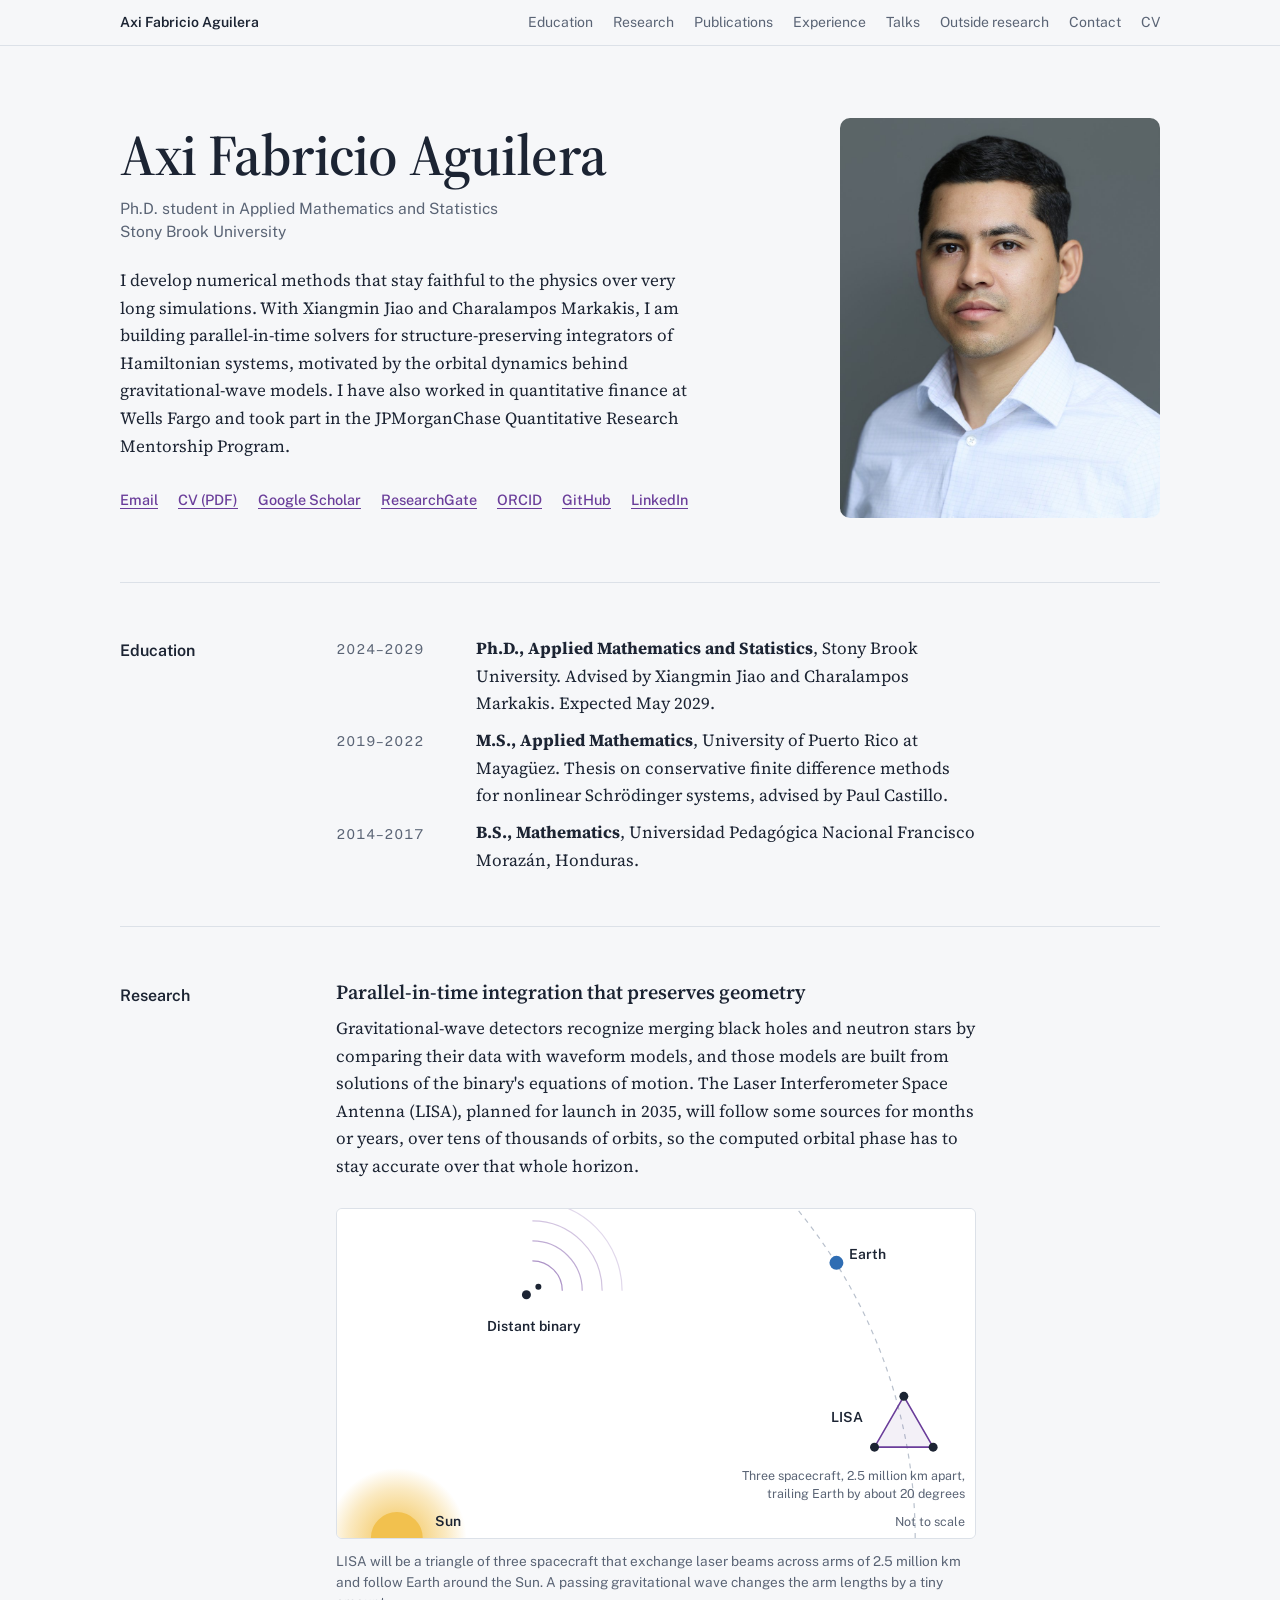
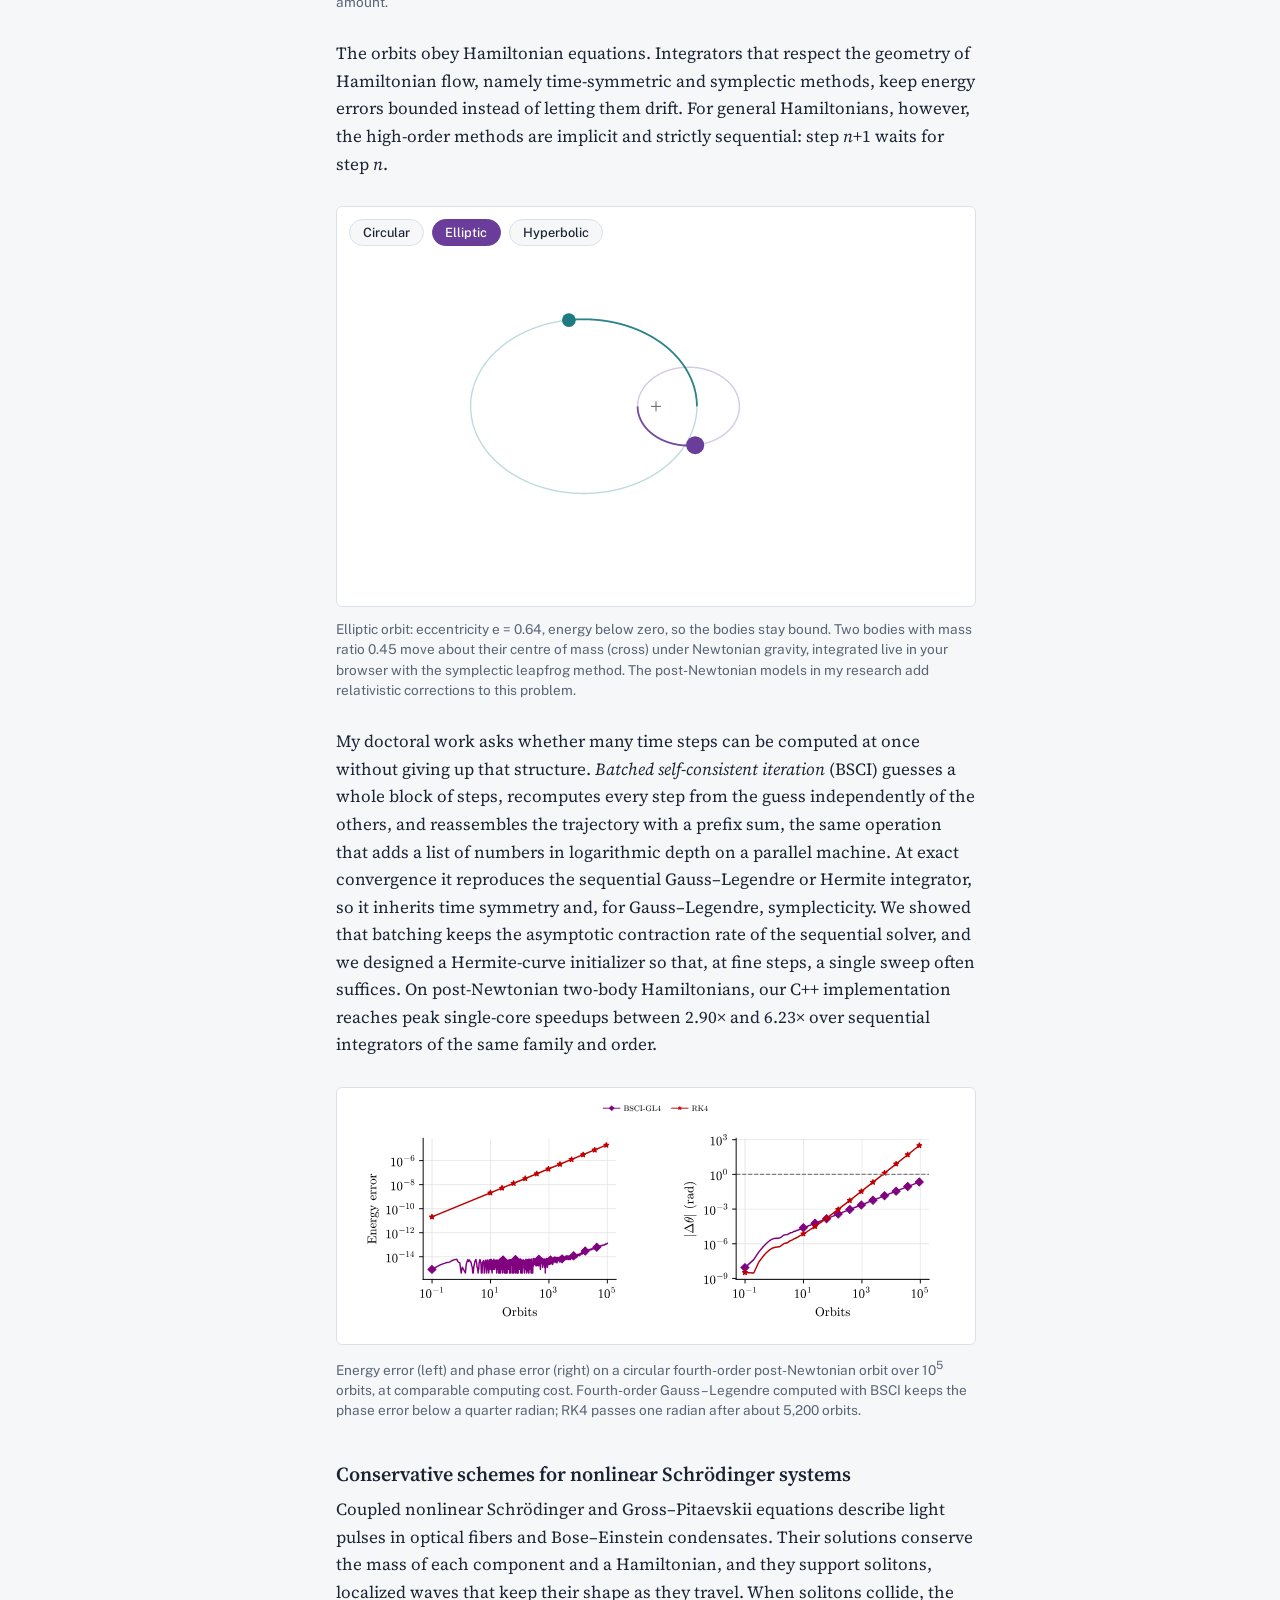
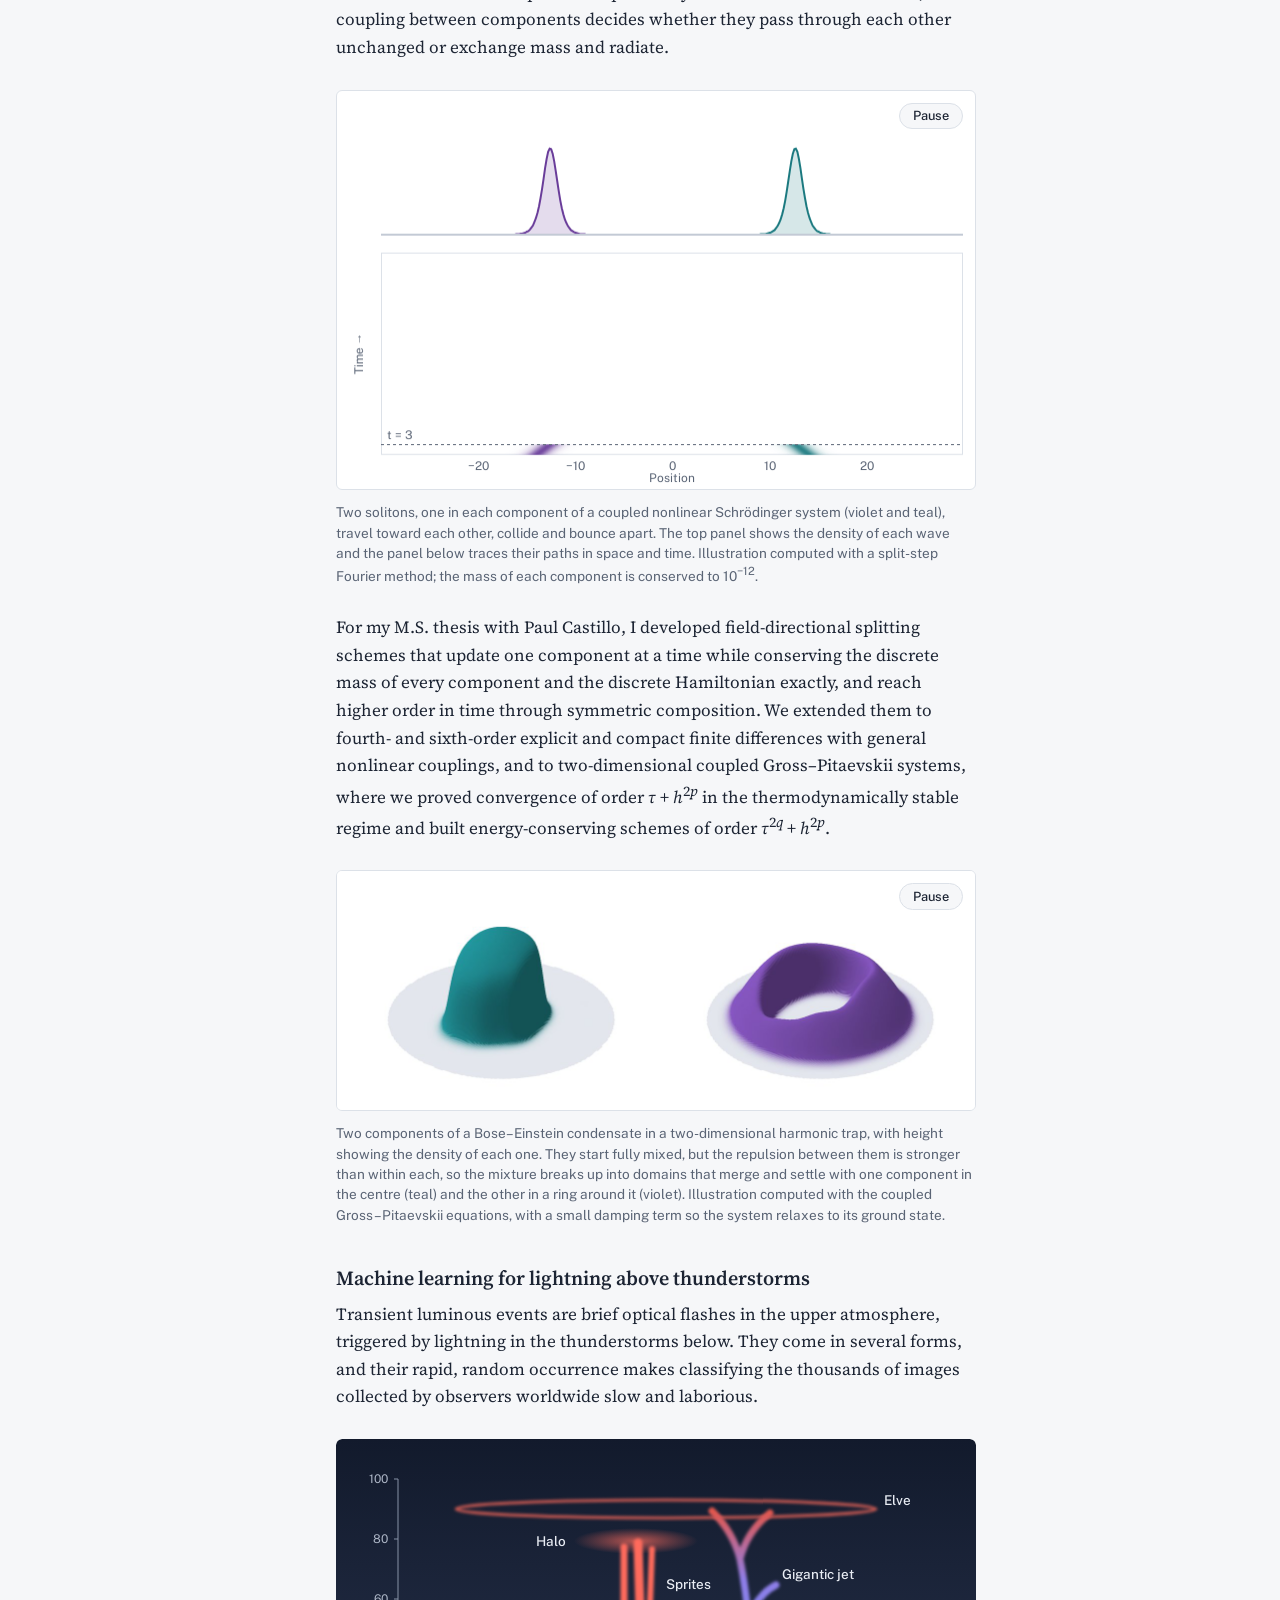
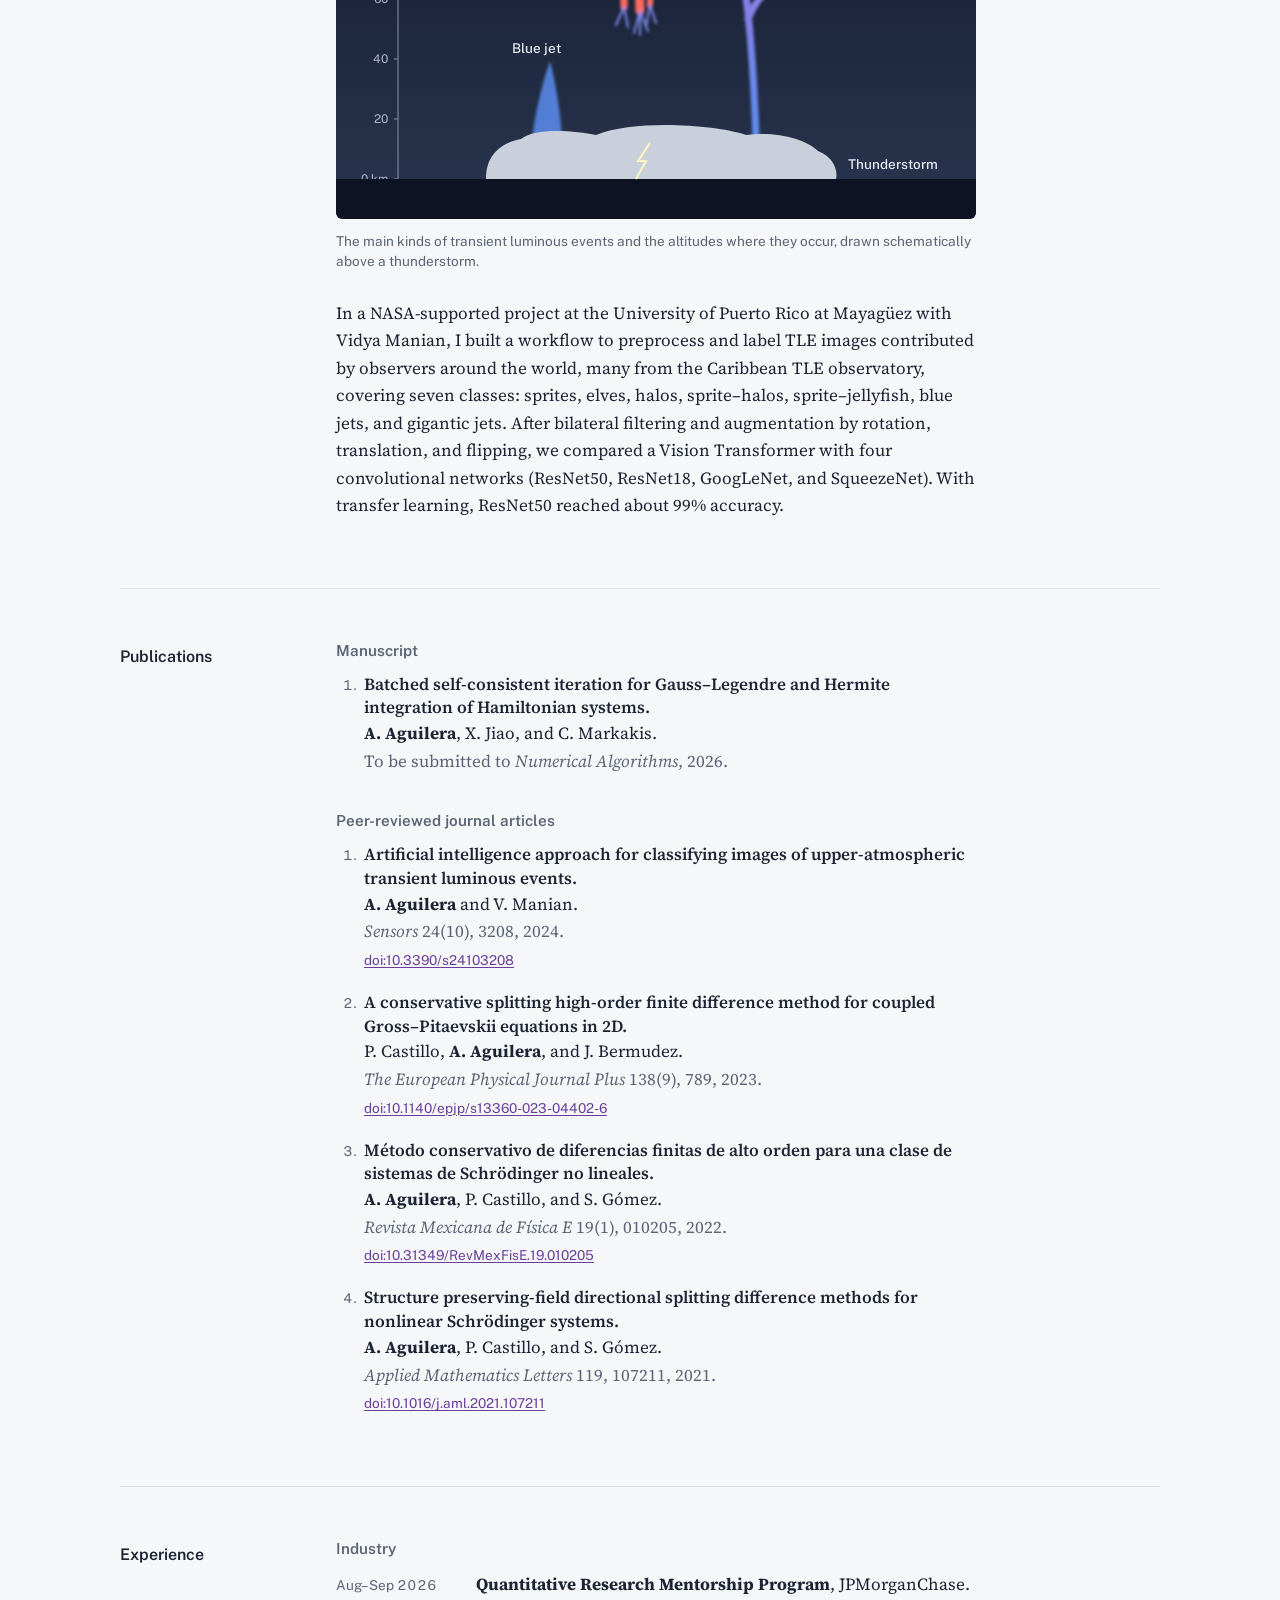
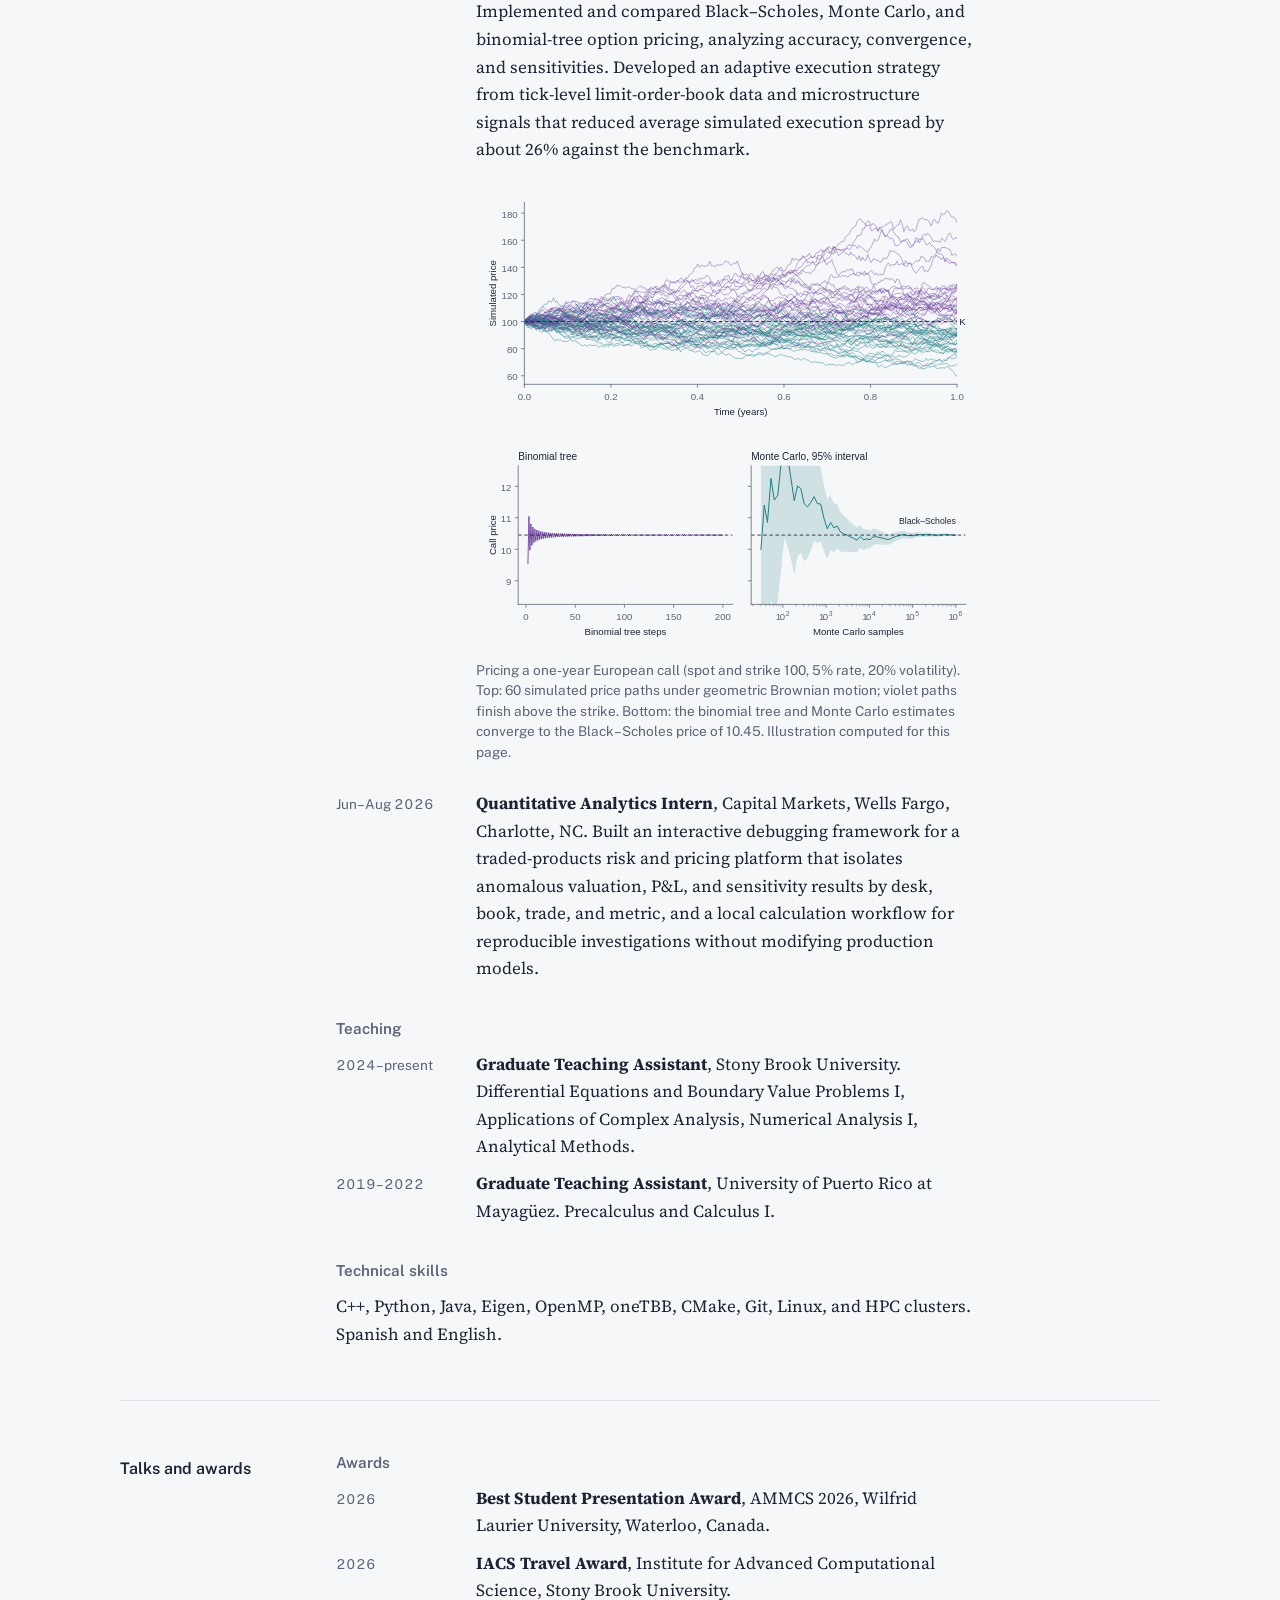
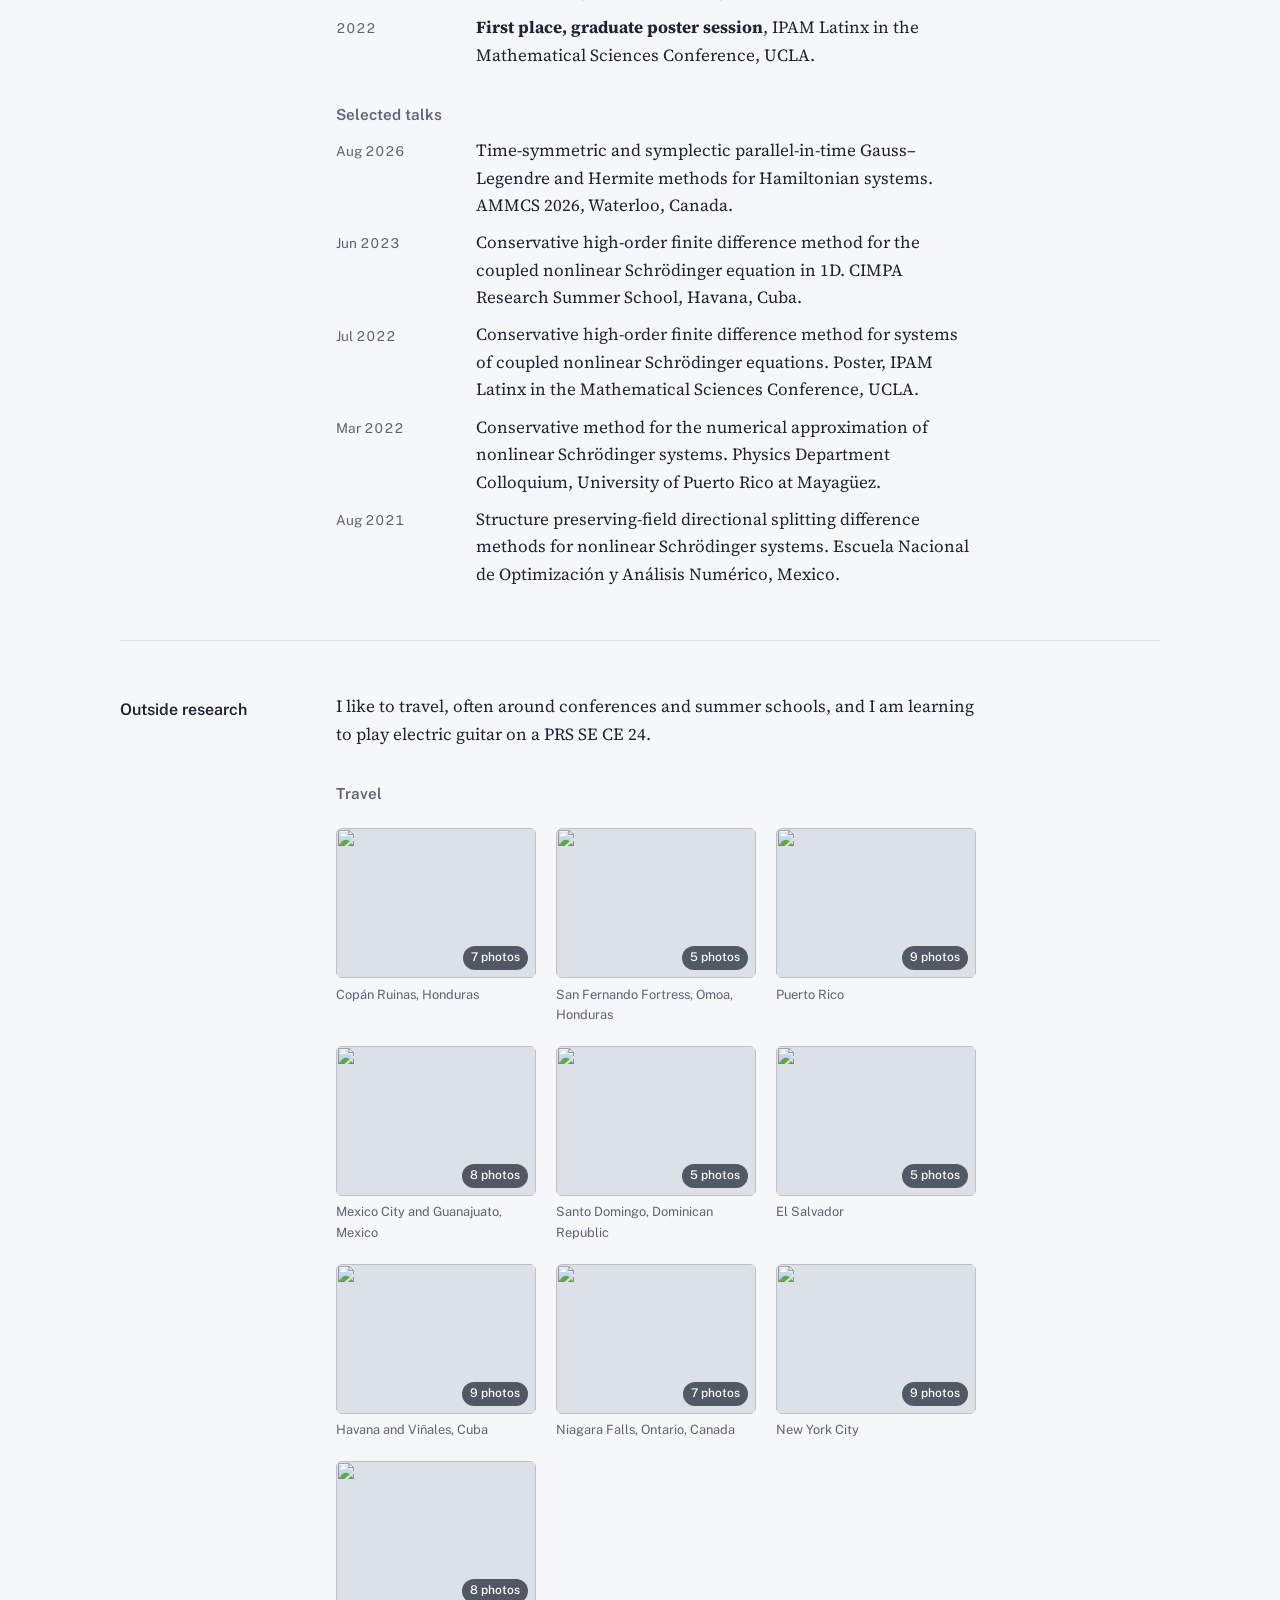
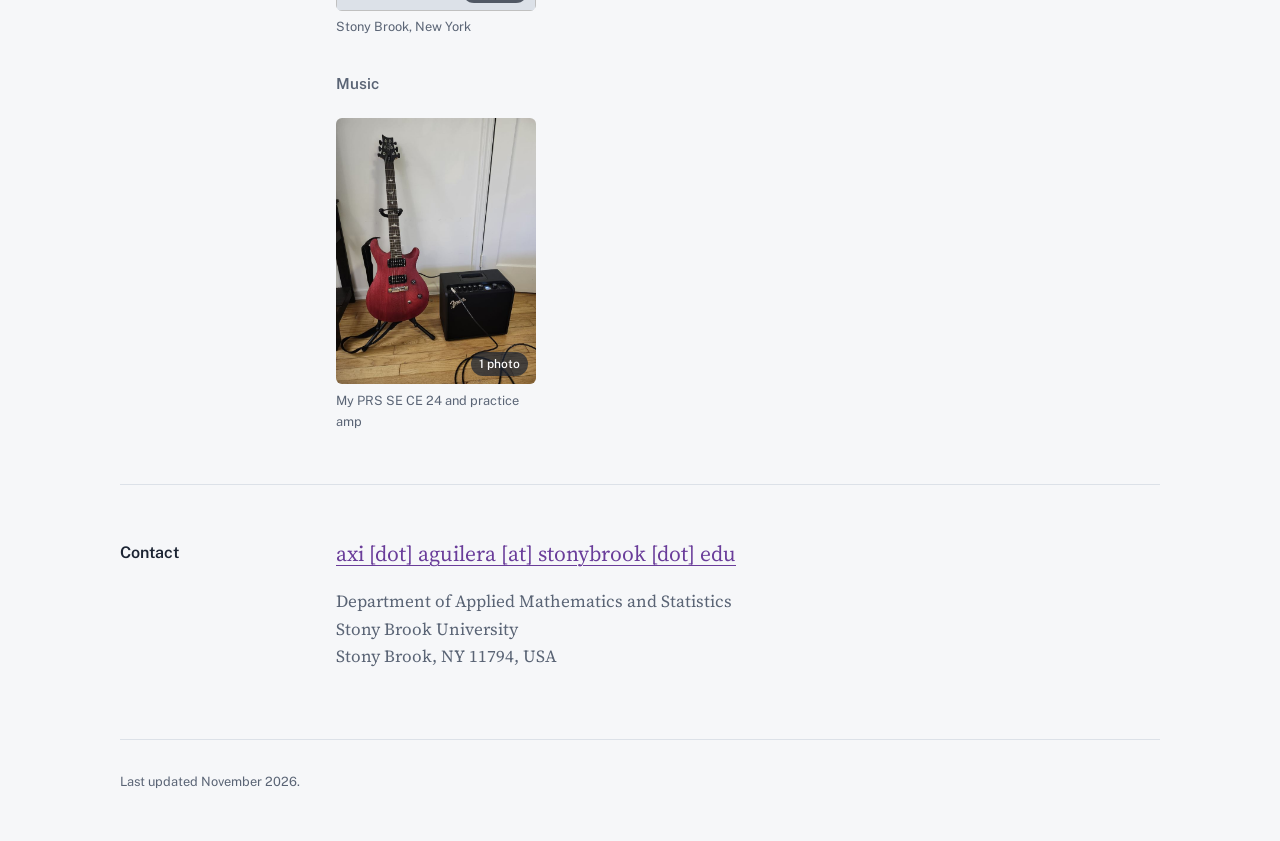
==== index.html @ ed00eac8 "Add files via upload" ====
<!DOCTYPE html>
<html lang="en">
<head>
  <meta charset="utf-8">
  <meta name="viewport" content="width=device-width, initial-scale=1">
  <title>Axi Fabricio Aguilera</title>
  <meta name="description" content="Axi Fabricio Aguilera, Ph.D. student in Applied Mathematics and Statistics at Stony Brook University. Structure-preserving and parallel-in-time numerical methods for Hamiltonian systems.">
  <meta name="author" content="Axi Fabricio Aguilera">
  <link rel="preconnect" href="https://fonts.googleapis.com">
  <link rel="preconnect" href="https://fonts.gstatic.com" crossorigin>
  <link href="https://fonts.googleapis.com/css2?family=Public+Sans:wght@400;500;600&family=Source+Serif+4:ital,opsz,wght@0,8..60,400;0,8..60,600;1,8..60,400&display=swap" rel="stylesheet">
  <link rel="stylesheet" href="assets/css/style.css">
</head>
<body>

<a class="skip" href="#main">Skip to content</a>

<header class="topbar">
  <nav class="topbar-inner" aria-label="Sections">
    <a class="topbar-name" href="#top">Axi Fabricio Aguilera</a>
    <ul>
      <li><a href="#education">Education</a></li>
      <li><a href="#research">Research</a></li>
      <li><a href="#publications">Publications</a></li>
      <li><a href="#experience">Experience</a></li>
      <li><a href="#talks">Talks</a></li>
      <li><a href="#outside">Outside research</a></li>
      <li><a href="#contact">Contact</a></li>
      <li><a href="assets/Axi_Aguilera_CV.pdf">CV</a></li>
    </ul>
  </nav>
</header>

<main id="main">

  <!-- ============================== HERO ============================== -->
  <section class="hero" id="top">
    <div class="hero-text">
      <h1>Axi Fabricio Aguilera</h1>
      <p class="role">Ph.D. student in Applied Mathematics and Statistics<br>Stony Brook University</p>

      <p class="bio">
        I develop numerical methods that stay faithful to the physics over very long simulations.
        With Xiangmin Jiao and Charalampos Markakis, I am building parallel-in-time solvers for
        structure-preserving integrators of Hamiltonian systems, motivated by the orbital dynamics
        behind gravitational-wave models. I have also worked in quantitative finance at Wells Fargo
        and took part in the JPMorganChase Quantitative Research Mentorship Program.
      </p>

      <ul class="links" aria-label="Profiles and contact">
        <li><a href="#contact" class="js-mail" data-u="axi.aguilera" data-d="stonybrook.edu">Email</a></li>
        <li><a href="assets/Axi_Aguilera_CV.pdf">CV (PDF)</a></li>
        <li><a href="https://scholar.google.com/citations?user=Sgwvb94AAAAJ">Google Scholar</a></li>
        <li><a href="https://www.researchgate.net/profile/Axi-Aguilera">ResearchGate</a></li>
        <li><a href="https://orcid.org/0000-0003-3400-4774">ORCID</a></li>
        <li><a href="https://github.com/axiaguilera">GitHub</a></li>
        <li><a href="https://www.linkedin.com/in/axiaguilera/">LinkedIn</a></li>
      </ul>
    </div>

    <img class="portrait" src="assets/img/portrait.jpg" alt="Portrait of Axi Fabricio Aguilera" width="900" height="1125">
  </section>

  <!-- ============================ EDUCATION =========================== -->
  <section class="block" id="education" aria-labelledby="edu-h">
    <h2 id="edu-h">Education</h2>
    <div class="block-body">
      <dl class="timeline">
        <dt>2024–2029</dt>
        <dd><b>Ph.D., Applied Mathematics and Statistics</b>, Stony Brook University. Advised by Xiangmin Jiao and Charalampos Markakis. Expected May 2029.</dd>
        <dt>2019–2022</dt>
        <dd><b>M.S., Applied Mathematics</b>, University of Puerto Rico at Mayagüez. Thesis on conservative finite difference methods for nonlinear Schrödinger systems, advised by Paul Castillo.</dd>
        <dt>2014–2017</dt>
        <dd><b>B.S., Mathematics</b>, Universidad Pedagógica Nacional Francisco Morazán, Honduras.</dd>
      </dl>
    </div>
  </section>

  <!-- ============================ RESEARCH ============================ -->
  <section class="block" id="research" aria-labelledby="research-h">
    <h2 id="research-h">Research</h2>
    <div class="block-body">

      <!-- ---------------- BSCI ---------------- -->
      <article class="project">
        <h3>Parallel-in-time integration that preserves geometry</h3>
        <p>
          Gravitational-wave detectors recognize merging black holes and neutron stars by comparing
          their data with waveform models, and those models are built from solutions of the binary's
          equations of motion. The Laser Interferometer Space Antenna (LISA), planned for launch in
          2035, will follow some sources for months or years, over tens of thousands of orbits, so
          the computed orbital phase has to stay accurate over that whole horizon.
        </p>

        <figure class="viz">
          <svg class="lisa" viewBox="0 0 640 330" role="img" aria-labelledby="lisa-title lisa-desc">
            <title id="lisa-title">Schematic of the LISA mission</title>
            <desc id="lisa-desc">The Sun at the lower left, Earth on its orbit, and LISA's triangle of three spacecraft trailing Earth along the same orbit, with laser links along the sides of the triangle. Gravitational waves from a distant binary arrive from the upper left.</desc>
            <defs>
              <radialGradient id="sun-glow" cx="50%" cy="50%" r="50%">
                <stop offset="0%" stop-color="#f2c14e"/>
                <stop offset="70%" stop-color="#f2c14e" stop-opacity="0.35"/>
                <stop offset="100%" stop-color="#f2c14e" stop-opacity="0"/>
              </radialGradient>
            </defs>
            <rect width="640" height="330" fill="#ffffff"/>
            <!-- gravitational waves from a distant binary -->
            <g fill="none" stroke="#6a3d9a" stroke-width="1.2">
              <path d="M 196 52 A 30 30 0 0 1 226 82" opacity="0.55"/>
              <path d="M 196 32 A 50 50 0 0 1 246 82" opacity="0.42"/>
              <path d="M 196 12 A 70 70 0 0 1 266 82" opacity="0.3"/>
              <path d="M 196 -8 A 90 90 0 0 1 286 82" opacity="0.2"/>
            </g>
            <circle cx="190" cy="86" r="4.5" fill="#1c2433"/>
            <circle cx="202" cy="78" r="3" fill="#1c2433"/>
            <text x="150" y="122" class="svg-label">Distant binary</text>
            <!-- Earth orbit, centred on the Sun -->
            <path d="M 580 330 A 520 520 0 0 0 461.5 0" fill="none" stroke="#b9c1cd" stroke-width="1.2" stroke-dasharray="5 5"/>
            <!-- Sun -->
            <circle cx="60" cy="330" r="70" fill="url(#sun-glow)"/>
            <circle cx="60" cy="330" r="26" fill="#f2c14e"/>
            <text x="98" y="318" class="svg-label">Sun</text>
            <!-- Earth -->
            <circle cx="501" cy="54" r="7" fill="#2f6db3"/>
            <text x="514" y="50" class="svg-label">Earth</text>
            <!-- LISA triangle, trailing Earth -->
            <g>
              <polygon points="568.6,187.9 539.2,238.9 598.0,238.9" fill="#6a3d9a" fill-opacity="0.08" stroke="#6a3d9a" stroke-width="1.6"/>
              <circle cx="568.6" cy="187.9" r="4.5" fill="#1c2433"/>
              <circle cx="539.2" cy="238.9" r="4.5" fill="#1c2433"/>
              <circle cx="598.0" cy="238.9" r="4.5" fill="#1c2433"/>
            </g>
            <text x="528" y="214" class="svg-label" text-anchor="end">LISA</text>
            <text x="630" y="272" class="svg-note" text-anchor="end">Three spacecraft, 2.5 million km apart,</text>
            <text x="630" y="290" class="svg-note" text-anchor="end">trailing Earth by about 20 degrees</text>
            <text x="630" y="318" class="svg-note" text-anchor="end">Not to scale</text>
          </svg>
          <figcaption>
            LISA will be a triangle of three spacecraft that exchange laser beams across arms of
            2.5 million km and follow Earth around the Sun. A passing gravitational wave changes the
            arm lengths by a tiny amount.
          </figcaption>
        </figure>

        <p>
          The orbits obey Hamiltonian equations. Integrators that respect the geometry of Hamiltonian
          flow, namely time-symmetric and symplectic methods, keep energy errors bounded instead of
          letting them drift. For general Hamiltonians, however, the high-order methods are implicit
          and strictly sequential: step <i>n</i>+1 waits for step <i>n</i>.
        </p>

        <figure class="viz">
          <div class="twobody">
            <canvas id="twobody-canvas" role="img" aria-label="Two bodies orbiting their common centre of mass."></canvas>
            <div class="twobody-controls" role="group" aria-label="Choose an orbit">
              <button type="button" data-orbit="circular" aria-pressed="false">Circular</button>
              <button type="button" data-orbit="elliptic" aria-pressed="true">Elliptic</button>
              <button type="button" data-orbit="hyperbolic" aria-pressed="false">Hyperbolic</button>
            </div>
          </div>
          <figcaption>
            <span id="twobody-readout">Elliptic orbit.</span>
            Two bodies with mass ratio 0.45 move about their centre of mass (cross) under Newtonian
            gravity, integrated live in your browser with the symplectic leapfrog method. The
            post-Newtonian models in my research add relativistic corrections to this problem.
          </figcaption>
        </figure>

        <p>
          My doctoral work asks whether many time steps can be computed at once without giving up
          that structure. <em>Batched self-consistent iteration</em> (BSCI) guesses a whole block of
          steps, recomputes every step from the guess independently of the others, and reassembles
          the trajectory with a prefix sum, the same operation that adds a list of numbers in
          logarithmic depth on a parallel machine. At exact convergence it reproduces the sequential
          Gauss–Legendre or Hermite integrator, so it inherits time symmetry and, for Gauss–Legendre,
          symplecticity. We showed that batching keeps the asymptotic contraction rate of the
          sequential solver, and we designed a Hermite-curve initializer so that, at fine steps, a
          single sweep often suffices. On post-Newtonian two-body Hamiltonians, our C++
          implementation reaches peak single-core speedups between 2.90× and 6.23× over sequential
          integrators of the same family and order.
        </p>

        <figure class="viz">
          <div class="figure-panel">
            <img class="legend" src="assets/img/research/legend.svg" alt="Legend: BSCI-GL4 in purple, RK4 in red.">
            <div class="pair">
              <img src="assets/img/research/energy-error.svg" alt="Energy error over 100,000 orbits. RK4 drifts steadily while Gauss–Legendre with BSCI stays bounded.">
              <img src="assets/img/research/phase-error.svg" alt="Phase error over 100,000 orbits. RK4 crosses one radian after about 5,200 orbits; Gauss–Legendre with BSCI ends at 0.24 radians.">
            </div>
          </div>
          <figcaption>
            Energy error (left) and phase error (right) on a circular fourth-order post-Newtonian
            orbit over 10<sup>5</sup> orbits, at comparable computing cost. Fourth-order Gauss–Legendre
            computed with BSCI keeps the phase error below a quarter radian; RK4 passes one radian
            after about 5,200 orbits.
          </figcaption>
        </figure>
      </article>

      <!-- ---------------- NLS ---------------- -->
      <article class="project">
        <h3>Conservative schemes for nonlinear Schrödinger systems</h3>
        <p>
          Coupled nonlinear Schrödinger and Gross–Pitaevskii equations describe light pulses in
          optical fibers and Bose–Einstein condensates. Their solutions conserve the mass of each
          component and a Hamiltonian, and they support solitons, localized waves that keep their
          shape as they travel. When solitons collide, the coupling between components decides
          whether they pass through each other unchanged or exchange mass and radiate.
        </p>

        <figure class="viz">
          <div class="anim">
            <canvas id="soliton-canvas" role="img" aria-label="Animation of two solitons, one violet and one teal, moving toward each other along a line. They collide in the middle, bounce off each other and travel back in opposite directions. Below, a space-time plot traces their paths as the animation runs."></canvas>
            <button type="button" class="anim-toggle" id="soliton-play">Pause</button>
          </div>
          <figcaption>
            Two solitons, one in each component of a coupled nonlinear Schrödinger system (violet and
            teal), travel toward each other, collide and bounce apart. The top panel shows the density
            of each wave and the panel below traces their paths in space and time. Illustration
            computed with a split-step Fourier method; the mass of each component is conserved to
            10<sup>−12</sup>.
          </figcaption>
        </figure>

        <p>
          For my M.S. thesis with Paul Castillo, I developed field-directional splitting schemes that
          update one component at a time while conserving the discrete mass of every component and
          the discrete Hamiltonian exactly, and reach higher order in time through symmetric
          composition. We extended them to fourth- and sixth-order explicit and compact finite
          differences with general nonlinear couplings, and to two-dimensional coupled
          Gross–Pitaevskii systems, where we proved convergence of order <i>τ</i> + <i>h</i><sup>2<i>p</i></sup>
          in the thermodynamically stable regime and built energy-conserving schemes of order
          <i>τ</i><sup>2<i>q</i></sup> + <i>h</i><sup>2<i>p</i></sup>.
        </p>

        <figure class="viz">
          <div class="anim" data-video>
            <video muted loop playsinline preload="metadata" poster="assets/img/research/bec-poster.jpg" width="1280" height="480" aria-label="Animation of two overlapping clouds, one teal and one violet, in a trap. They start mixed, break up into irregular domains, and settle with the teal cloud in the centre and the violet cloud forming a ring around it.">
              <source src="assets/img/research/bec-demixing.mp4" type="video/mp4">
            </video>
            <button type="button" class="anim-toggle">Pause</button>
          </div>
          <figcaption>
            Two components of a Bose–Einstein condensate in a two-dimensional harmonic trap, with height
            showing the density of each one. They start fully mixed, but the repulsion between them is
            stronger than within each, so the mixture breaks up into domains that merge and settle with
            one component in the centre (teal) and the other in a ring around it (violet). Illustration
            computed with the coupled Gross–Pitaevskii equations, with a small damping term so the
            system relaxes to its ground state.
          </figcaption>
        </figure>
      </article>

      <!-- ---------------- TLEs ---------------- -->
      <article class="project">
        <h3>Machine learning for lightning above thunderstorms</h3>
        <p>
          Transient luminous events are brief optical flashes in the upper atmosphere, triggered by
          lightning in the thunderstorms below. They come in several forms, and their rapid, random
          occurrence makes classifying the thousands of images collected by observers worldwide slow
          and laborious.
        </p>

        <figure class="viz">
          <svg class="tle" viewBox="0 0 640 380" role="img" aria-labelledby="tle-title tle-desc">
            <title id="tle-title">Types of transient luminous events by altitude</title>
            <desc id="tle-desc">A thunderstorm cloud up to about 15 km. A blue jet rises from the cloud top to about 40 km, a gigantic jet reaches about 90 km, red sprites appear between about 50 and 90 km, a halo glows near 80 km, and an elve forms a wide ring near 90 km.</desc>
            <defs>
              <linearGradient id="night" x1="0" y1="0" x2="0" y2="1">
                <stop offset="0%" stop-color="#121a2c"/>
                <stop offset="100%" stop-color="#2a3550"/>
              </linearGradient>
              <linearGradient id="gj" x1="0" y1="1" x2="0" y2="0">
                <stop offset="0%" stop-color="#5b8def"/>
                <stop offset="70%" stop-color="#8f7ee8"/>
                <stop offset="100%" stop-color="#e2574c"/>
              </linearGradient>
              <radialGradient id="halo-g" cx="50%" cy="50%" r="50%">
                <stop offset="0%" stop-color="#ff6b5c" stop-opacity="0.7"/>
                <stop offset="100%" stop-color="#ff6b5c" stop-opacity="0"/>
              </radialGradient>
              <filter id="soft" x="-20%" y="-20%" width="140%" height="140%"><feGaussianBlur stdDeviation="1.6"/></filter>
            </defs>
            <rect width="640" height="380" fill="url(#night)" rx="6"/>
            <!-- altitude axis: y = 340 - 3 * km -->
            <g class="tle-axis">
              <line x1="62" y1="40" x2="62" y2="340"/>
              <g><line x1="58" y1="340" x2="62" y2="340"/><text x="52" y="344">0 km</text></g>
              <g><line x1="58" y1="280" x2="62" y2="280"/><text x="52" y="284">20</text></g>
              <g><line x1="58" y1="220" x2="62" y2="220"/><text x="52" y="224">40</text></g>
              <g><line x1="58" y1="160" x2="62" y2="160"/><text x="52" y="164">60</text></g>
              <g><line x1="58" y1="100" x2="62" y2="100"/><text x="52" y="104">80</text></g>
              <g><line x1="58" y1="40" x2="62" y2="40"/><text x="52" y="44">100</text></g>
            </g>
            <!-- ground -->
            <path d="M 0 340 H 640 V 374 a 6 6 0 0 1 -6 6 H 6 a 6 6 0 0 1 -6 -6 Z" fill="#0d1322"/>
            <!-- elve: wide ring near 90 km -->
            <ellipse cx="330" cy="70" rx="210" ry="9" fill="none" stroke="#ff6b5c" stroke-width="3" opacity="0.75" filter="url(#soft)"/>
            <!-- halo near 80 km -->
            <ellipse cx="300" cy="102" rx="62" ry="13" fill="url(#halo-g)"/>
            <!-- sprites 50-90 km -->
            <g filter="url(#soft)" stroke-linecap="round">
              <path d="M 288 108 L 288 168" stroke="#ff6b5c" stroke-width="7"/>
              <path d="M 302 104 L 304 172" stroke="#ff6b5c" stroke-width="9"/>
              <path d="M 316 110 L 314 166" stroke="#ff6b5c" stroke-width="6"/>
              <g stroke="#7d8cf0" stroke-width="2" fill="none">
                <path d="M 288 168 l -8 18 m 8 -18 l 4 20"/>
                <path d="M 304 172 l -6 22 m 6 -22 l 8 20 m -8 -20 l 0 24"/>
                <path d="M 314 166 l 6 18 m -6 -18 l -4 22"/>
              </g>
            </g>
            <!-- blue jet up to about 40 km -->
            <path d="M 196 300 C 200 270 206 245 214 222 C 220 245 224 270 226 300 Z" fill="#5b8def" opacity="0.85" filter="url(#soft)"/>
            <!-- gigantic jet up to about 90 km -->
            <path d="M 420 300 C 418 240 414 170 404 120 C 398 96 384 80 376 72 M 404 120 C 410 96 424 82 434 74 M 412 180 C 420 160 432 150 440 146" fill="none" stroke="url(#gj)" stroke-width="7" stroke-linecap="round" filter="url(#soft)"/>
            <!-- thunderstorm, top near 15 km -->
            <path d="M 150 340 C 150 320 160 305 185 300 C 200 288 240 292 260 296 C 300 280 380 286 410 296 C 440 292 470 300 482 312 C 498 318 502 332 500 340 Z" fill="#c9d0db"/>
            <path d="M 300 340 l 10 -18 l -8 0 l 12 -18" fill="none" stroke="#fff4c2" stroke-width="2"/>
            <!-- labels -->
            <g class="tle-label">
              <text x="548" y="66">Elve</text>
              <text x="230" y="107" text-anchor="end">Halo</text>
              <text x="330" y="150">Sprites</text>
              <text x="176" y="214">Blue jet</text>
              <text x="446" y="140">Gigantic jet</text>
              <text x="512" y="330">Thunderstorm</text>
            </g>
          </svg>
          <figcaption>
            The main kinds of transient luminous events and the altitudes where they occur, drawn
            schematically above a thunderstorm.
          </figcaption>
        </figure>

        <p>
          In a NASA-supported project at the University of Puerto Rico at Mayagüez with Vidya Manian,
          I built a workflow to preprocess and label TLE images contributed by observers around the
          world, many from the Caribbean TLE observatory, covering seven classes: sprites, elves,
          halos, sprite–halos, sprite–jellyfish, blue jets, and gigantic jets. After bilateral
          filtering and augmentation by rotation, translation, and flipping, we compared a Vision
          Transformer with four convolutional networks (ResNet50, ResNet18, GoogLeNet, and
          SqueezeNet). With transfer learning, ResNet50 reached about 99% accuracy.
        </p>
        <!-- To show real TLE images, add your own figures from the Sensors article here, e.g.
        <figure class="viz"><img src="assets/img/research/tle-examples.jpg" alt="..."><figcaption>...</figcaption></figure> -->
      </article>

    </div>
  </section>

  <!-- ========================== PUBLICATIONS ========================== -->
  <section class="block" id="publications" aria-labelledby="pubs-h">
    <h2 id="pubs-h">Publications</h2>
    <div class="block-body">

      <h3 class="list-title">Manuscript</h3>
      <ol class="pubs">
        <li>
          <span class="pub-title">Batched self-consistent iteration for Gauss–Legendre and Hermite integration of Hamiltonian systems.</span>
          <span class="pub-authors"><b>A. Aguilera</b>, X. Jiao, and C. Markakis.</span>
          <span class="pub-venue">To be submitted to <i>Numerical Algorithms</i>, 2026.</span>
        </li>
      </ol>

      <h3 class="list-title">Peer-reviewed journal articles</h3>
      <ol class="pubs">
        <li>
          <span class="pub-title">Artificial intelligence approach for classifying images of upper-atmospheric transient luminous events.</span>
          <span class="pub-authors"><b>A. Aguilera</b> and V. Manian.</span>
          <span class="pub-venue"><i>Sensors</i> 24(10), 3208, 2024.</span>
          <a class="doi" href="https://doi.org/10.3390/s24103208">doi:10.3390/s24103208</a>
        </li>
        <li>
          <span class="pub-title">A conservative splitting high-order finite difference method for coupled Gross–Pitaevskii equations in 2D.</span>
          <span class="pub-authors">P. Castillo, <b>A. Aguilera</b>, and J. Bermudez.</span>
          <span class="pub-venue"><i>The European Physical Journal Plus</i> 138(9), 789, 2023.</span>
          <a class="doi" href="https://doi.org/10.1140/epjp/s13360-023-04402-6">doi:10.1140/epjp/s13360-023-04402-6</a>
        </li>
        <li>
          <span class="pub-title">Método conservativo de diferencias finitas de alto orden para una clase de sistemas de Schrödinger no lineales.</span>
          <span class="pub-authors"><b>A. Aguilera</b>, P. Castillo, and S. Gómez.</span>
          <span class="pub-venue"><i>Revista Mexicana de Física E</i> 19(1), 010205, 2022.</span>
          <a class="doi" href="https://doi.org/10.31349/RevMexFisE.19.010205">doi:10.31349/RevMexFisE.19.010205</a>
        </li>
        <li>
          <span class="pub-title">Structure preserving-field directional splitting difference methods for nonlinear Schrödinger systems.</span>
          <span class="pub-authors"><b>A. Aguilera</b>, P. Castillo, and S. Gómez.</span>
          <span class="pub-venue"><i>Applied Mathematics Letters</i> 119, 107211, 2021.</span>
          <a class="doi" href="https://doi.org/10.1016/j.aml.2021.107211">doi:10.1016/j.aml.2021.107211</a>
        </li>
      </ol>
    </div>
  </section>

  <!-- =========================== EXPERIENCE =========================== -->
  <section class="block" id="experience" aria-labelledby="exp-h">
    <h2 id="exp-h">Experience</h2>
    <div class="block-body">

      <h3 class="list-title">Industry</h3>
      <dl class="timeline">
        <dt>Aug–Sep 2026</dt>
        <dd><b>Quantitative Research Mentorship Program</b>, JPMorganChase. Implemented and compared Black–Scholes, Monte Carlo, and binomial-tree option pricing, analyzing accuracy, convergence, and sensitivities. Developed an adaptive execution strategy from tick-level limit-order-book data and microstructure signals that reduced average simulated execution spread by about 26% against the benchmark.</dd>
      </dl>

      <figure class="viz viz-indent">
        <img src="assets/img/industry/mc-paths.svg" alt="Sixty simulated stock price paths over one year, starting at 100. Paths that end above the strike price of 100 are violet; paths that end below it are teal." loading="lazy">
        <img class="viz-second" src="assets/img/industry/pricing-convergence.svg" alt="Left: the binomial-tree price of a European call oscillates and converges to the Black–Scholes price as the number of steps grows. Right: the Monte Carlo estimate converges to the same price, with a 95% confidence band that narrows as the number of samples grows." loading="lazy">
        <figcaption>
          Pricing a one-year European call (spot and strike 100, 5% rate, 20% volatility). Top:
          60 simulated price paths under geometric Brownian motion; violet paths finish above the
          strike. Bottom: the binomial tree and Monte Carlo estimates converge to the Black–Scholes
          price of 10.45. Illustration computed for this page.
        </figcaption>
      </figure>

      <dl class="timeline">
        <dt>Jun–Aug 2026</dt>
        <dd><b>Quantitative Analytics Intern</b>, Capital Markets, Wells Fargo, Charlotte, NC. Built an interactive debugging framework for a traded-products risk and pricing platform that isolates anomalous valuation, P&amp;L, and sensitivity results by desk, book, trade, and metric, and a local calculation workflow for reproducible investigations without modifying production models.</dd>
      </dl>

      <h3 class="list-title">Teaching</h3>
      <dl class="timeline">
        <dt>2024–present</dt>
        <dd><b>Graduate Teaching Assistant</b>, Stony Brook University. Differential Equations and Boundary Value Problems I, Applications of Complex Analysis, Numerical Analysis I, Analytical Methods.</dd>
        <dt>2019–2022</dt>
        <dd><b>Graduate Teaching Assistant</b>, University of Puerto Rico at Mayagüez. Precalculus and Calculus I.</dd>
      </dl>

      <h3 class="list-title">Technical skills</h3>
      <p class="tools">C++, Python, Java, Eigen, OpenMP, oneTBB, CMake, Git, Linux, and HPC clusters. Spanish and English.</p>
    </div>
  </section>

  <!-- ======================== TALKS AND AWARDS ======================== -->
  <section class="block" id="talks" aria-labelledby="talks-h">
    <h2 id="talks-h">Talks and awards</h2>
    <div class="block-body">

      <h3 class="list-title">Awards</h3>
      <dl class="timeline">
        <dt>2026</dt>
        <dd><b>Best Student Presentation Award</b>, AMMCS 2026, Wilfrid Laurier University, Waterloo, Canada.</dd>
        <dt>2026</dt>
        <dd><b>IACS Travel Award</b>, Institute for Advanced Computational Science, Stony Brook University.</dd>
        <dt>2022</dt>
        <dd><b>First place, graduate poster session</b>, IPAM Latinx in the Mathematical Sciences Conference, UCLA.</dd>
      </dl>

      <h3 class="list-title">Selected talks</h3>
      <dl class="timeline">
        <dt>Aug 2026</dt>
        <dd>Time-symmetric and symplectic parallel-in-time Gauss–Legendre and Hermite methods for Hamiltonian systems. AMMCS 2026, Waterloo, Canada.</dd>
        <dt>Jun 2023</dt>
        <dd>Conservative high-order finite difference method for the coupled nonlinear Schrödinger equation in 1D. CIMPA Research Summer School, Havana, Cuba.</dd>
        <dt>Jul 2022</dt>
        <dd>Conservative high-order finite difference method for systems of coupled nonlinear Schrödinger equations. Poster, IPAM Latinx in the Mathematical Sciences Conference, UCLA.</dd>
        <dt>Mar 2022</dt>
        <dd>Conservative method for the numerical approximation of nonlinear Schrödinger systems. Physics Department Colloquium, University of Puerto Rico at Mayagüez.</dd>
        <dt>Aug 2021</dt>
        <dd>Structure preserving-field directional splitting difference methods for nonlinear Schrödinger systems. Escuela Nacional de Optimización y Análisis Numérico, Mexico.</dd>
      </dl>
    </div>
  </section>

  <!-- ======================== OUTSIDE RESEARCH ======================== -->
  <section class="block" id="outside" aria-labelledby="outside-h">
    <h2 id="outside-h">Outside research</h2>
    <div class="block-body">
      <p>
        I like to travel, often around conferences and summer schools, and I am learning to play
        electric guitar on a PRS SE CE 24.
      </p>

      <!-- ALBUMS. One <figure class="album"> per place. To add one:
           1. Make a folder, e.g. assets/img/travel/my-trip/, with photos 01.jpg, 02.jpg, ...
              (JPG, about 1600 px on the long side, under 500 KB each) and a cover.jpg (4:3, about 900 px wide).
           2. Copy any album block below, change the folder, the caption (place, year), and the <li> lines.
              The text inside <a> describes the photo for screen readers; data-caption is optional and is
              shown under the photo in the viewer. The photo count is computed automatically. -->
      <h3 class="list-title">Travel</h3>
      <div class="gallery">
        <figure class="photo album">
          <button type="button" class="photo-frame album-cover">
            <img src="assets/img/travel/copan/cover.jpg" alt="" loading="lazy">
            <span class="album-count"></span>
          </button>
          <figcaption>Copán Ruinas, Honduras</figcaption>
          <ul class="album-items">
            <li><a href="assets/img/travel/copan/01.jpg" data-caption="The Great Plaza">Grass plaza in front of a stepped Maya temple at Copán</a></li>
            <li><a href="assets/img/travel/copan/02.jpg" data-caption="Replica of the Rosalila temple">Full-size red replica of a Maya temple decorated with masks, inside a museum</a></li>
            <li><a href="assets/img/travel/copan/03.jpg" data-caption="Scarlet macaws, the national bird of Honduras">Two scarlet macaws and a green macaw perched on branches</a></li>
            <li><a href="assets/img/travel/copan/04.jpg" data-caption="The Hieroglyphic Stairway">Carved stone stairway under a protective canopy, with a stela in front</a></li>
            <li><a href="assets/img/travel/copan/05.jpg">Stone temple platform at the edge of a lawn, surrounded by tall trees</a></li>
            <li><a href="assets/img/travel/copan/06.jpg">Round stone altar carved with Maya glyphs</a></li>
            <li><a href="assets/img/travel/copan/07.jpg">Ruined stone structures and trees on a grassy slope</a></li>
          </ul>
        </figure>
        <figure class="photo album">
          <button type="button" class="photo-frame album-cover">
            <img src="assets/img/travel/omoa/cover.jpg" alt="" loading="lazy">
            <span class="album-count"></span>
          </button>
          <figcaption>San Fernando Fortress, Omoa, Honduras</figcaption>
          <ul class="album-items">
            <li><a href="assets/img/travel/omoa/01.jpg">Stone walls and a corner watchtower of a colonial fortress under a blue sky</a></li>
            <li><a href="assets/img/travel/omoa/02.jpg">Inner courtyard of the fortress with a row of old cannons on the grass</a></li>
            <li><a href="assets/img/travel/omoa/03.jpg">Top of the fortress wall with a sentry box overlooking green lawns</a></li>
            <li><a href="assets/img/travel/omoa/04.jpg">Stone path through an arched gate in the fortress walls</a></li>
            <li><a href="assets/img/travel/omoa/05.jpg" data-caption="The Caribbean coast at Omoa">Caribbean coast with palm trees seen from a wooden veranda</a></li>
          </ul>
        </figure>
        <figure class="photo album">
          <button type="button" class="photo-frame album-cover">
            <img src="assets/img/travel/puerto-rico/cover.jpg" alt="" loading="lazy">
            <span class="album-count"></span>
          </button>
          <figcaption>Puerto Rico</figcaption>
          <ul class="album-items">
            <li><a href="assets/img/travel/puerto-rico/01.jpg">Sun setting over the ocean behind rocks and shrubs</a></li>
            <li><a href="assets/img/travel/puerto-rico/02.jpg" data-caption="El Morro, Old San Juan">Grassy esplanade leading to a stone fort by the sea at sunset</a></li>
            <li><a href="assets/img/travel/puerto-rico/03.jpg">Narrow waterfall falling into a pool between rocky, forested walls</a></li>
            <li><a href="assets/img/travel/puerto-rico/04.jpg">Turquoise water between limestone cliffs on a sunny day</a></li>
            <li><a href="assets/img/travel/puerto-rico/05.jpg" data-caption="Salt flats in Cabo Rojo">Pink salt flats under a deep blue sky</a></li>
            <li><a href="assets/img/travel/puerto-rico/06.jpg">Calm lake with green hills and a tree in the foreground</a></li>
            <li><a href="assets/img/travel/puerto-rico/07.jpg" data-caption="Tótem Telúrico, Old San Juan">Tall carved totem sculpture on a plaza against the sky</a></li>
            <li><a href="assets/img/travel/puerto-rico/08.jpg">Golden sunset over a calm sea</a></li>
            <li><a href="assets/img/travel/puerto-rico/09.jpg">Illuminated plaza with a fountain and a church at night</a></li>
          </ul>
        </figure>
        <figure class="photo album">
          <button type="button" class="photo-frame album-cover">
            <img src="assets/img/travel/mexico/cover.jpg" alt="" loading="lazy">
            <span class="album-count"></span>
          </button>
          <figcaption>Mexico City and Guanajuato, Mexico</figcaption>
          <ul class="album-items">
            <li><a href="assets/img/travel/mexico/01.jpg" data-caption="Trajineras in Xochimilco">Brightly painted wooden boats lined up along a canal</a></li>
            <li><a href="assets/img/travel/mexico/02.jpg" data-caption="Pyramid of the Sun, Teotihuacan">Large stepped pyramid with visitors in front</a></li>
            <li><a href="assets/img/travel/mexico/03.jpg" data-caption="Guanajuato">Colonial city with a pink stone church among green hills</a></li>
            <li><a href="assets/img/travel/mexico/04.jpg" data-caption="Templo de La Valenciana">Baroque pink stone church with a bell tower under a blue sky</a></li>
            <li><a href="assets/img/travel/mexico/05.jpg">Interior of a baroque church with a gilded altarpiece</a></li>
            <li><a href="assets/img/travel/mexico/06.jpg">Street view of a hillside town from a rooftop</a></li>
            <li><a href="assets/img/travel/mexico/07.jpg" data-caption="CIMAT, where I attended EMALCA">Sign of the Centro de Investigación en Matemáticas</a></li>
            <li><a href="assets/img/travel/mexico/08.jpg">Table of cacao beans and clay bowls at a market</a></li>
          </ul>
        </figure>
        <figure class="photo album">
          <button type="button" class="photo-frame album-cover">
            <img src="assets/img/travel/dominican-republic/cover.jpg" alt="" loading="lazy">
            <span class="album-count"></span>
          </button>
          <figcaption>Santo Domingo, Dominican Republic</figcaption>
          <ul class="album-items">
            <li><a href="assets/img/travel/dominican-republic/01.jpg" data-caption="Los Tres Ojos">Green lagoon at the bottom of a forested sinkhole</a></li>
            <li><a href="assets/img/travel/dominican-republic/02.jpg" data-caption="Los Tres Ojos">Cave opening with hanging roots framing a green lagoon</a></li>
            <li><a href="assets/img/travel/dominican-republic/03.jpg">Plaza with a statue and colonial buildings at night</a></li>
            <li><a href="assets/img/travel/dominican-republic/04.jpg">Street lined with colorful paintings for sale</a></li>
            <li><a href="assets/img/travel/dominican-republic/05.jpg">Paintings of a dog in sunglasses and a woman in a headscarf</a></li>
          </ul>
        </figure>
        <figure class="photo album">
          <button type="button" class="photo-frame album-cover">
            <img src="assets/img/travel/el-salvador/cover.jpg" alt="" loading="lazy">
            <span class="album-count"></span>
          </button>
          <figcaption>El Salvador</figcaption>
          <ul class="album-items">
            <li><a href="assets/img/travel/el-salvador/01.jpg" data-caption="Lake Coatepeque">Crater lake surrounded by green hills under clouds</a></li>
            <li><a href="assets/img/travel/el-salvador/02.jpg">Jet ski crossing a wide lake below cloudy mountains</a></li>
            <li><a href="assets/img/travel/el-salvador/03.jpg" data-caption="Izalco volcano">Cone-shaped volcano rising above green fields</a></li>
            <li><a href="assets/img/travel/el-salvador/04.jpg">Sea of clouds over a valley, framed by pine trees</a></li>
            <li><a href="assets/img/travel/el-salvador/05.jpg">Tree trunk painted with colorful patterns</a></li>
          </ul>
        </figure>
        <figure class="photo album">
          <button type="button" class="photo-frame album-cover">
            <img src="assets/img/travel/cuba/cover.jpg" alt="" loading="lazy">
            <span class="album-count"></span>
          </button>
          <figcaption>Havana and Viñales, Cuba</figcaption>
          <ul class="album-items">
            <li><a href="assets/img/travel/cuba/01.jpg" data-caption="Havana from across the bay">Havana skyline across the bay at sunset, seen from the fortress</a></li>
            <li><a href="assets/img/travel/cuba/02.jpg">Pink classic convertible parked by the road near the sea</a></li>
            <li><a href="assets/img/travel/cuba/03.jpg" data-caption="Viñales Valley">Green valley with limestone hills and palm trees</a></li>
            <li><a href="assets/img/travel/cuba/04.jpg">Sun setting over the sea behind dark rocks</a></li>
            <li><a href="assets/img/travel/cuba/05.jpg" data-caption="University of Havana">Neoclassical university buildings around a staircase and a statue</a></li>
            <li><a href="assets/img/travel/cuba/06.jpg" data-caption="Plaza de San Francisco de Asís">Cobblestone square with a church tower and colonial buildings</a></li>
            <li><a href="assets/img/travel/cuba/07.jpg" data-caption="El Capitolio">Domed neoclassical capitol building</a></li>
            <li><a href="assets/img/travel/cuba/08.jpg">Stone fortress walls along the coast under a blue sky</a></li>
            <li><a href="assets/img/travel/cuba/09.jpg" data-caption="Gran Teatro de La Habana">Ornate theater building illuminated at night</a></li>
          </ul>
        </figure>
        <figure class="photo album">
          <button type="button" class="photo-frame album-cover">
            <img src="assets/img/travel/niagara/cover.jpg" alt="" loading="lazy">
            <span class="album-count"></span>
          </button>
          <figcaption>Niagara Falls, Ontario, Canada</figcaption>
          <ul class="album-items">
            <li><a href="assets/img/travel/niagara/01.jpg" data-caption="Horseshoe Falls">Horseshoe-shaped waterfall with mist and a red tour boat</a></li>
            <li><a href="assets/img/travel/niagara/02.jpg">Waterfall and river seen through green trees on a sunny day</a></li>
            <li><a href="assets/img/travel/niagara/03.jpg">Wide waterfall beside a lawn, with a bridge in the distance</a></li>
            <li><a href="assets/img/travel/niagara/04.jpg">Close view of falling water from the edge of the falls</a></li>
            <li><a href="assets/img/travel/niagara/05.jpg">Curving waterfall with spray under dramatic clouds</a></li>
            <li><a href="assets/img/travel/niagara/06.jpg">Churning water below the falls seen from a boat</a></li>
            <li><a href="assets/img/travel/niagara/07.jpg">Gorge with waterfalls and green banks</a></li>
          </ul>
        </figure>
        <figure class="photo album">
          <button type="button" class="photo-frame album-cover">
            <img src="assets/img/travel/new-york/cover.jpg" alt="" loading="lazy">
            <span class="album-count"></span>
          </button>
          <figcaption>New York City</figcaption>
          <ul class="album-items">
            <li><a href="assets/img/travel/new-york/01.jpg">Ferry crossing the harbor in front of the Manhattan skyline</a></li>
            <li><a href="assets/img/travel/new-york/02.jpg" data-caption="Statue of Liberty">Statue of Liberty on its island seen from the water</a></li>
            <li><a href="assets/img/travel/new-york/03.jpg" data-caption="Central Park">Twin-towered building reflected in a lake in Central Park</a></li>
            <li><a href="assets/img/travel/new-york/04.jpg">Skyscrapers seen across a lake through trees</a></li>
            <li><a href="assets/img/travel/new-york/05.jpg">Avenue leading to the Empire State Building</a></li>
            <li><a href="assets/img/travel/new-york/06.jpg">Sun setting at the end of a city street between tall buildings</a></li>
            <li><a href="assets/img/travel/new-york/07.jpg" data-caption="Times Square">Crowds under the bright screens of Times Square</a></li>
            <li><a href="assets/img/travel/new-york/08.jpg" data-caption="Charging Bull">Bronze bull statue surrounded by visitors</a></li>
            <li><a href="assets/img/travel/new-york/09.jpg" data-caption="American Museum of Natural History">Tyrannosaurus skeleton in a museum hall</a></li>
          </ul>
        </figure>
        <figure class="photo album">
          <button type="button" class="photo-frame album-cover">
            <img src="assets/img/travel/stony-brook/cover.jpg" alt="" loading="lazy">
            <span class="album-count"></span>
          </button>
          <figcaption>Stony Brook, New York</figcaption>
          <ul class="album-items">
            <li><a href="assets/img/travel/stony-brook/01.jpg" data-caption="Stony Brook University in spring">Campus walkway with cherry blossoms and a fountain</a></li>
            <li><a href="assets/img/travel/stony-brook/02.jpg">Pink cherry trees in bloom over a green lawn</a></li>
            <li><a href="assets/img/travel/stony-brook/03.jpg">Calm harbor reflecting the sky and trees</a></li>
            <li><a href="assets/img/travel/stony-brook/04.jpg">Lavender garden in front of university buildings</a></li>
            <li><a href="assets/img/travel/stony-brook/05.jpg">Red autumn tree beside a campus path</a></li>
            <li><a href="assets/img/travel/stony-brook/06.jpg">Large ring-shaped bronze sculpture on a plaza</a></li>
            <li><a href="assets/img/travel/stony-brook/07.jpg">Campus plaza with a ring sculpture after snow</a></li>
            <li><a href="assets/img/travel/stony-brook/08.jpg">Railway platform and tracks curving through trees</a></li>
          </ul>
        </figure>
      </div>

      <h3 class="list-title">Music</h3>
      <div class="gallery">
        <figure class="photo album photo-tall">
          <button type="button" class="photo-frame album-cover">
            <img src="assets/img/music/cover.jpg" alt="" loading="lazy">
            <span class="album-count"></span>
          </button>
          <figcaption>My PRS SE CE 24 and practice amp</figcaption>
          <ul class="album-items">
            <li><a href="assets/img/music/01.jpg">Red PRS SE CE 24 electric guitar on a stand next to a small practice amplifier</a></li>
          </ul>
        </figure>
      </div>
    </div>
  </section>

  <!-- ============================= CONTACT ============================ -->
  <section class="block" id="contact" aria-labelledby="contact-h">
    <h2 id="contact-h">Contact</h2>
    <div class="block-body">
      <p class="contact-mail"><a href="#contact" class="js-mail" data-u="axi.aguilera" data-d="stonybrook.edu">axi [dot] aguilera [at] stonybrook [dot] edu</a></p>
      <p class="address">
        Department of Applied Mathematics and Statistics<br>
        Stony Brook University<br>
        Stony Brook, NY 11794, USA
      </p>
    </div>
  </section>

</main>

<footer class="footer">
  <p>Last updated November 2026.</p>
</footer>

<script>
  /* The address is assembled only when someone points at, focuses or taps a link,
     so it never appears whole in the page source. */
  document.querySelectorAll('.js-mail').forEach(function (a) {
    function arm() { a.href = 'mailto:' + a.dataset.u + '@' + a.dataset.d; }
    ['pointerenter', 'focus', 'touchstart'].forEach(function (ev) {
      a.addEventListener(ev, arm, { once: true, passive: true });
    });
  });
</script>
<script src="assets/js/twobody.js"></script>
<script src="assets/js/solitons.js"></script>
<script src="assets/js/anim-video.js"></script>
<script src="assets/js/gallery.js"></script>
</body>
</html>
---- assets/css/style.css ----
/* Axi Fabricio Aguilera, personal site.
   Palette: cool paper, slate ink, and the violet used for BSCI in the research figures. */

:root {
  --paper: #f6f7f9;
  --ink: #1c2433;
  --muted: #5a6475;
  --rule: #dce1e8;
  --violet: #6a3d9a;
  --violet-deep: #4e2a75;
  --violet-soft: #ece6f4;
  --teal: #1c7a80;

  --serif: "Source Serif 4", "Source Serif Pro", Georgia, "Times New Roman", serif;
  --sans: "Public Sans", "Helvetica Neue", Arial, sans-serif;

  --side: 11rem;      /* width of the side headings */
  --measure: 40rem;   /* reading width, about 70 characters */
  --page: 68rem;
}

*, *::before, *::after { box-sizing: border-box; }

html { scroll-behavior: smooth; scroll-padding-top: 4.5rem; }

body {
  margin: 0;
  background: var(--paper);
  color: var(--ink);
  font-family: var(--serif);
  font-size: 1.0625rem;
  line-height: 1.62;
  font-optical-sizing: auto;
  -webkit-font-smoothing: antialiased;
  text-rendering: optimizeLegibility;
}

a { color: var(--violet); text-decoration-thickness: 1px; text-underline-offset: 0.18em; }
a:hover { color: var(--violet-deep); text-decoration-thickness: 2px; }
a:focus-visible, button:focus-visible {
  outline: 2px solid var(--violet);
  outline-offset: 3px;
  border-radius: 2px;
}

img { max-width: 100%; height: auto; display: block; }

.skip {
  position: absolute; left: -999px; top: 0.5rem;
  background: var(--ink); color: #fff; padding: 0.5rem 0.75rem; z-index: 20;
  font-family: var(--sans); font-size: 0.875rem;
}
.skip:focus { left: 0.5rem; }

/* ------------------------------------------------------------------ top bar */

.topbar {
  position: sticky; top: 0; z-index: 10;
  background: rgba(246, 247, 249, 0.92);
  backdrop-filter: saturate(1.2) blur(6px);
  border-bottom: 1px solid var(--rule);
}
.topbar-inner {
  max-width: var(--page); margin: 0 auto; padding: 0.7rem 1.5rem;
  display: flex; align-items: baseline; justify-content: space-between; gap: 1.5rem;
  font-family: var(--sans); font-size: 0.875rem;
}
.topbar-name { color: var(--ink); text-decoration: none; font-weight: 600; white-space: nowrap; }
.topbar ul {
  list-style: none; margin: 0; padding: 0;
  display: flex; flex-wrap: wrap; justify-content: flex-end; gap: 0.25rem 1.25rem;
}
.topbar ul a { color: var(--muted); text-decoration: none; }
.topbar ul a:hover { color: var(--violet); }

/* --------------------------------------------------------------------- hero */

main { max-width: var(--page); margin: 0 auto; padding: 0 1.5rem; }

.hero {
  display: grid;
  grid-template-columns: minmax(0, 36rem) minmax(0, 20rem);
  justify-content: space-between;
  gap: 3rem;
  align-items: center;
  padding: 4.5rem 0 4rem;
}

.portrait {
  width: 100%; aspect-ratio: 4 / 5; object-fit: cover; border-radius: 10px; display: block;
}
.portrait-empty {
  display: grid; place-items: center;
  background: var(--violet-soft); color: var(--violet);
  font-family: var(--sans); font-weight: 500; font-size: 0.95rem;
}

h1 {
  font-family: var(--serif);
  font-weight: 600;
  font-size: clamp(2.4rem, 5.2vw, 3.6rem);
  line-height: 1.04;
  letter-spacing: -0.015em;
  margin: 0 0 0.75rem;
  font-variation-settings: "opsz" 60;
}

.role {
  font-family: var(--sans); font-size: 0.975rem; color: var(--muted);
  margin: 0 0 1.5rem; line-height: 1.5;
}

.bio { margin: 0 0 1.75rem; max-width: var(--measure); }

.links {
  list-style: none; margin: 0; padding: 0;
  display: flex; flex-wrap: wrap; gap: 0.4rem 1.25rem;
  font-family: var(--sans); font-size: 0.9rem;
}
.links a { font-weight: 500; }

/* ------------------------------------------------------------- page blocks */

.block {
  display: grid;
  grid-template-columns: var(--side) minmax(0, var(--measure));
  gap: 2.5rem;
  padding: 3.25rem 0;
  border-top: 1px solid var(--rule);
}

.block > h2 {
  font-family: var(--sans); font-size: 1rem; font-weight: 600;
  margin: 0.2rem 0 0; color: var(--ink);
  position: sticky; top: 4.5rem; align-self: start;
}

.block-body > :first-child { margin-top: 0; }

.project + .project { margin-top: 2.5rem; }

h3 {
  font-family: var(--serif); font-weight: 600; font-size: 1.25rem;
  line-height: 1.3; margin: 0 0 0.6rem;
}
.list-title {
  font-family: var(--sans); font-size: 0.95rem; font-weight: 600; color: var(--muted);
  margin: 2.25rem 0 0.75rem;
}

p { margin: 0 0 1rem; }

/* figures and visualizations */
.viz { margin: 1.75rem 0 1.75rem; }
.viz > img, .viz > svg { width: 100%; height: auto; display: block; border-radius: 6px; }
.viz figcaption {
  font-family: var(--sans); font-size: 0.85rem; line-height: 1.5; color: var(--muted);
  margin-top: 0.75rem;
}
.viz-second { margin-top: 0.75rem; }
.viz-indent { margin-left: calc(7.5rem + 1.25rem); }
.figure-panel {
  background: #fff; border: 1px solid var(--rule); border-radius: 6px;
  padding: 0.75rem 1rem 1rem;
}
.figure-panel .legend { width: min(100%, 24rem); margin: 0 auto 0.5rem; }
.pair { display: grid; grid-template-columns: 1fr 1fr; gap: 1.25rem; }
.pair img { width: 100%; }

.lisa { border: 1px solid var(--rule); }
.svg-label { font-family: var(--sans); font-size: 14px; font-weight: 600; fill: var(--ink); }
.svg-note { font-family: var(--sans); font-size: 12.5px; fill: var(--muted); }
.tle-axis line { stroke: #8792a6; stroke-width: 1; }
.tle-axis text { font-family: var(--sans); font-size: 12px; fill: #aeb7c7; text-anchor: end; }
.tle-label text { font-family: var(--sans); font-size: 13.5px; font-weight: 500; fill: #e8ecf3; }

/* two-body playground */
.twobody {
  position: relative; background: #fff; border: 1px solid var(--rule); border-radius: 6px;
}
.twobody canvas { display: block; width: 100%; aspect-ratio: 16 / 10; }
.twobody-controls {
  display: flex; gap: 0.5rem; flex-wrap: wrap;
  position: absolute; left: 0.75rem; top: 0.75rem;
}
.twobody-controls button {
  font-family: var(--sans); font-size: 0.8rem; font-weight: 500;
  color: var(--ink); background: var(--paper);
  border: 1px solid var(--rule); border-radius: 999px; padding: 0.3rem 0.8rem; cursor: pointer;
}
.twobody-controls button:hover { border-color: var(--violet); color: var(--violet); }
.twobody-controls button[aria-pressed="true"] { background: var(--violet); border-color: var(--violet); color: #fff; }

/* animations (solitons, condensate) */
.anim { position: relative; background: #fff; border: 1px solid var(--rule); border-radius: 6px; overflow: hidden; }
.anim canvas { display: block; width: 100%; aspect-ratio: 16 / 10; }
.anim video { display: block; width: 100%; height: auto; }
.anim-toggle {
  position: absolute; right: 0.75rem; top: 0.75rem;
  font-family: var(--sans); font-size: 0.8rem; font-weight: 500;
  color: var(--ink); background: var(--paper);
  border: 1px solid var(--rule); border-radius: 999px; padding: 0.3rem 0.8rem; cursor: pointer;
}
.anim-toggle:hover { border-color: var(--violet); color: var(--violet); }

/* publications */
.pubs { margin: 0; padding-left: 1.5rem; }
.pubs li { margin-bottom: 1.1rem; padding-left: 0.25rem; }
.pubs li::marker { font-family: var(--sans); font-size: 0.85rem; color: var(--muted); }
.pub-title { display: block; font-weight: 600; line-height: 1.4; }
.pub-authors, .pub-venue { display: block; }
.pub-authors { color: var(--ink); }
.pub-venue { color: var(--muted); }
.doi { font-family: var(--sans); font-size: 0.85rem; word-break: break-all; }

/* dated lists */
.timeline {
  display: grid; grid-template-columns: 7.5rem minmax(0, 1fr);
  gap: 0.6rem 1.25rem; margin: 0;
}
.timeline dt {
  font-family: var(--sans); font-size: 0.85rem; color: var(--muted);
  padding-top: 0.2rem; font-variant-numeric: tabular-nums;
}
.timeline dd { margin: 0; }

.tools { margin: 0; }

/* gallery */
.gallery {
  display: grid; grid-template-columns: repeat(3, minmax(0, 1fr));
  gap: 1.25rem; margin-top: 1.5rem;
}
.photo { margin: 0; }
.photo-frame {
  aspect-ratio: 4 / 3; overflow: hidden; border-radius: 6px; background: var(--rule);
}
.photo-frame img { width: 100%; height: 100%; object-fit: cover; }
.photo figcaption {
  font-family: var(--sans); font-size: 0.8rem; color: var(--muted); margin-top: 0.4rem;
}
.photo-empty .photo-frame { background: transparent; border: 1px dashed #b9c1cd; }

/* albums */
.album-cover {
  position: relative; display: block; width: 100%; padding: 0; border: 0; cursor: pointer;
  font: inherit; color: inherit; background: var(--rule);
}
.album-cover img { transition: transform 0.35s ease; }
.album-cover:hover img { transform: scale(1.03); }
.album-count {
  position: absolute; right: 0.5rem; bottom: 0.5rem;
  font-family: var(--sans); font-size: 0.75rem; font-weight: 500;
  color: #fff; background: rgba(28, 36, 51, 0.72); padding: 0.15rem 0.5rem; border-radius: 999px;
}
.album-count:empty { display: none; }
.album-items { display: none; }
.photo-tall .photo-frame { aspect-ratio: 3 / 4; }

/* photo viewer */
.lightbox {
  width: 100vw; height: 100vh; max-width: 100vw; max-height: 100vh;
  margin: 0; padding: 0; border: 0; background: #0e131e; color: #e8ecf3;
}
.lightbox::backdrop { background: rgba(14, 19, 30, 0.6); }
.lightbox[open] { display: grid; grid-template-rows: 1fr auto; }
.lb-stage {
  display: grid; grid-template-columns: 3.5rem minmax(0, 1fr) 3.5rem; align-items: center;
  min-height: 0; padding: 1.5rem 0.5rem 0.5rem;
}
.lb-figure { margin: 0; height: 100%; min-height: 0; display: flex; flex-direction: column; align-items: center; justify-content: center; }
.lb-img { max-width: 100%; max-height: calc(100vh - 9rem); object-fit: contain; border-radius: 4px; }
.lb-caption { font-family: var(--sans); font-size: 0.9rem; margin-top: 0.75rem; color: #c9d0db; text-align: center; }
.lb-btn {
  width: 3rem; height: 3rem; border-radius: 50%; border: 1px solid rgba(232, 236, 243, 0.3);
  background: transparent; color: #e8ecf3; font-size: 1.8rem; line-height: 1; cursor: pointer;
  justify-self: center;
}
.lb-btn:hover { background: rgba(232, 236, 243, 0.1); }
.lb-bar {
  display: flex; align-items: center; gap: 1.25rem; padding: 0.9rem 1.5rem 1.25rem;
  font-family: var(--sans); font-size: 0.875rem;
}
.lb-title { font-weight: 600; }
.lb-count { color: #aeb7c7; margin-right: auto; }
.lb-close {
  font: inherit; color: #e8ecf3; background: transparent; cursor: pointer;
  border: 1px solid rgba(232, 236, 243, 0.3); border-radius: 999px; padding: 0.35rem 0.9rem;
}
.lb-close:hover { background: rgba(232, 236, 243, 0.1); }
.lightbox :focus-visible { outline: 2px solid #c9b6e6; outline-offset: 3px; }
.lightbox .lb-btn:focus-visible { border-radius: 50%; }
.lightbox .lb-close:focus-visible { border-radius: 999px; }


.placeholder-note { color: var(--muted); font-style: italic; }

/* contact */
.contact-mail { font-size: 1.35rem; margin-bottom: 1rem; }
.address { color: var(--muted); }

.footer {
  max-width: var(--page); margin: 0 auto; padding: 0 1.5rem 3rem;
  font-family: var(--sans); font-size: 0.8rem; color: var(--muted);
}
.footer p { margin: 0; padding-top: 2rem; border-top: 1px solid var(--rule); }

/* -------------------------------------------------------------- responsive */

@media (max-width: 900px) {
  .hero { grid-template-columns: 1fr; gap: 2rem; padding: 3rem 0 2.5rem; }
  .portrait { max-width: 10rem; order: -1; }
  .block { grid-template-columns: 1fr; gap: 1rem; padding: 2.5rem 0; }
  .block > h2 { position: static; font-size: 1.05rem; }
}

@media (max-width: 640px) {
  body { font-size: 1rem; }
  .topbar { position: static; }
  .topbar-inner { flex-direction: column; gap: 0.35rem; padding: 0.6rem 1rem; }
  .topbar ul { justify-content: flex-start; gap: 0.2rem 0.9rem; }
  main { padding: 0 1rem; }
  .footer { padding: 0 1rem 2.5rem; }
  html { scroll-padding-top: 1rem; }
  .timeline { grid-template-columns: 1fr; gap: 0.1rem; }
  .timeline dd { margin-bottom: 0.75rem; }
  .pair { grid-template-columns: 1fr; }
  .viz-indent { margin-left: 0; }
  .twobody canvas { aspect-ratio: 4 / 5; }
  .anim canvas { aspect-ratio: 1 / 1; }
  .gallery { grid-template-columns: repeat(2, minmax(0, 1fr)); gap: 0.9rem; }
  .lb-stage { grid-template-columns: 2.5rem minmax(0, 1fr) 2.5rem; padding: 1rem 0.25rem 0.25rem; }
  .lb-btn { width: 2.25rem; height: 2.25rem; font-size: 1.4rem; }
  .lb-bar { padding: 0.75rem 1rem 1rem; }
}

@media (prefers-reduced-motion: reduce) {
  html { scroll-behavior: auto; }
  .album-cover img { transition: none; }
  .album-cover:hover img { transform: none; }
}
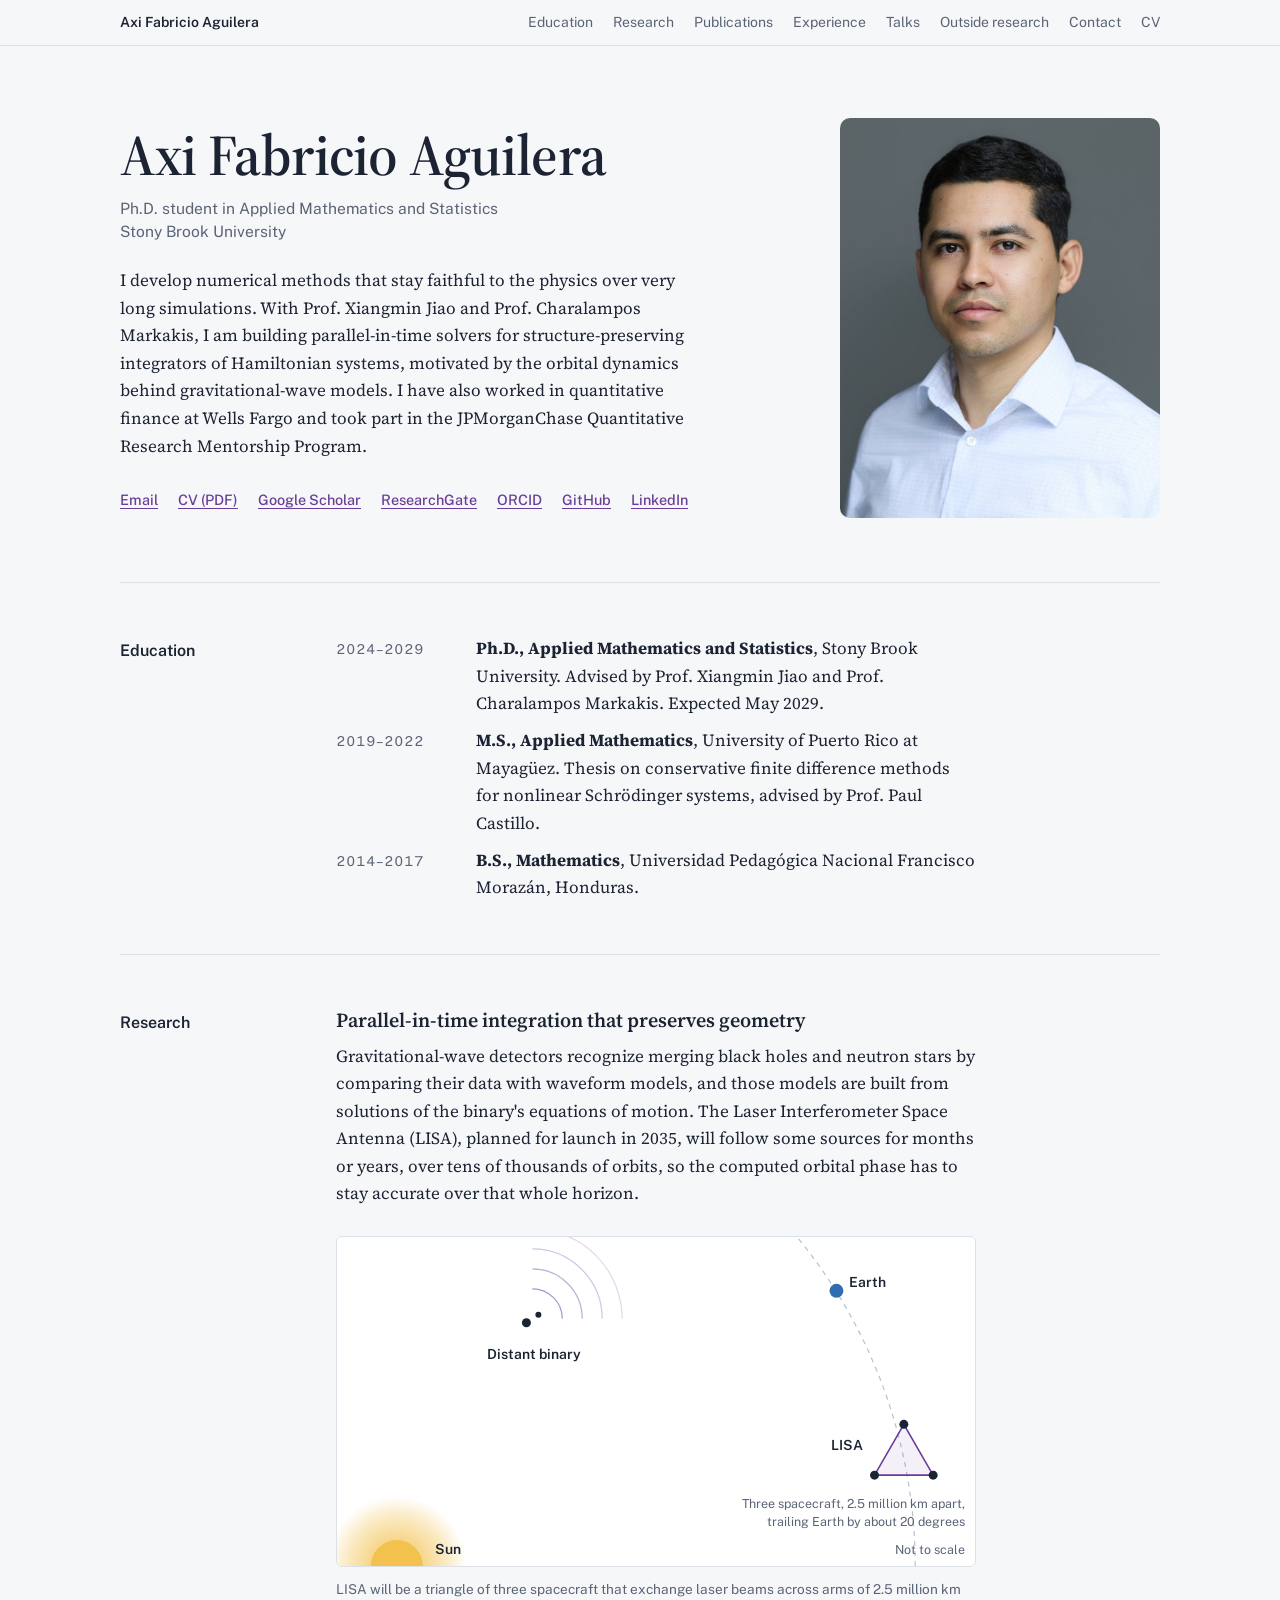
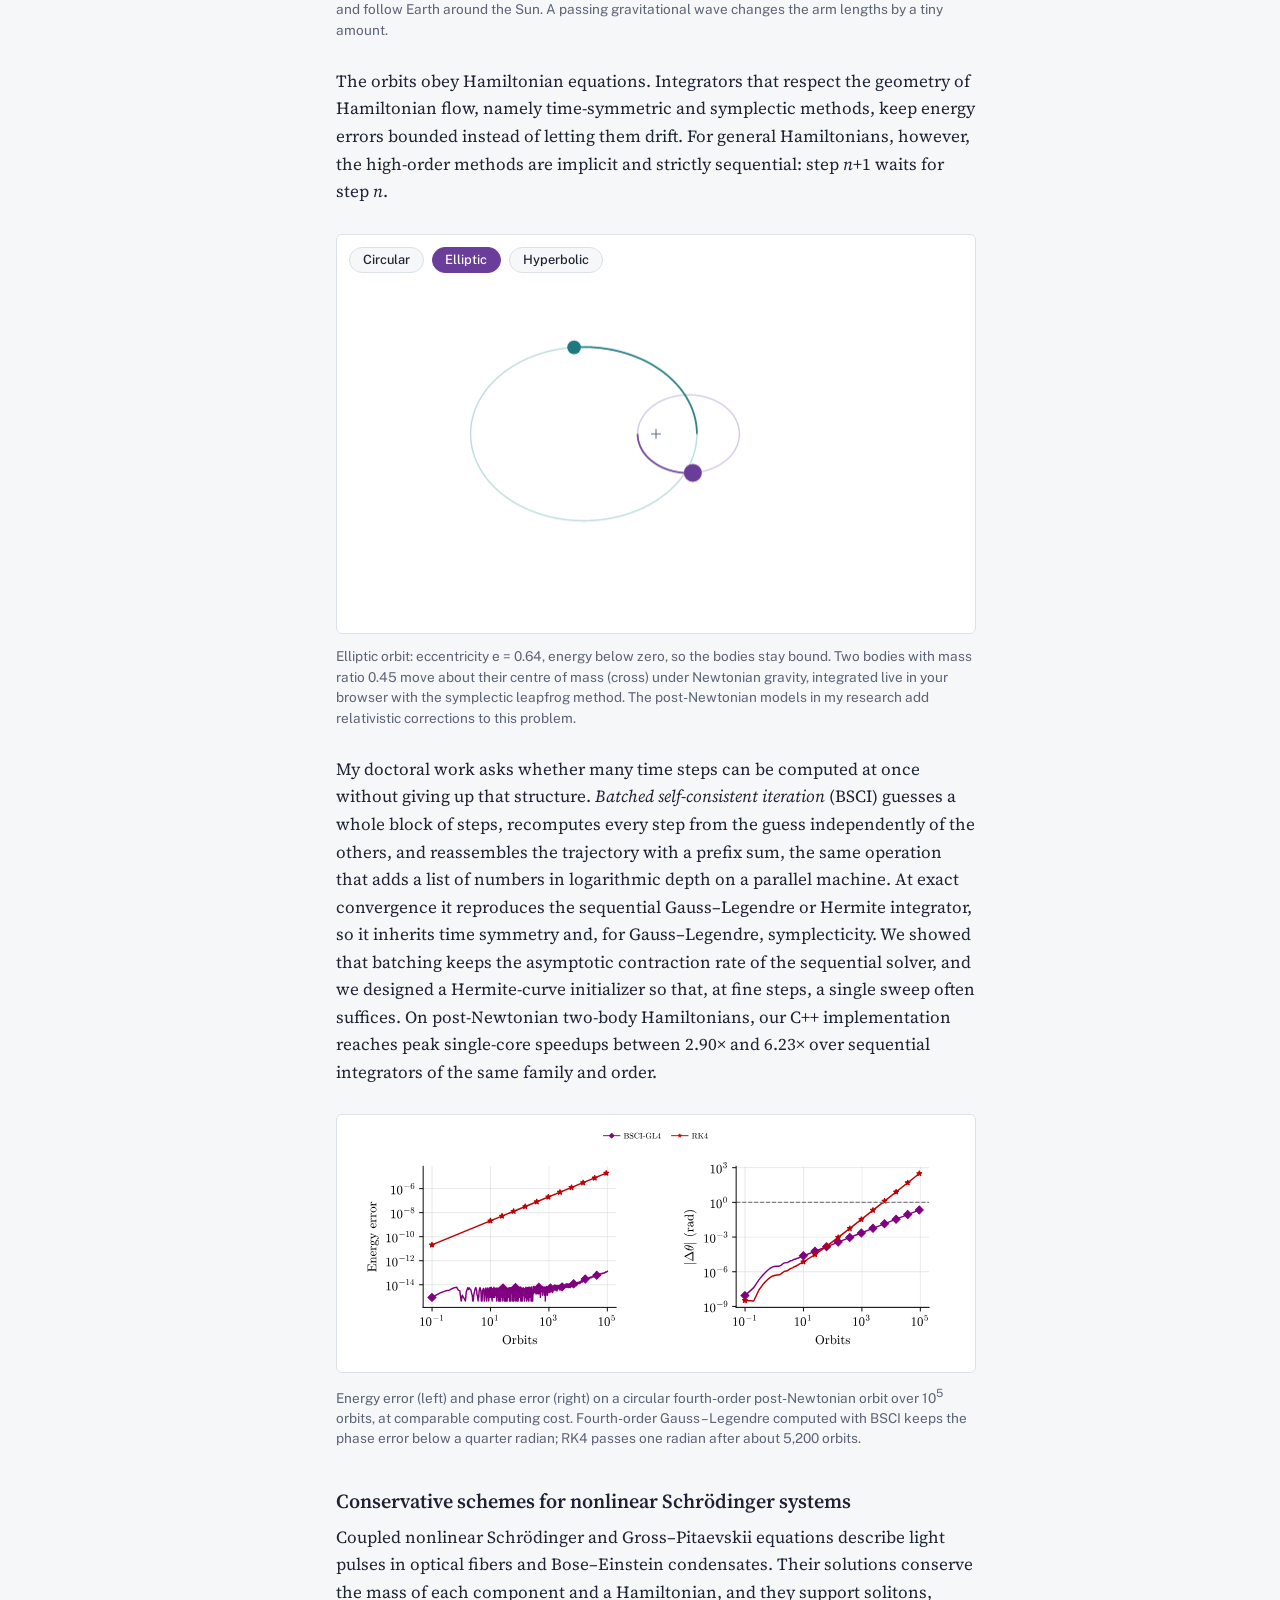
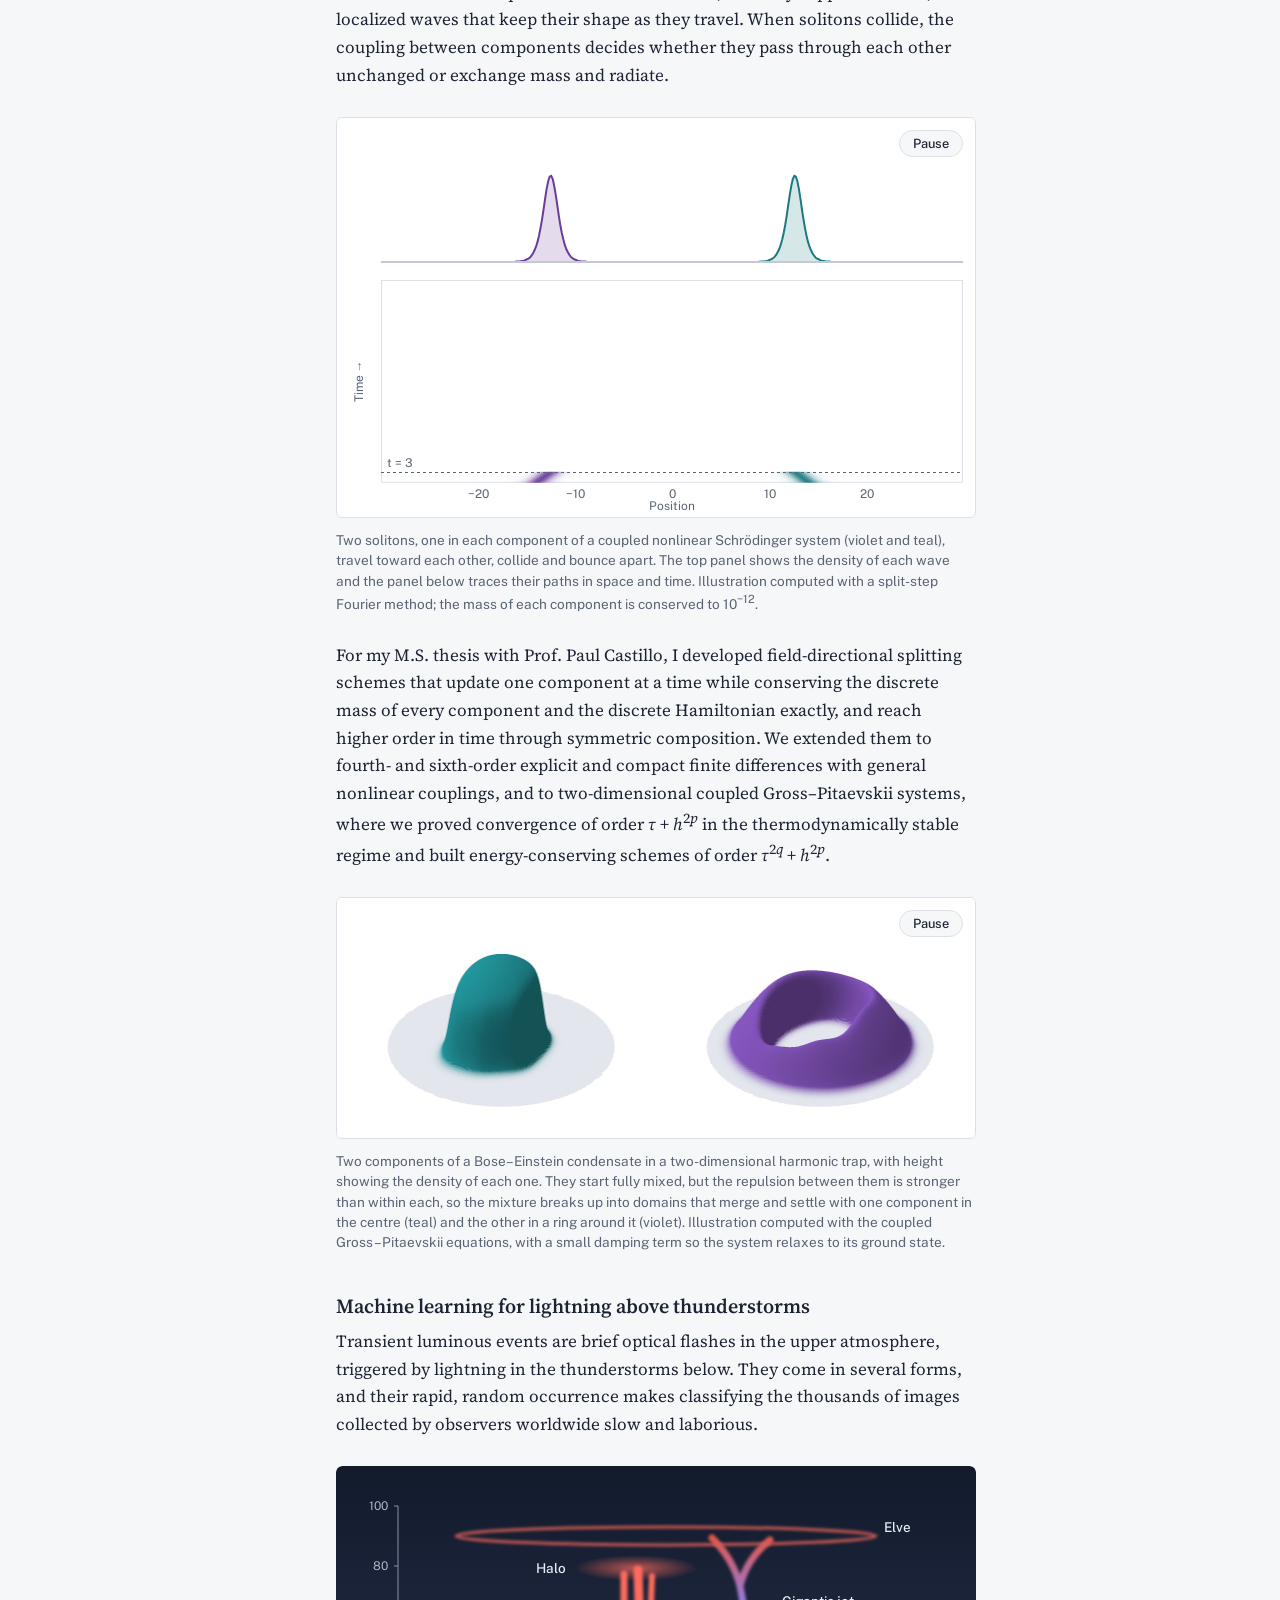
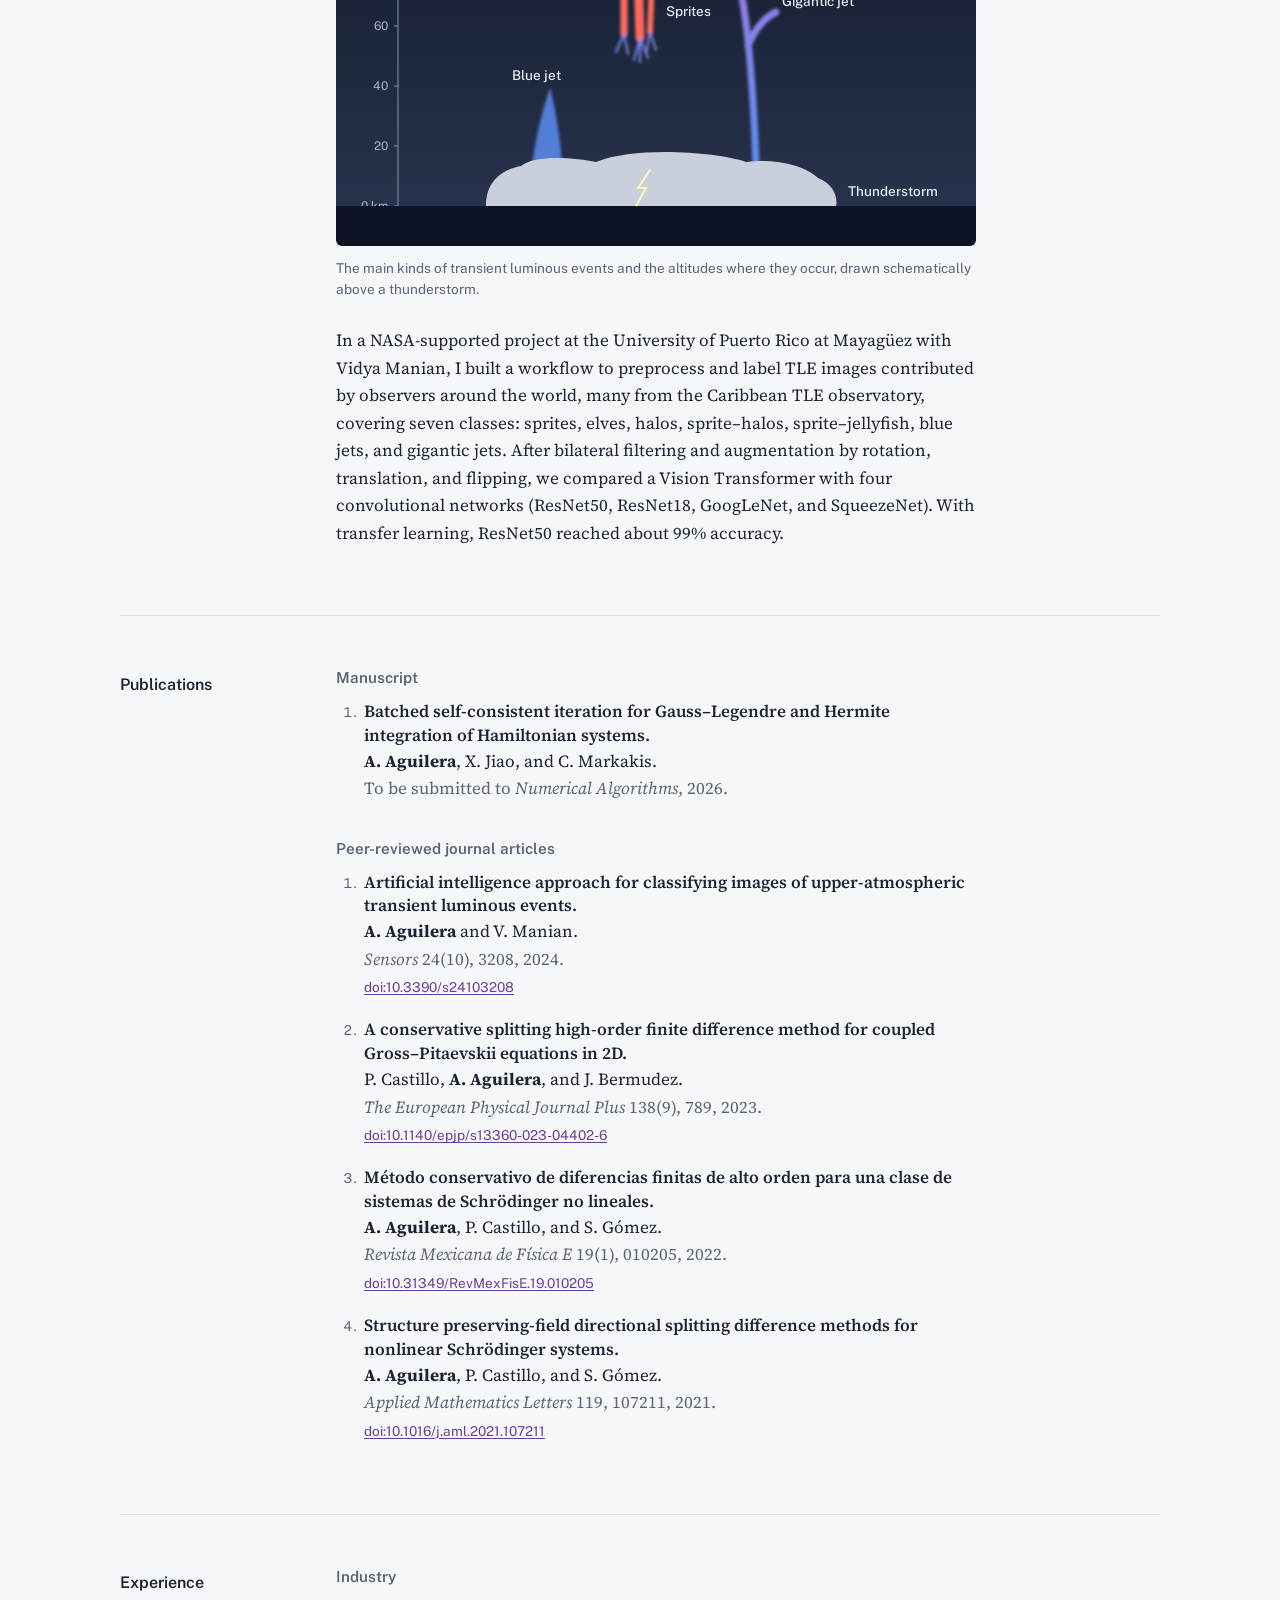
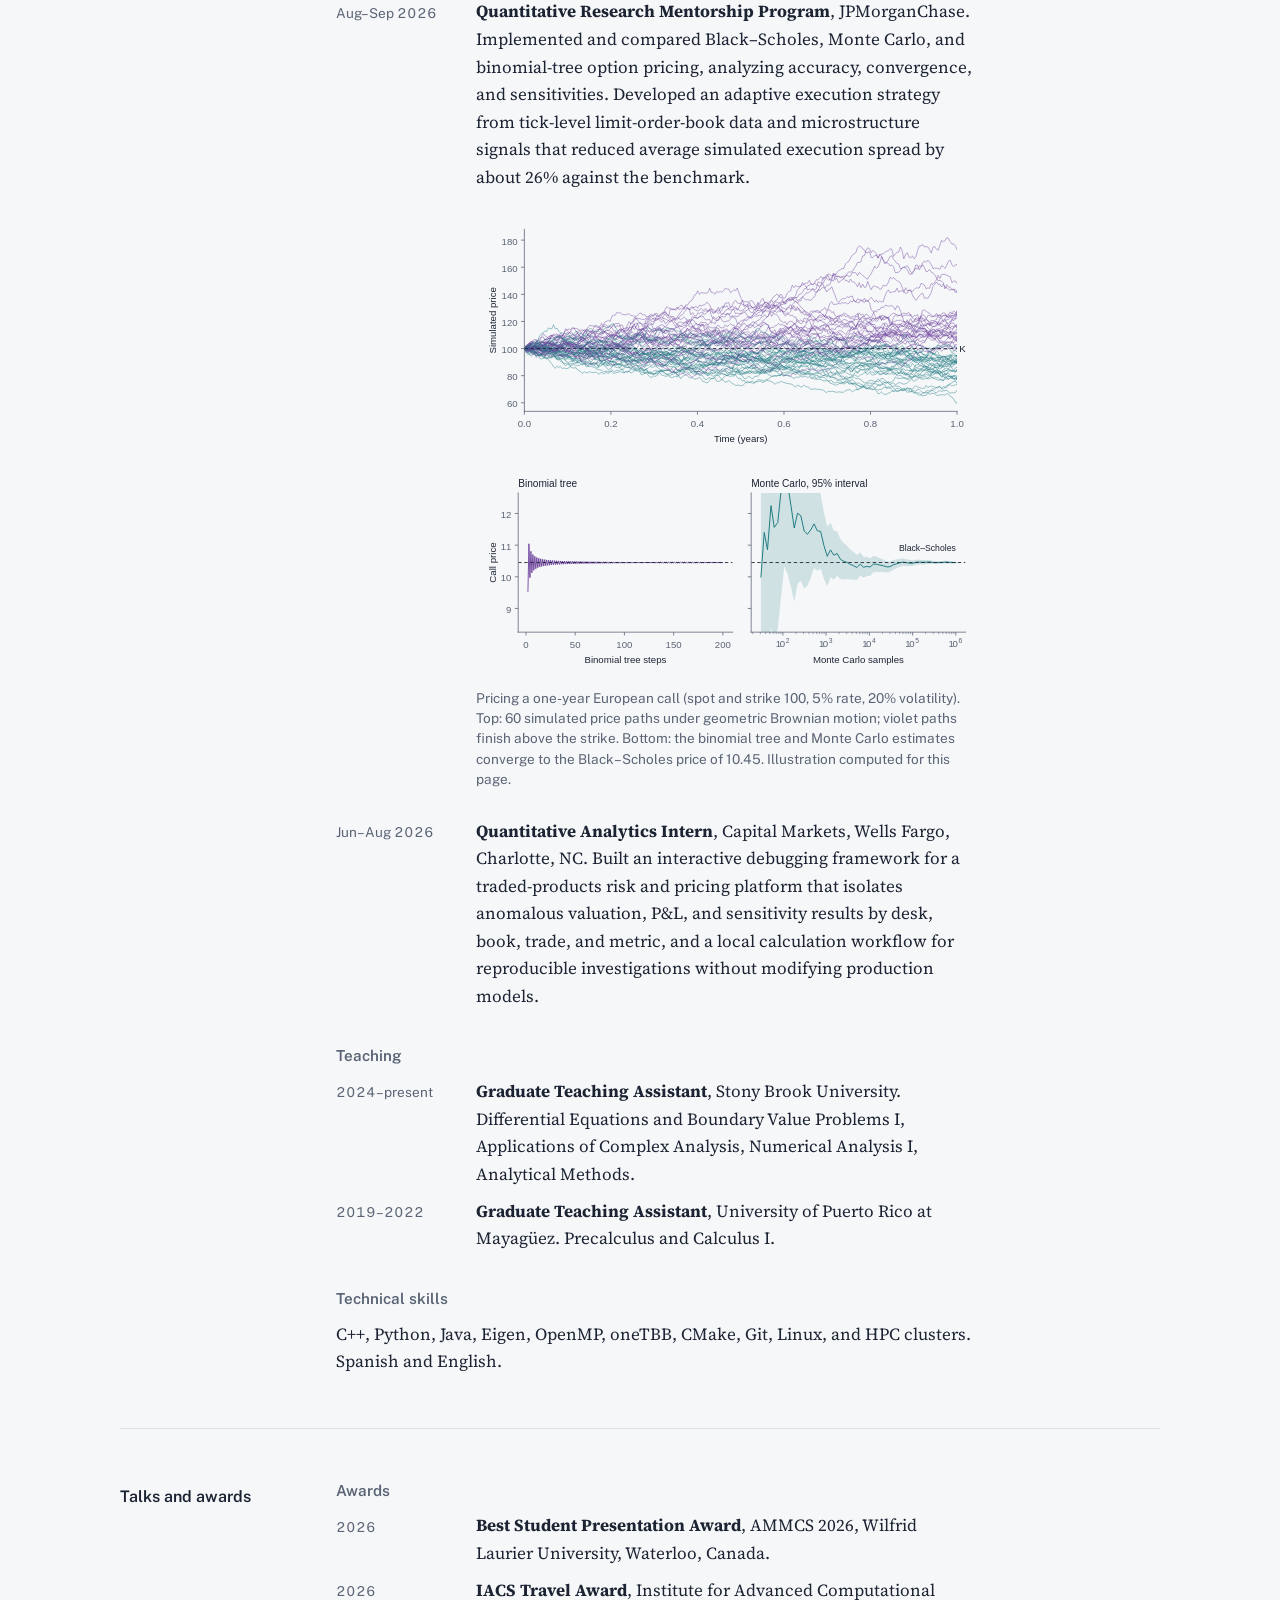
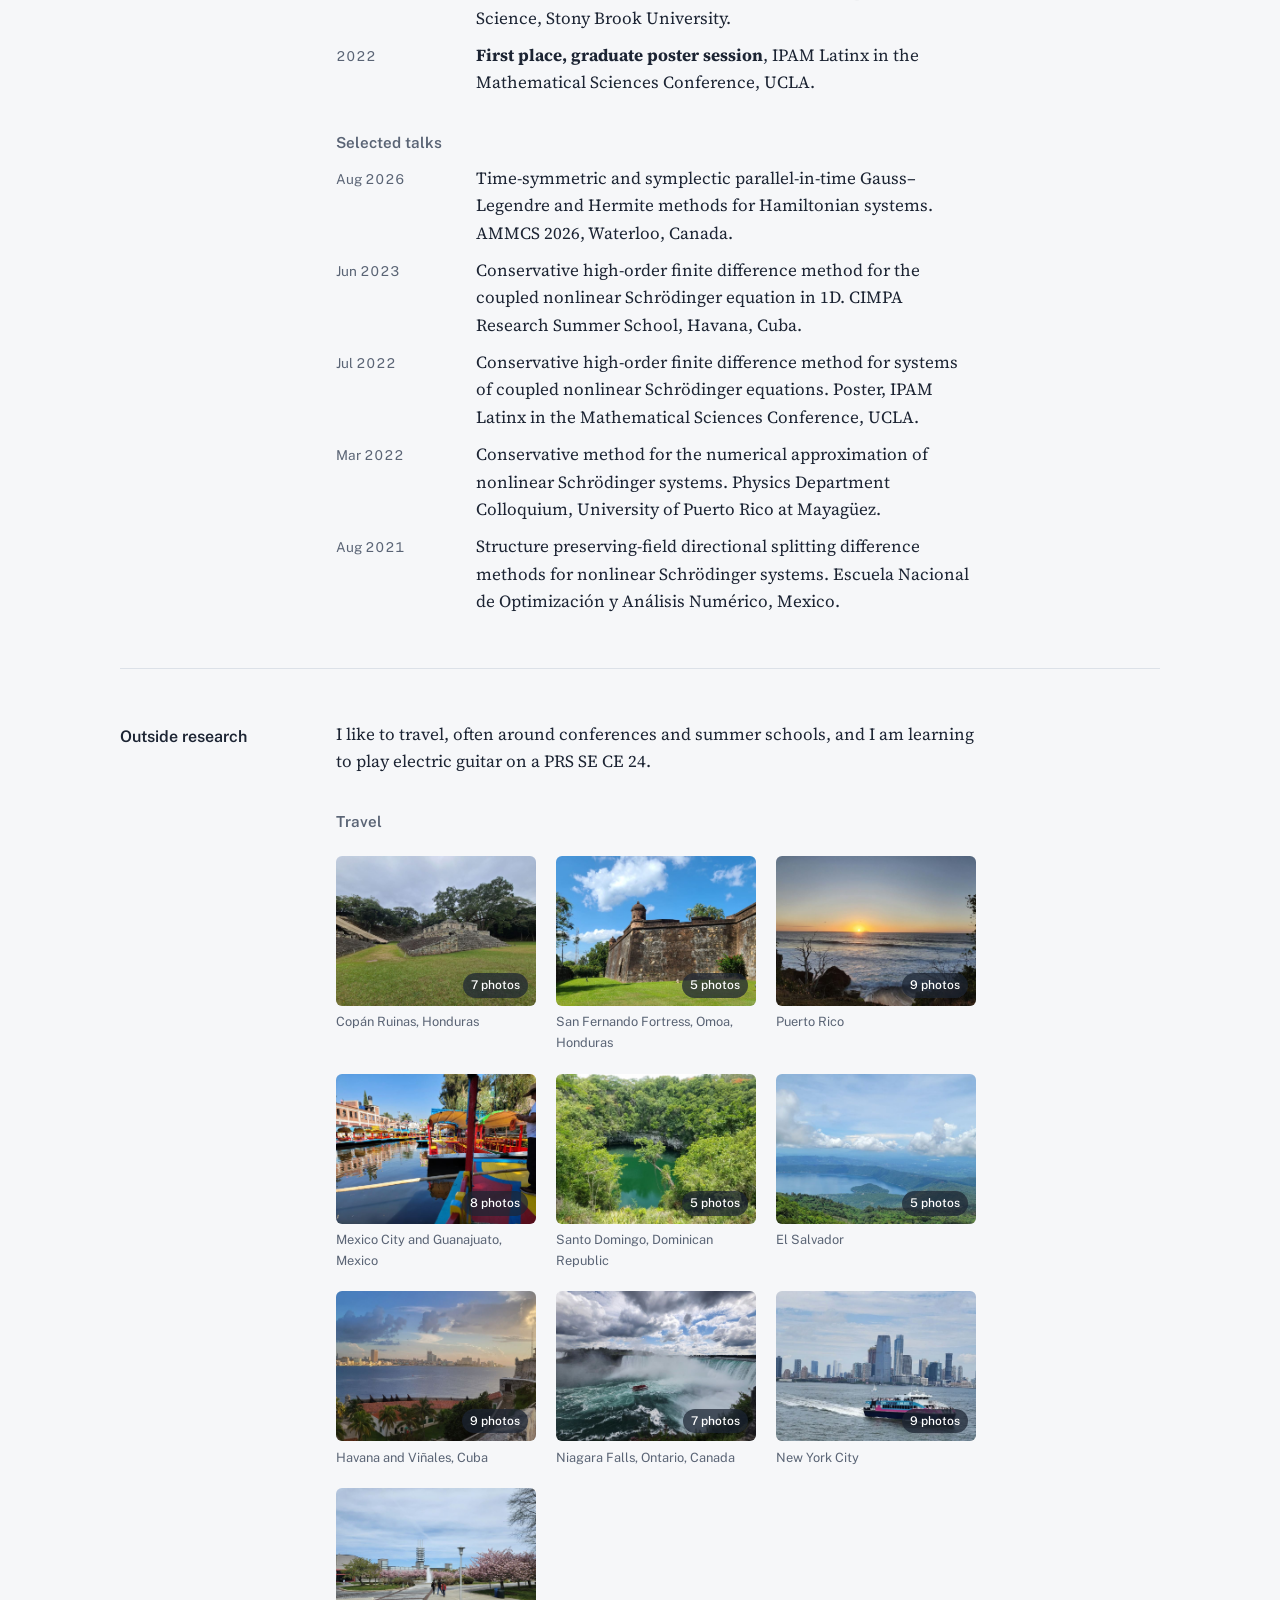
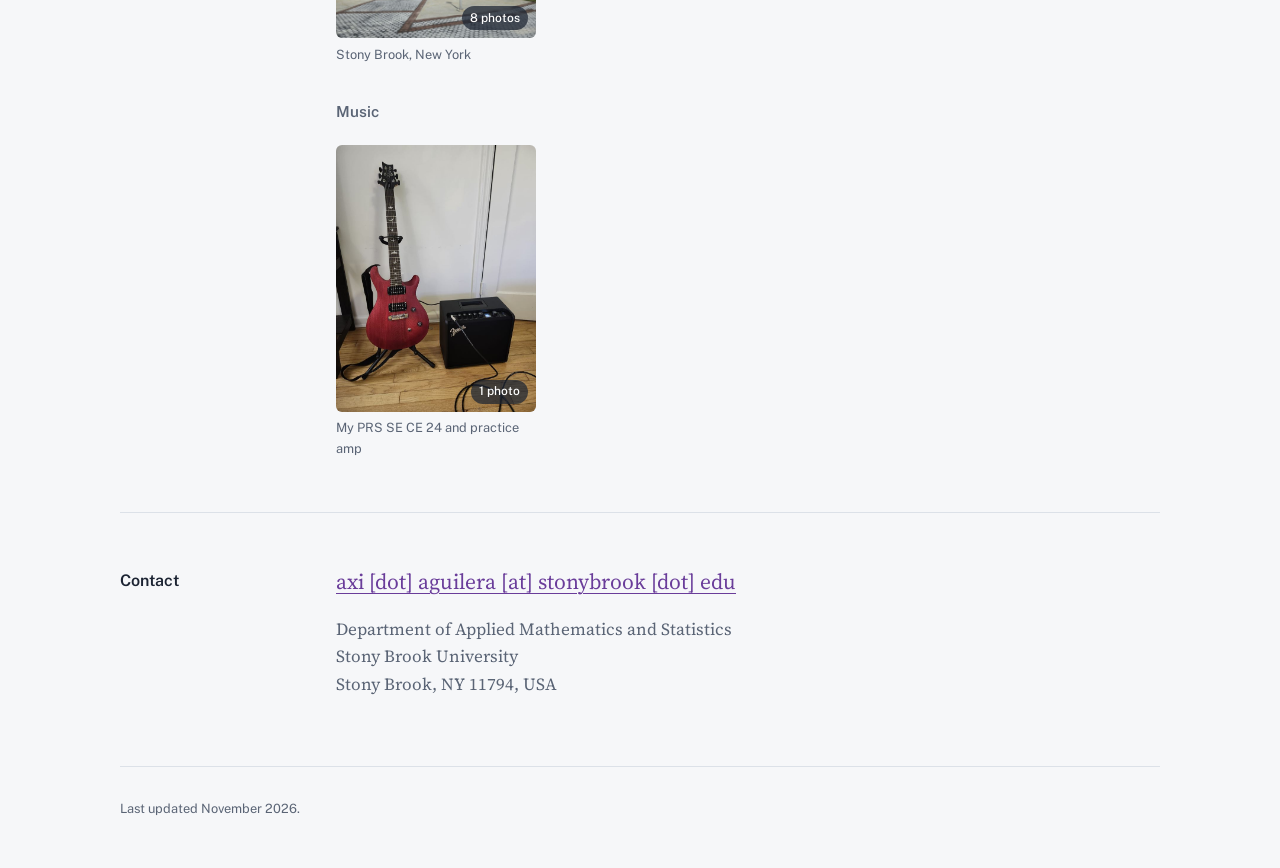
==== commit 0c5df812: "Add 'Prof.' title to faculty mentions in bio" ====
--- a/index.html
+++ b/index.html
@@ -41,7 +41,7 @@
 
       <p class="bio">
         I develop numerical methods that stay faithful to the physics over very long simulations.
-        With Xiangmin Jiao and Charalampos Markakis, I am building parallel-in-time solvers for
+        With Prof. Xiangmin Jiao and Prof. Charalampos Markakis, I am building parallel-in-time solvers for
         structure-preserving integrators of Hamiltonian systems, motivated by the orbital dynamics
         behind gravitational-wave models. I have also worked in quantitative finance at Wells Fargo
         and took part in the JPMorganChase Quantitative Research Mentorship Program.
@@ -67,9 +67,9 @@
     <div class="block-body">
       <dl class="timeline">
         <dt>2024–2029</dt>
-        <dd><b>Ph.D., Applied Mathematics and Statistics</b>, Stony Brook University. Advised by Xiangmin Jiao and Charalampos Markakis. Expected May 2029.</dd>
+        <dd><b>Ph.D., Applied Mathematics and Statistics</b>, Stony Brook University. Advised by Prof. Xiangmin Jiao and Prof. Charalampos Markakis. Expected May 2029.</dd>
         <dt>2019–2022</dt>
-        <dd><b>M.S., Applied Mathematics</b>, University of Puerto Rico at Mayagüez. Thesis on conservative finite difference methods for nonlinear Schrödinger systems, advised by Paul Castillo.</dd>
+        <dd><b>M.S., Applied Mathematics</b>, University of Puerto Rico at Mayagüez. Thesis on conservative finite difference methods for nonlinear Schrödinger systems, advised by Prof. Paul Castillo.</dd>
         <dt>2014–2017</dt>
         <dd><b>B.S., Mathematics</b>, Universidad Pedagógica Nacional Francisco Morazán, Honduras.</dd>
       </dl>
@@ -223,7 +223,7 @@
         </figure>
 
         <p>
-          For my M.S. thesis with Paul Castillo, I developed field-directional splitting schemes that
+          For my M.S. thesis with Prof. Paul Castillo, I developed field-directional splitting schemes that
           update one component at a time while conserving the discrete mass of every component and
           the discrete Hamiltonian exactly, and reach higher order in time through symmetric
           composition. We extended them to fourth- and sixth-order explicit and compact finite
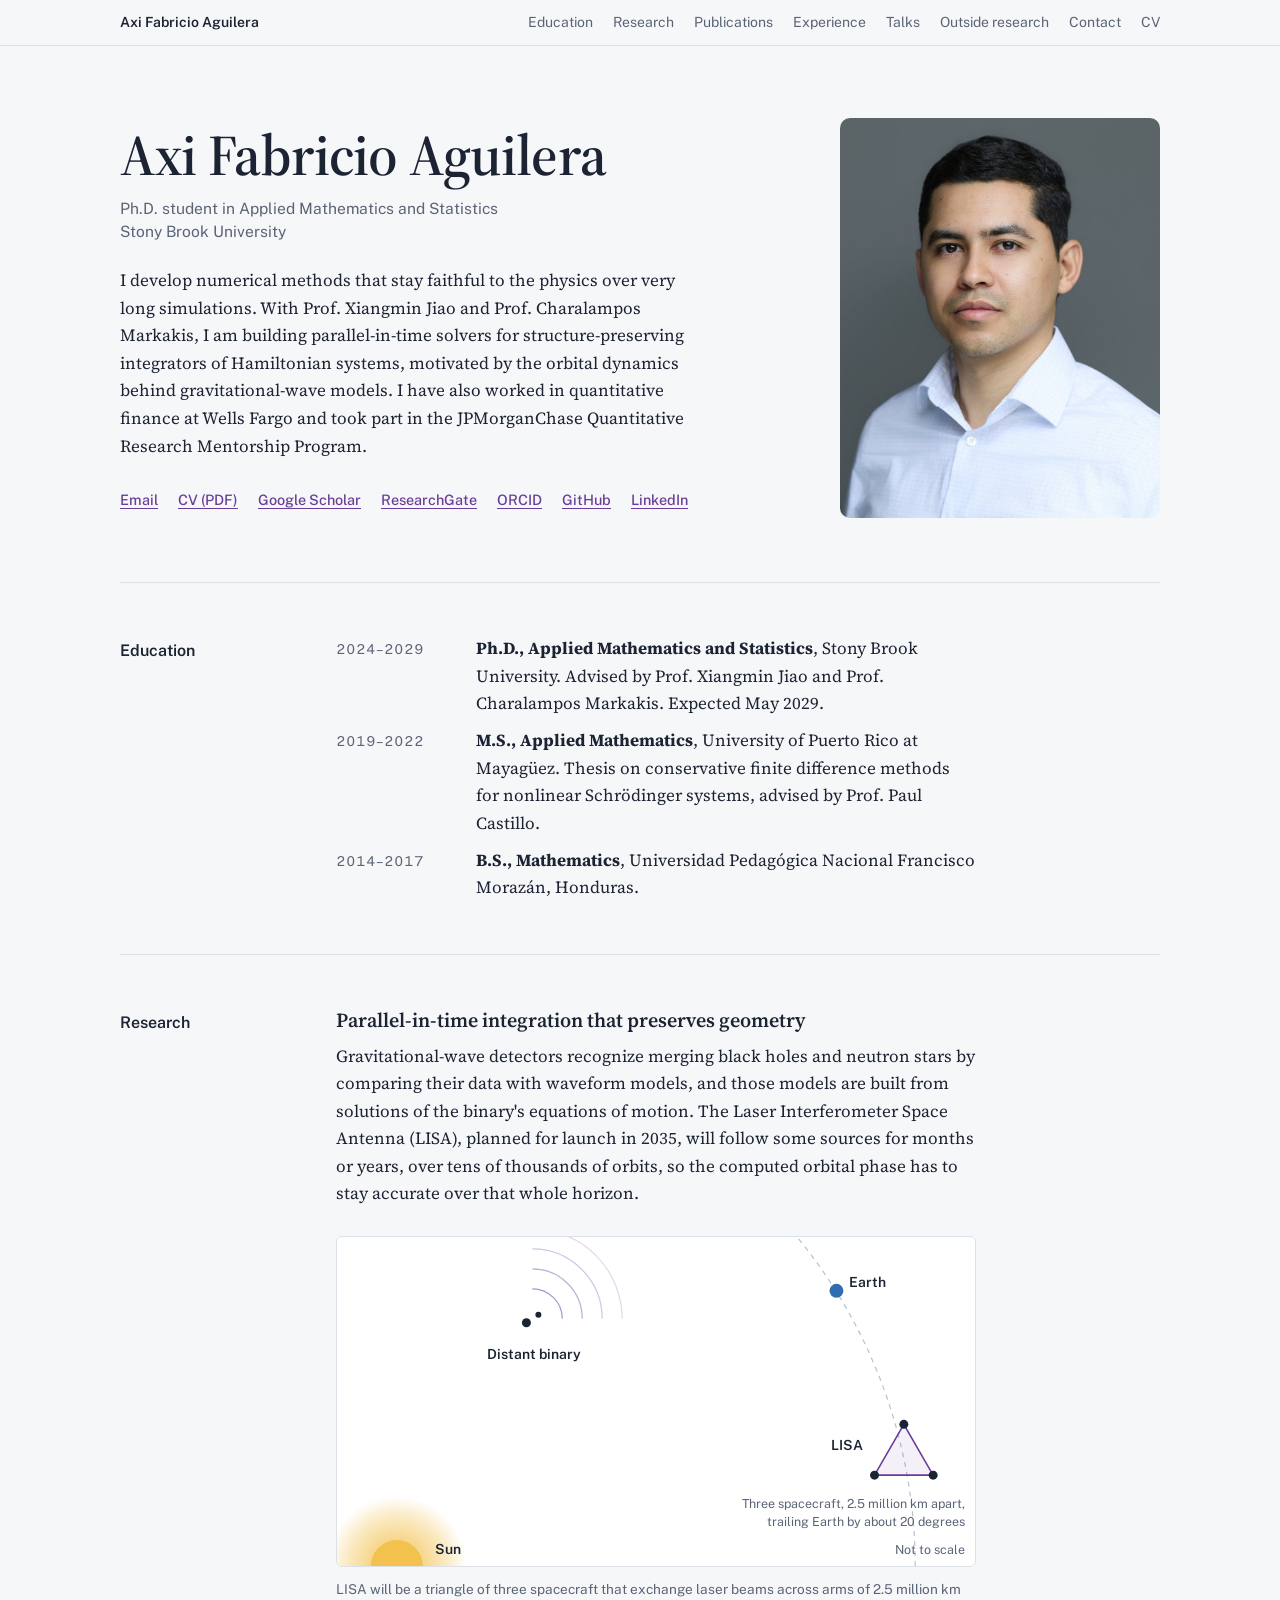
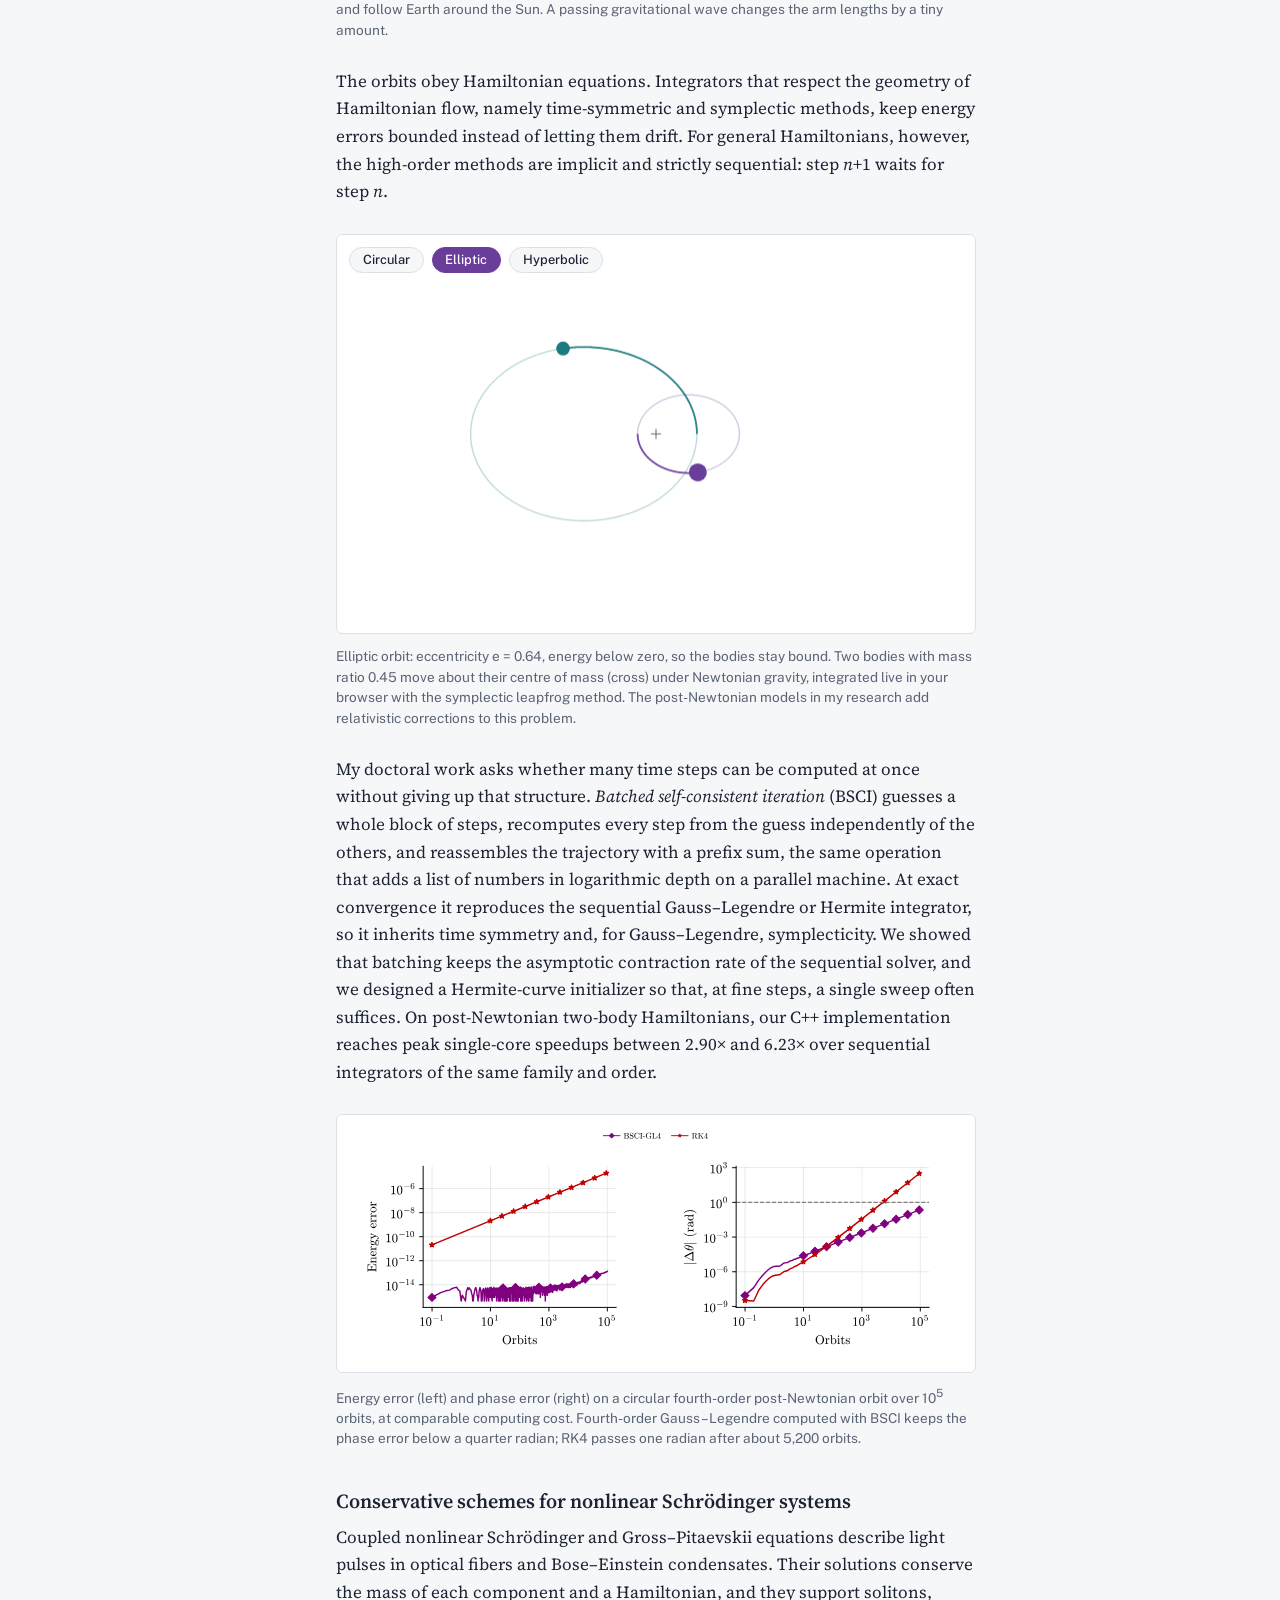
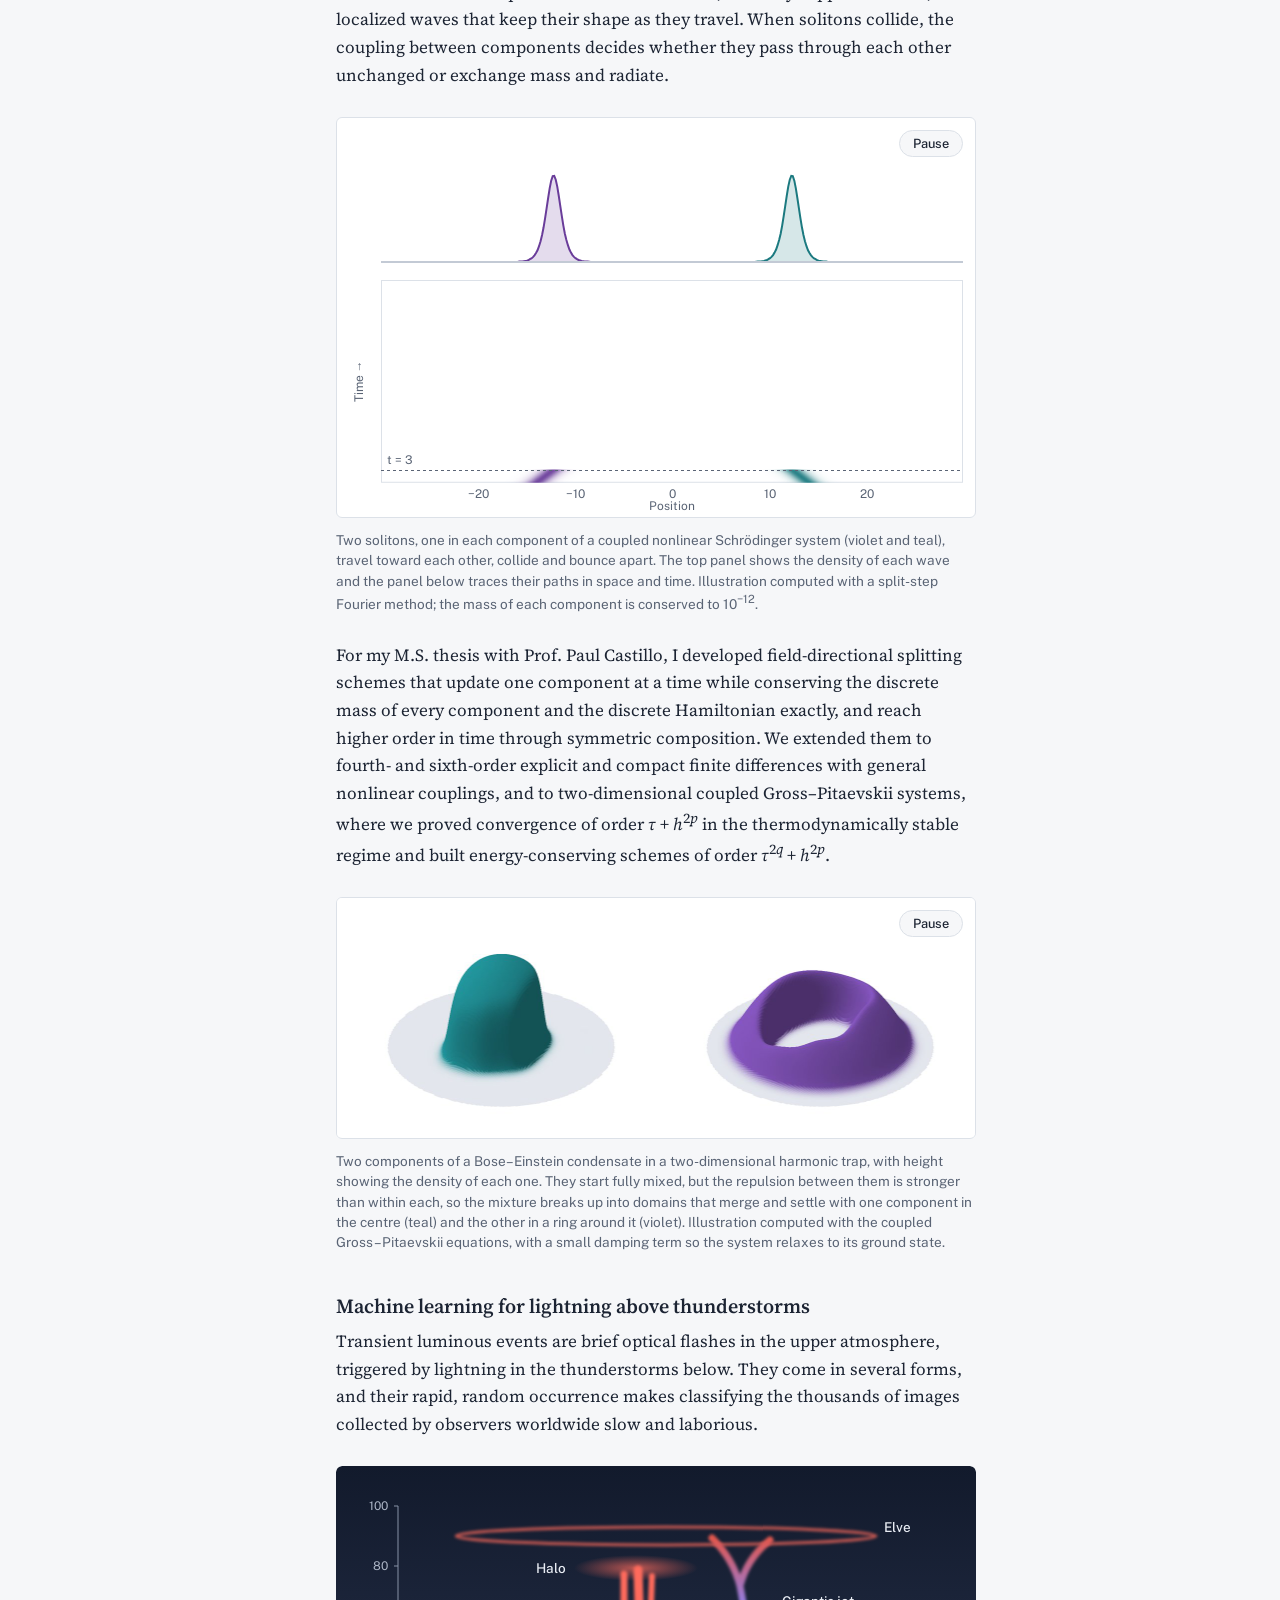
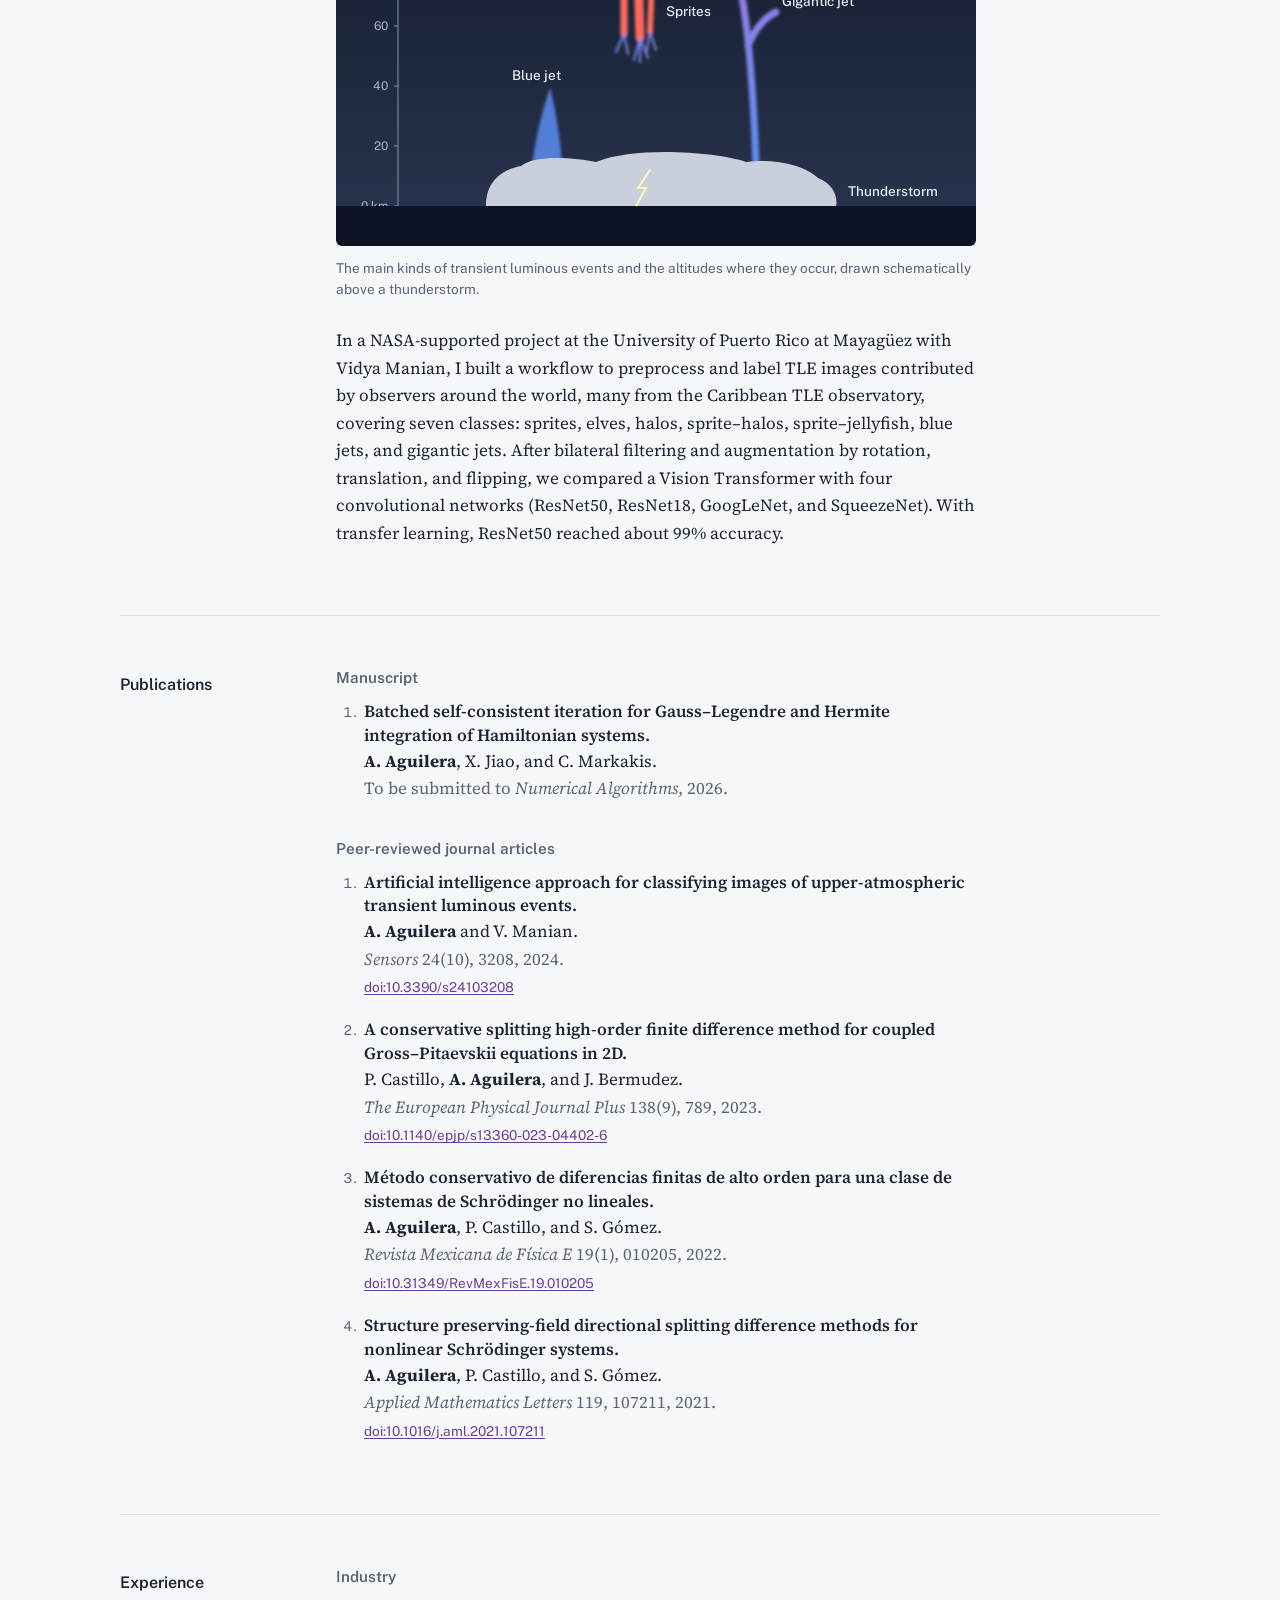
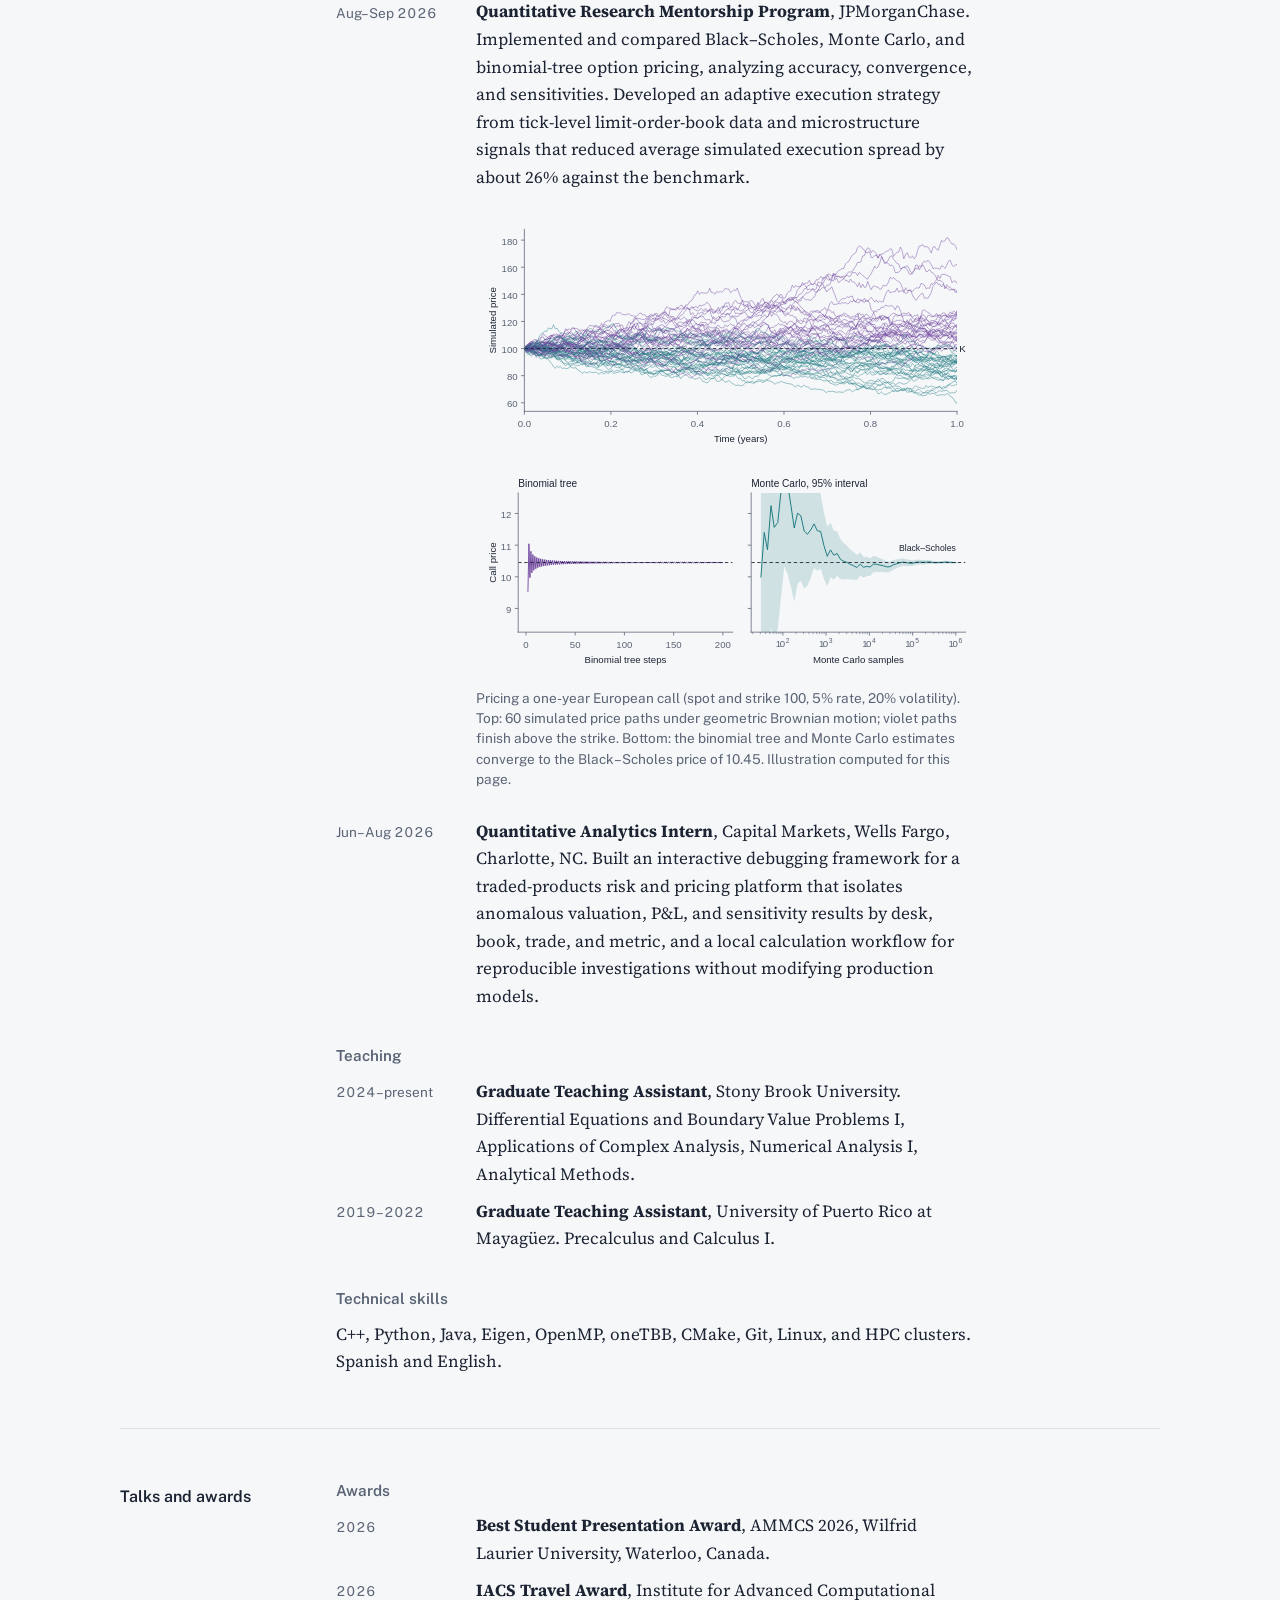
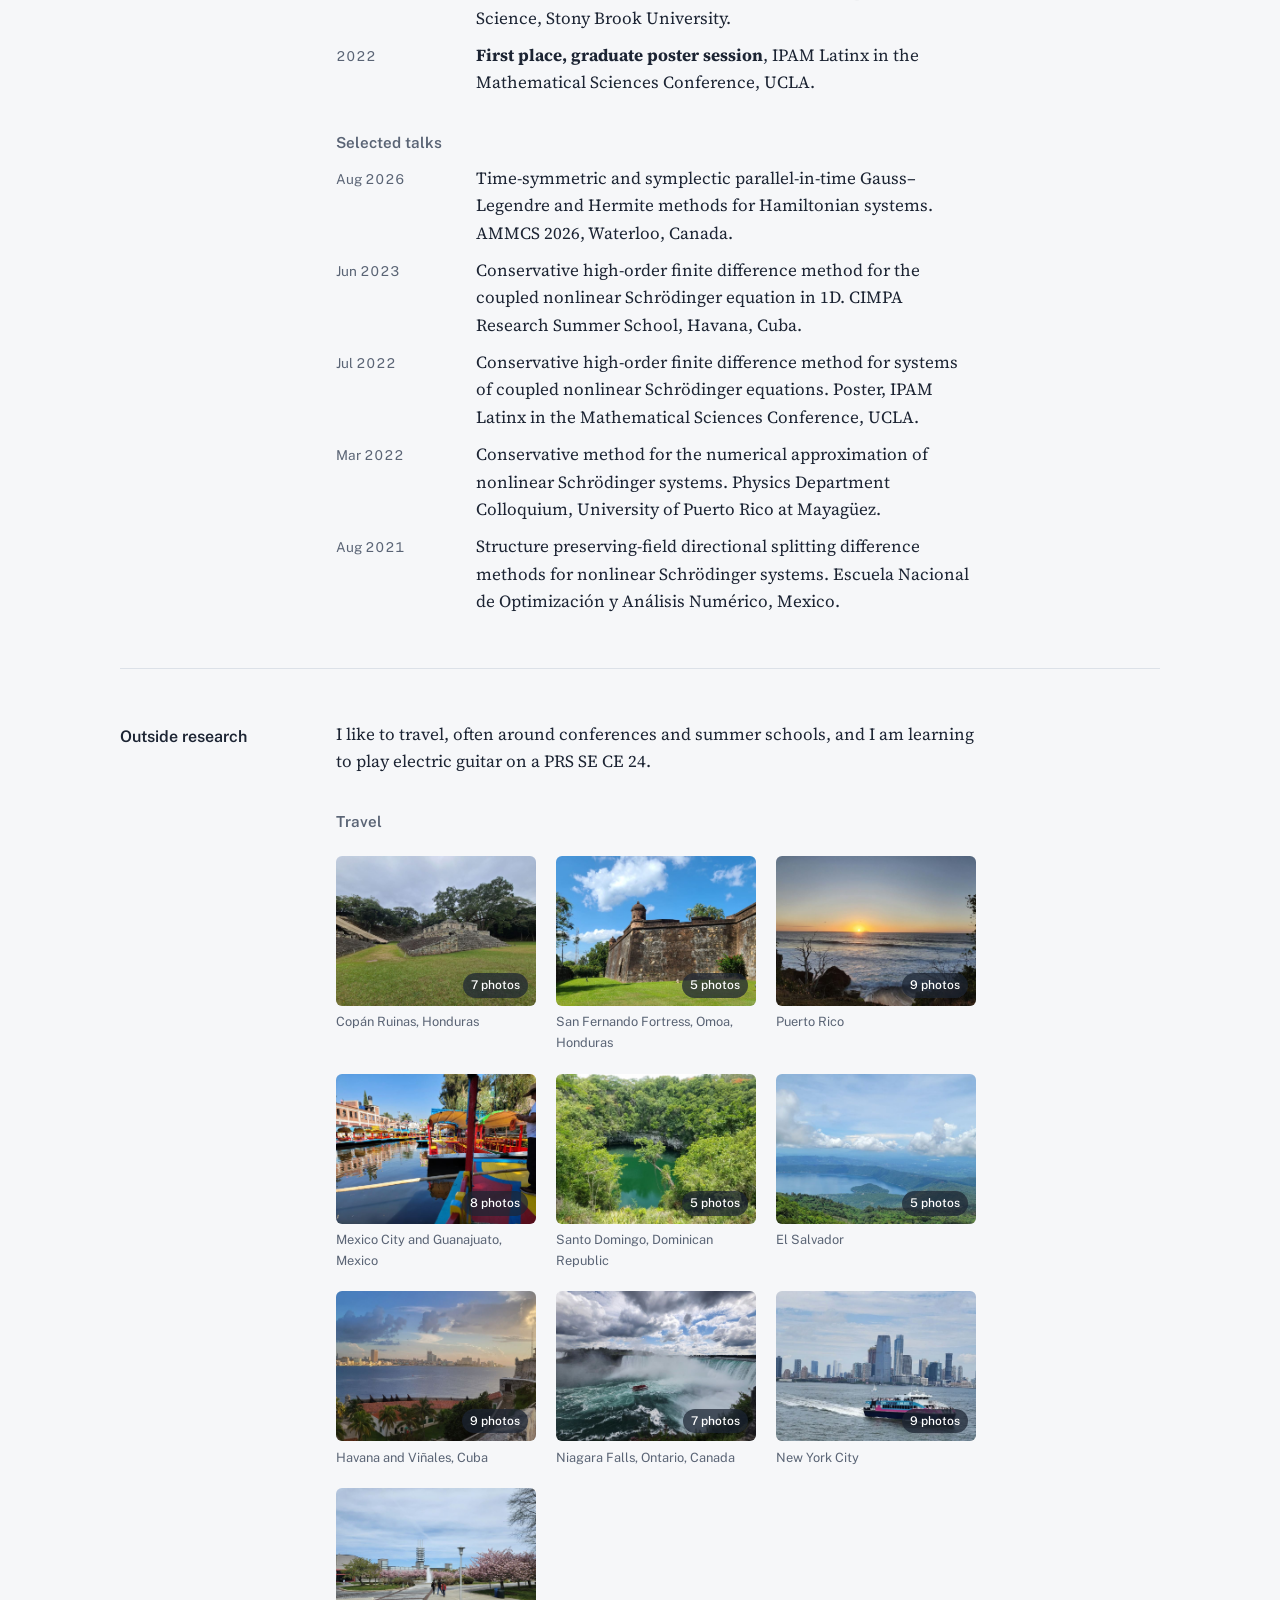
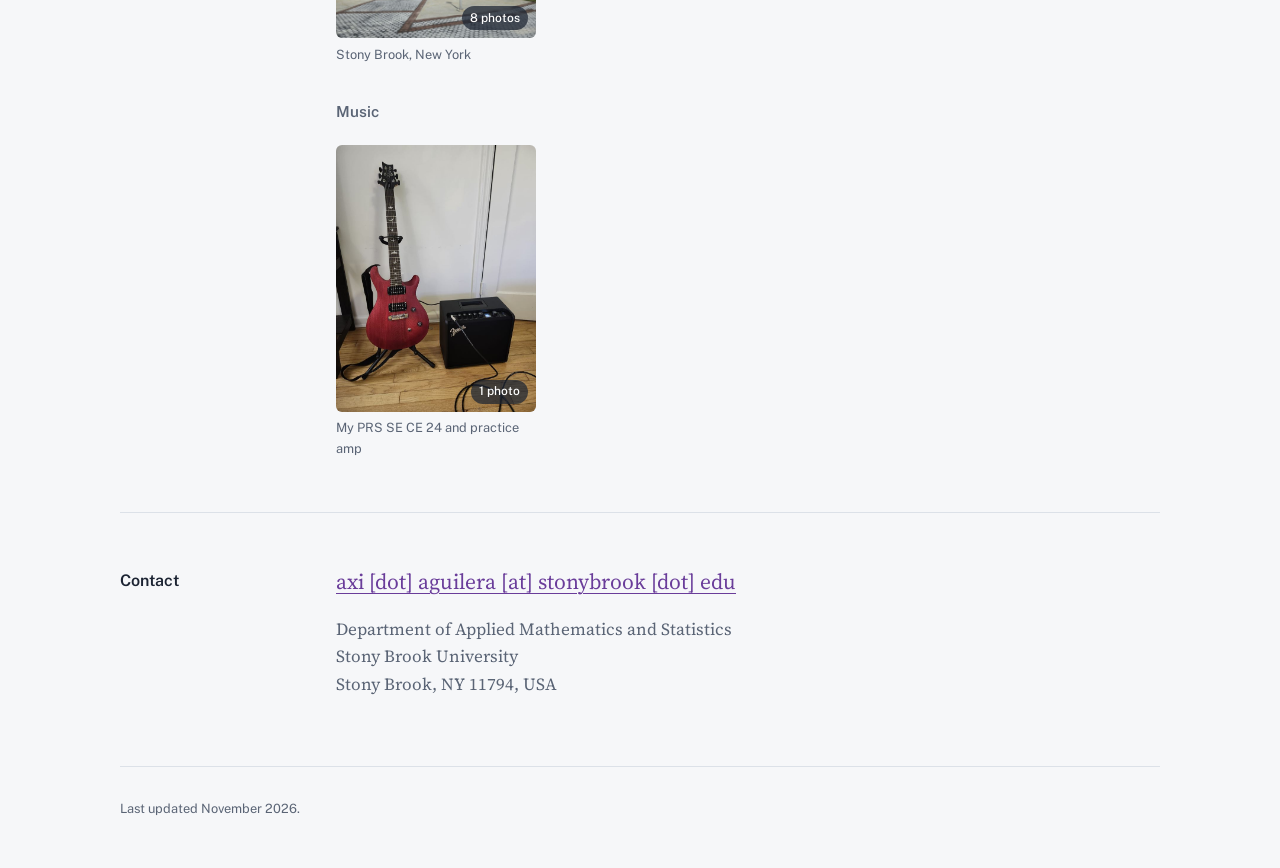
==== commit ca83d0b1: "Enhance index.html with SEO and Open Graph tags Updated the title and added Open Graph meta tags for" ====
--- a/index.html
+++ b/index.html
@@ -3,9 +3,34 @@
 <head>
   <meta charset="utf-8">
   <meta name="viewport" content="width=device-width, initial-scale=1">
-  <title>Axi Fabricio Aguilera</title>
+  <title>Axi Fabricio Aguilera · Applied Mathematics, Stony Brook University</title>
   <meta name="description" content="Axi Fabricio Aguilera, Ph.D. student in Applied Mathematics and Statistics at Stony Brook University. Structure-preserving and parallel-in-time numerical methods for Hamiltonian systems.">
   <meta name="author" content="Axi Fabricio Aguilera">
+  <link rel="canonical" href="https://axiaguilera.github.io/">
+  <meta property="og:type" content="profile">
+  <meta property="og:title" content="Axi Fabricio Aguilera">
+  <meta property="og:description" content="Ph.D. student in Applied Mathematics and Statistics at Stony Brook University. Structure-preserving and parallel-in-time numerical methods for Hamiltonian systems.">
+  <meta property="og:url" content="https://axiaguilera.github.io/">
+  <meta property="og:image" content="https://axiaguilera.github.io/assets/img/portrait.jpg">
+  <script type="application/ld+json">
+  {
+    "@context": "https://schema.org",
+    "@type": "Person",
+    "name": "Axi Fabricio Aguilera",
+    "alternateName": "Axi Aguilera",
+    "url": "https://axiaguilera.github.io/",
+    "image": "https://axiaguilera.github.io/assets/img/portrait.jpg",
+    "jobTitle": "Ph.D. student in Applied Mathematics and Statistics",
+    "affiliation": { "@type": "CollegeOrUniversity", "name": "Stony Brook University" },
+    "sameAs": [
+      "https://scholar.google.com/citations?user=Sgwvb94AAAAJ",
+      "https://www.researchgate.net/profile/Axi-Aguilera",
+      "https://orcid.org/0000-0003-3400-4774",
+      "https://github.com/axiaguilera",
+      "https://www.linkedin.com/in/axiaguilera/"
+    ]
+  }
+  </script>
   <link rel="preconnect" href="https://fonts.googleapis.com">
   <link rel="preconnect" href="https://fonts.gstatic.com" crossorigin>
   <link href="https://fonts.googleapis.com/css2?family=Public+Sans:wght@400;500;600&family=Source+Serif+4:ital,opsz,wght@0,8..60,400;0,8..60,600;1,8..60,400&display=swap" rel="stylesheet">
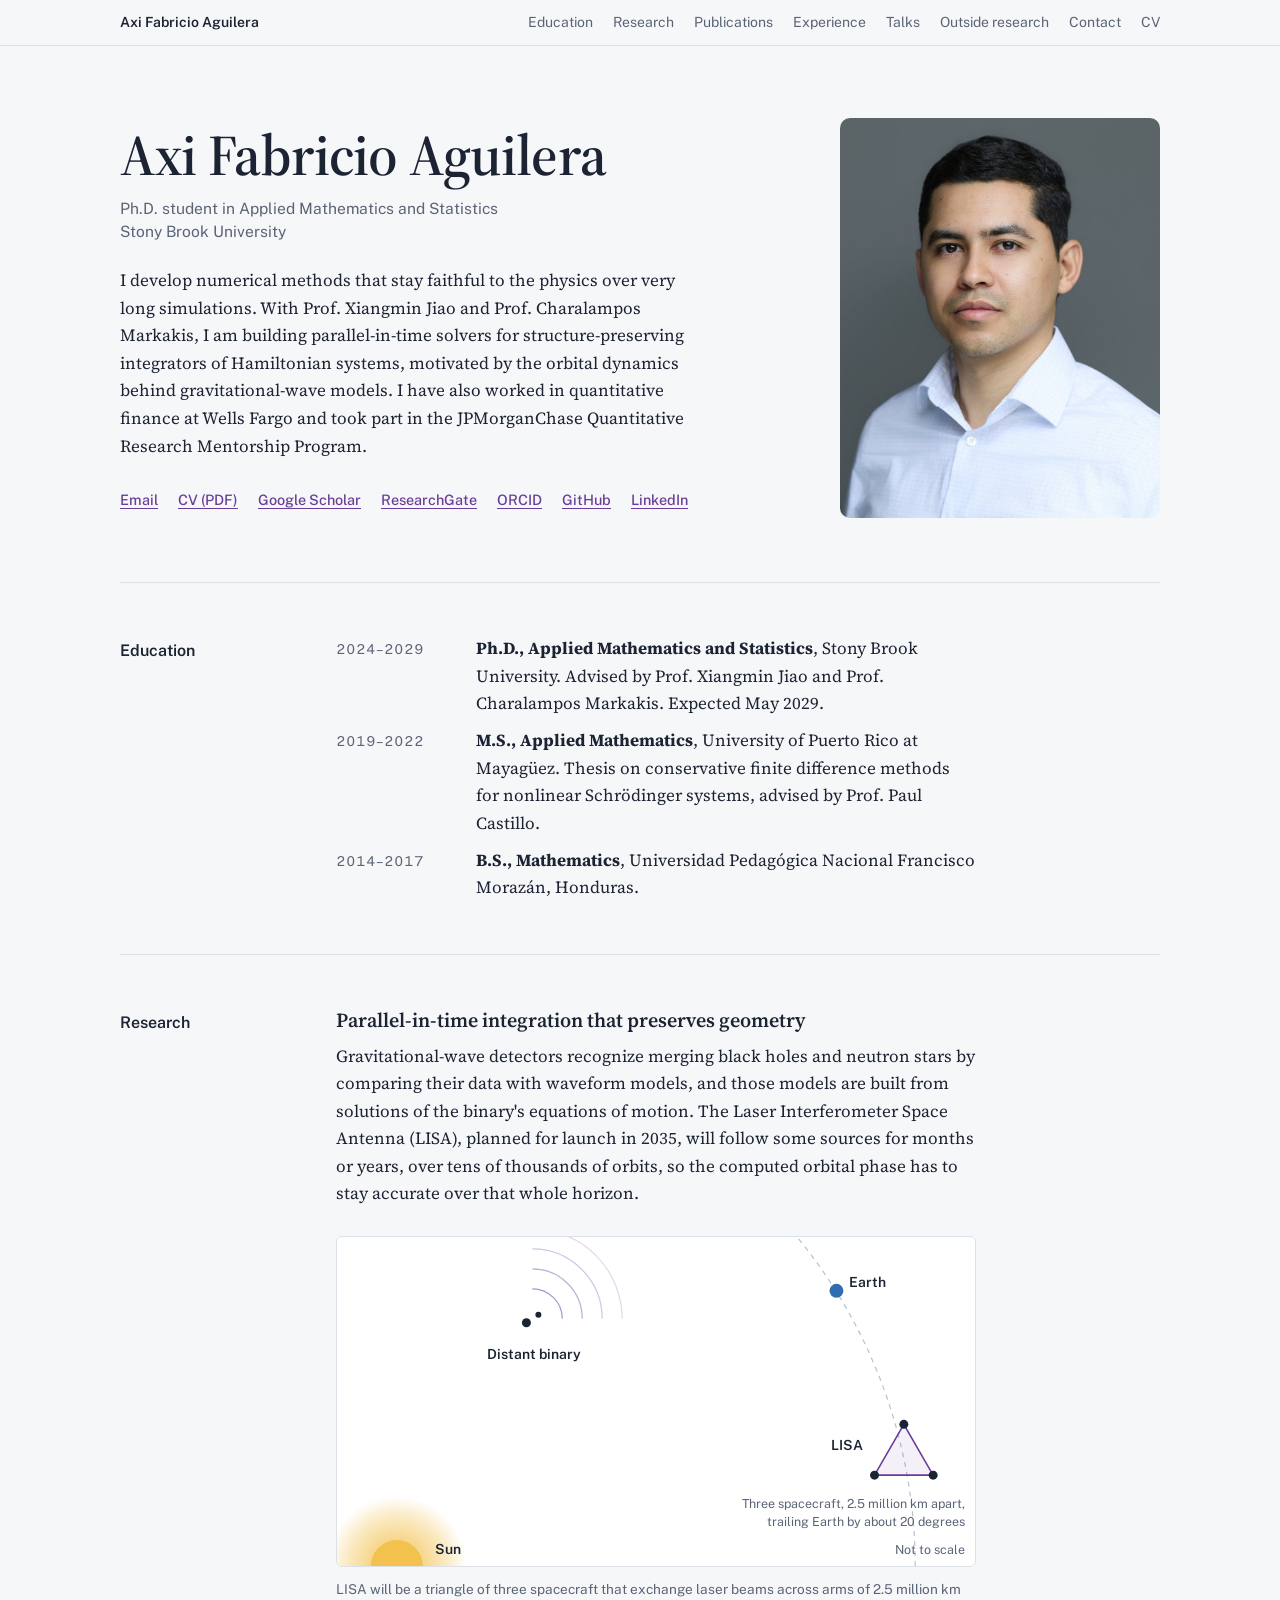
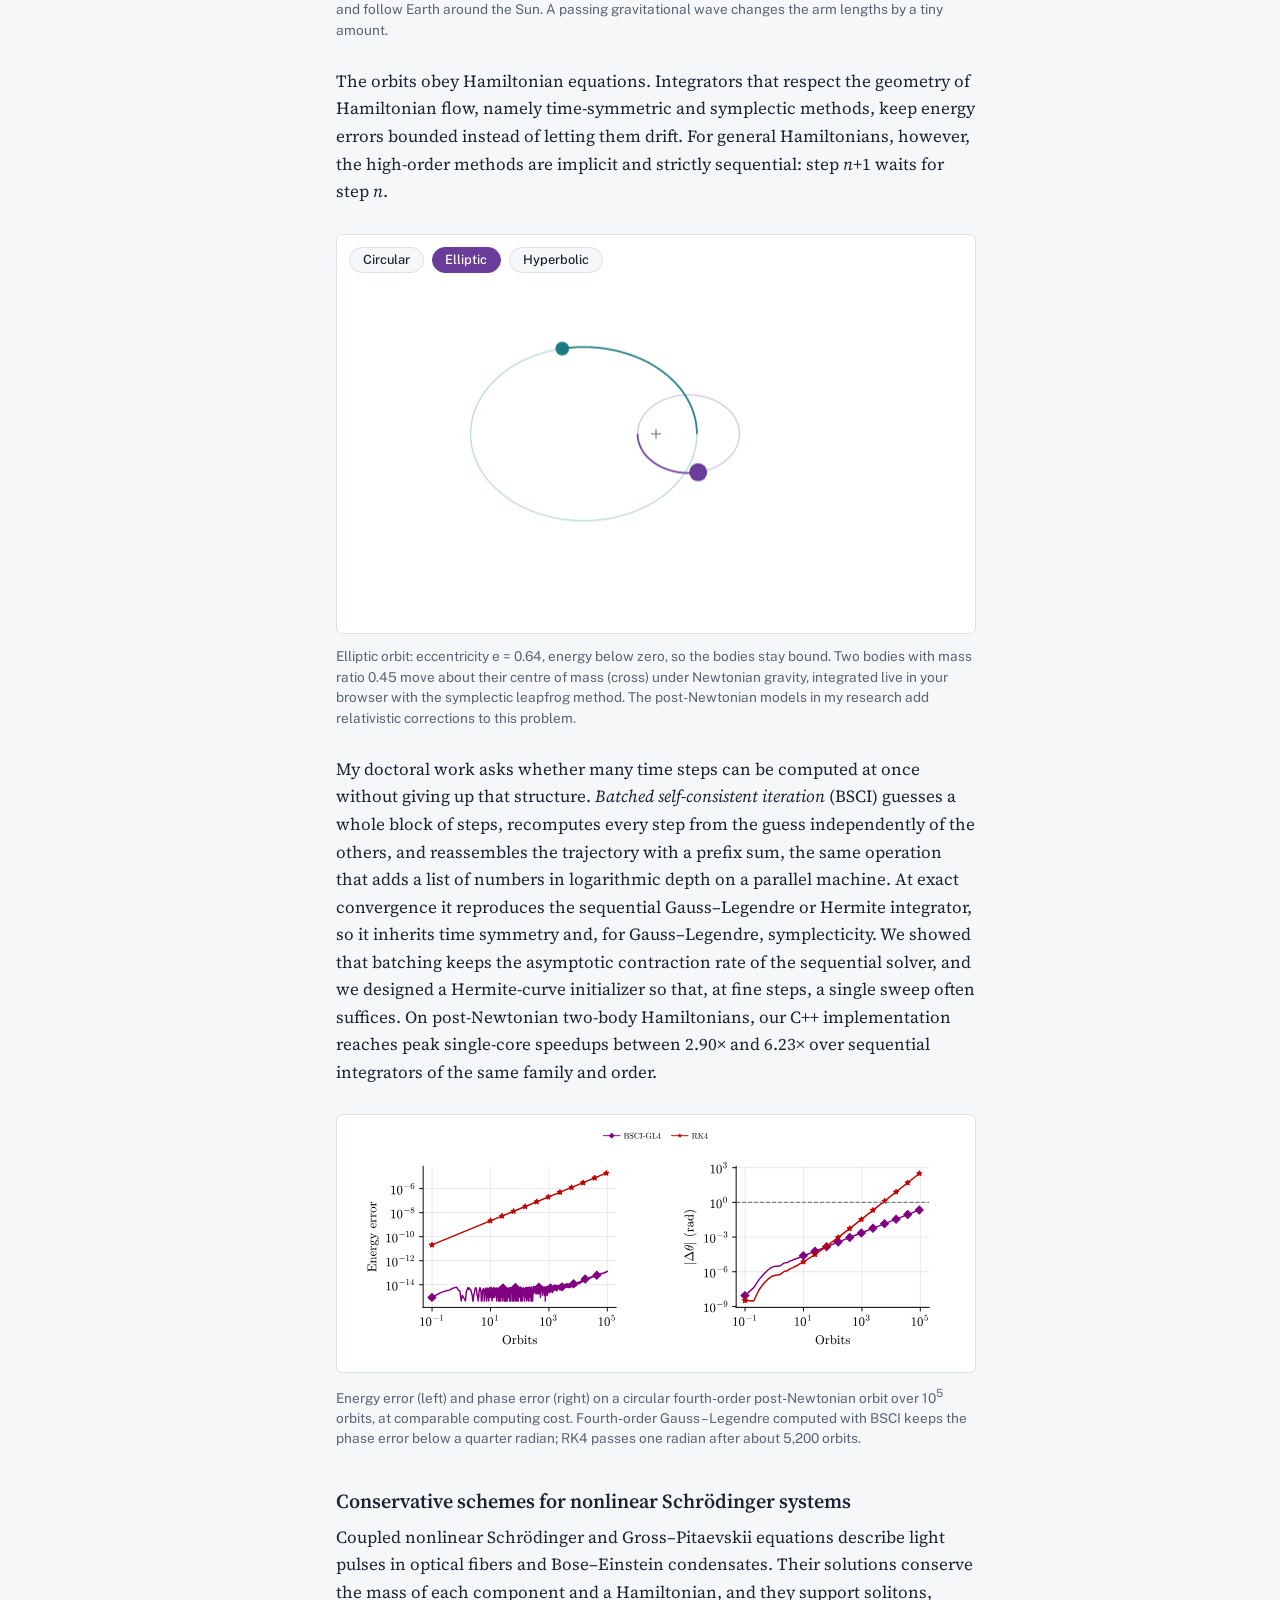
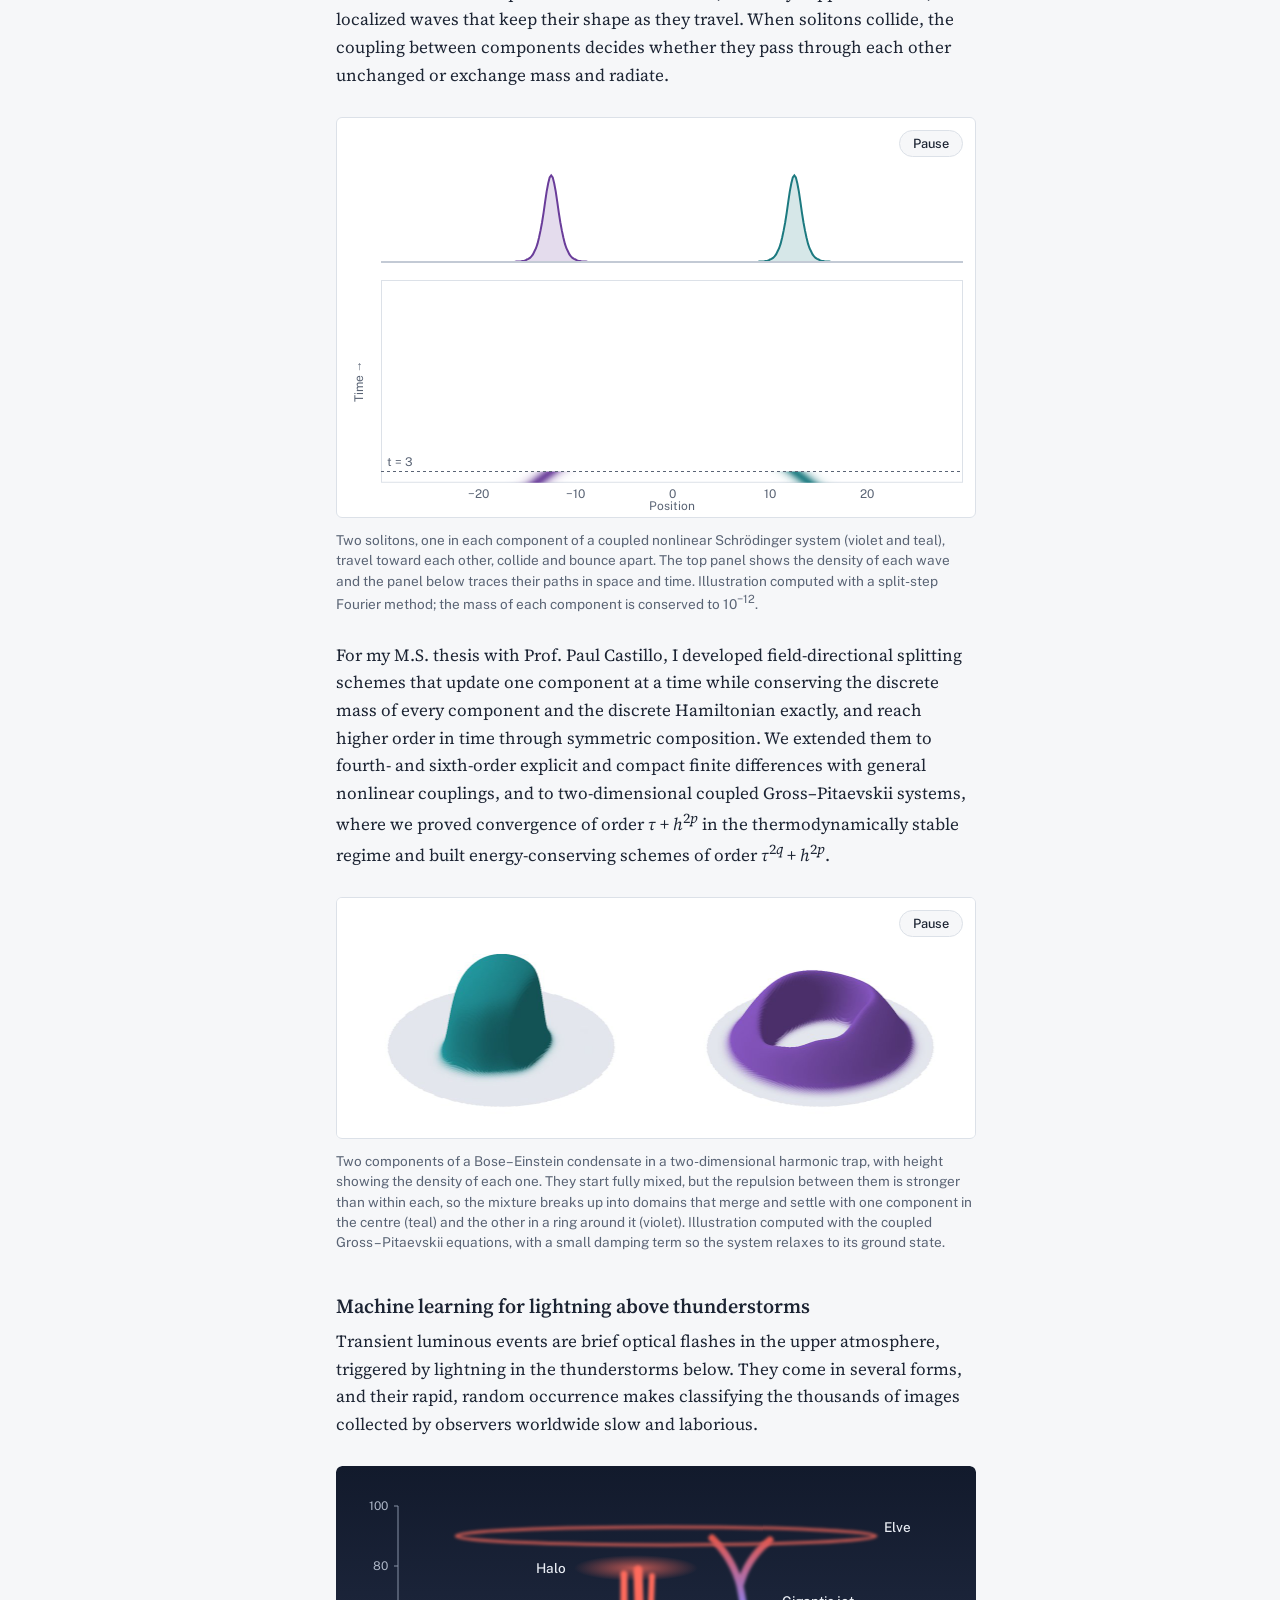
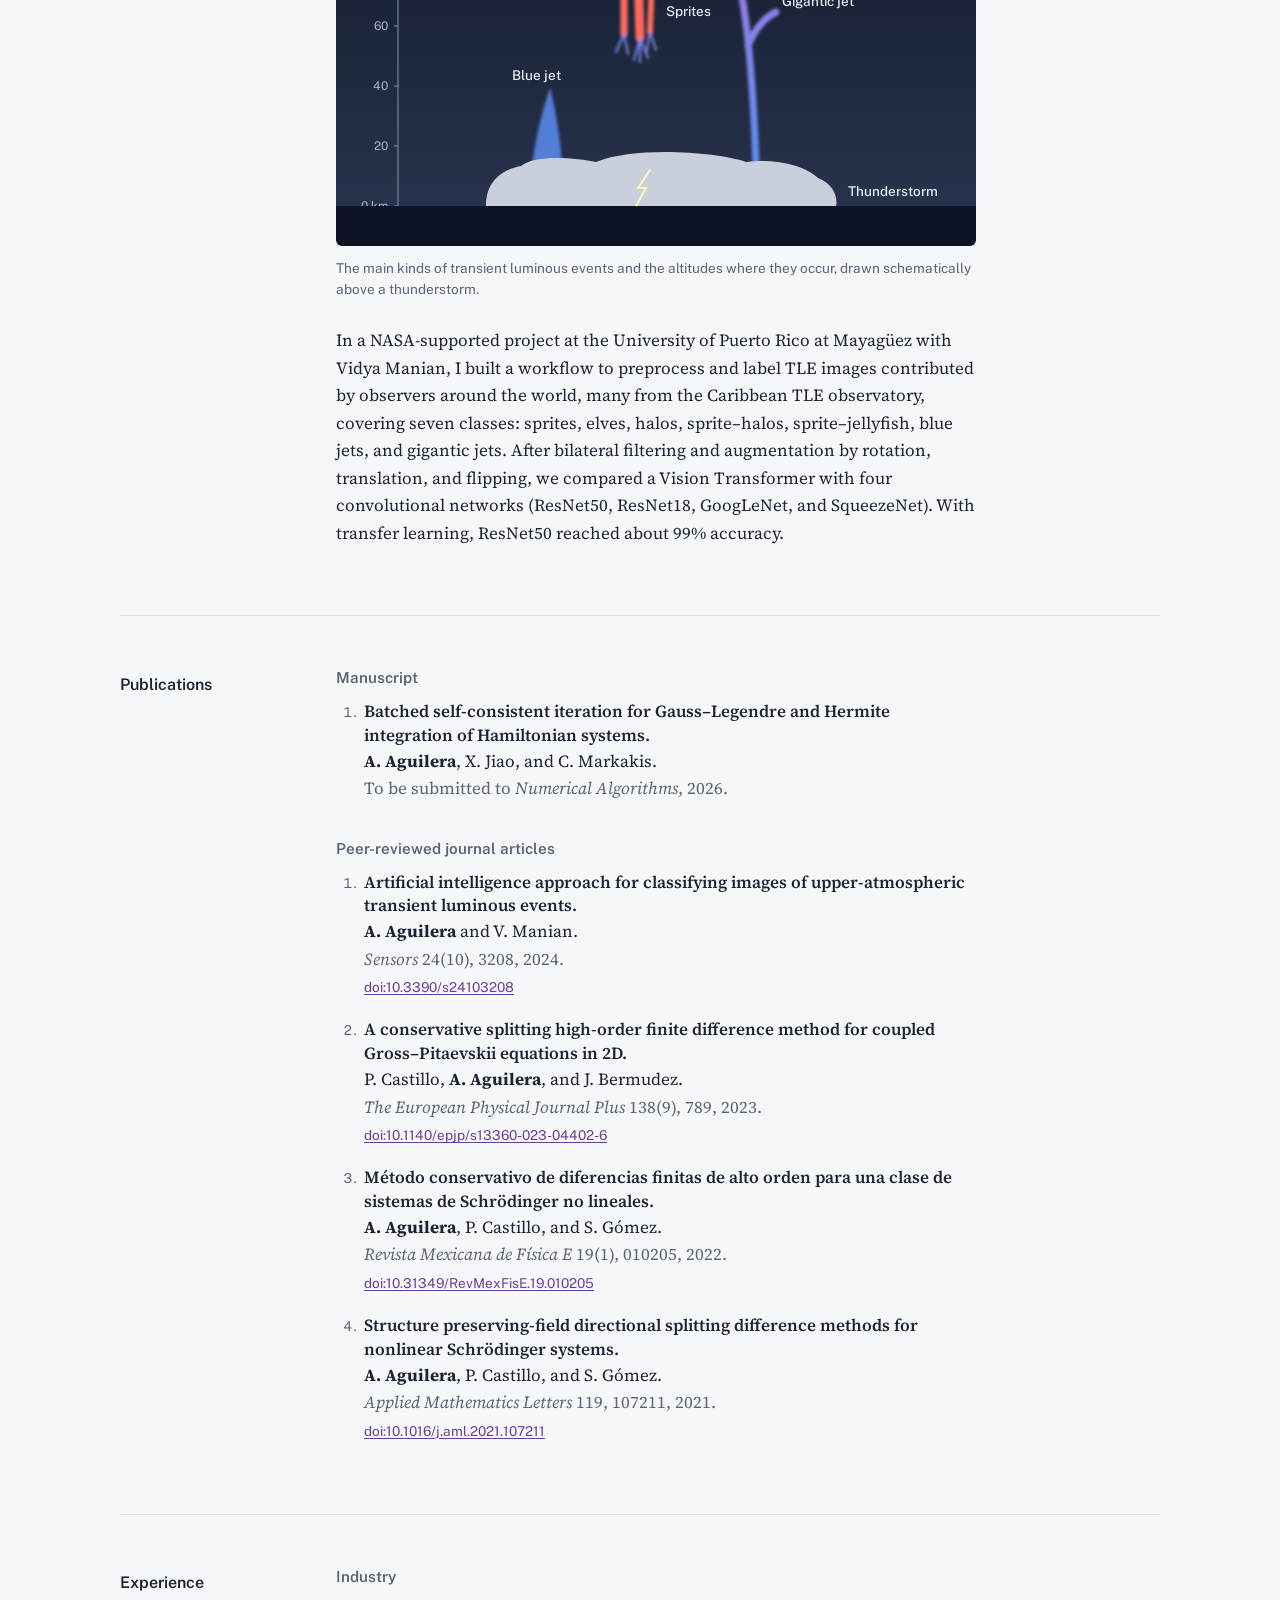
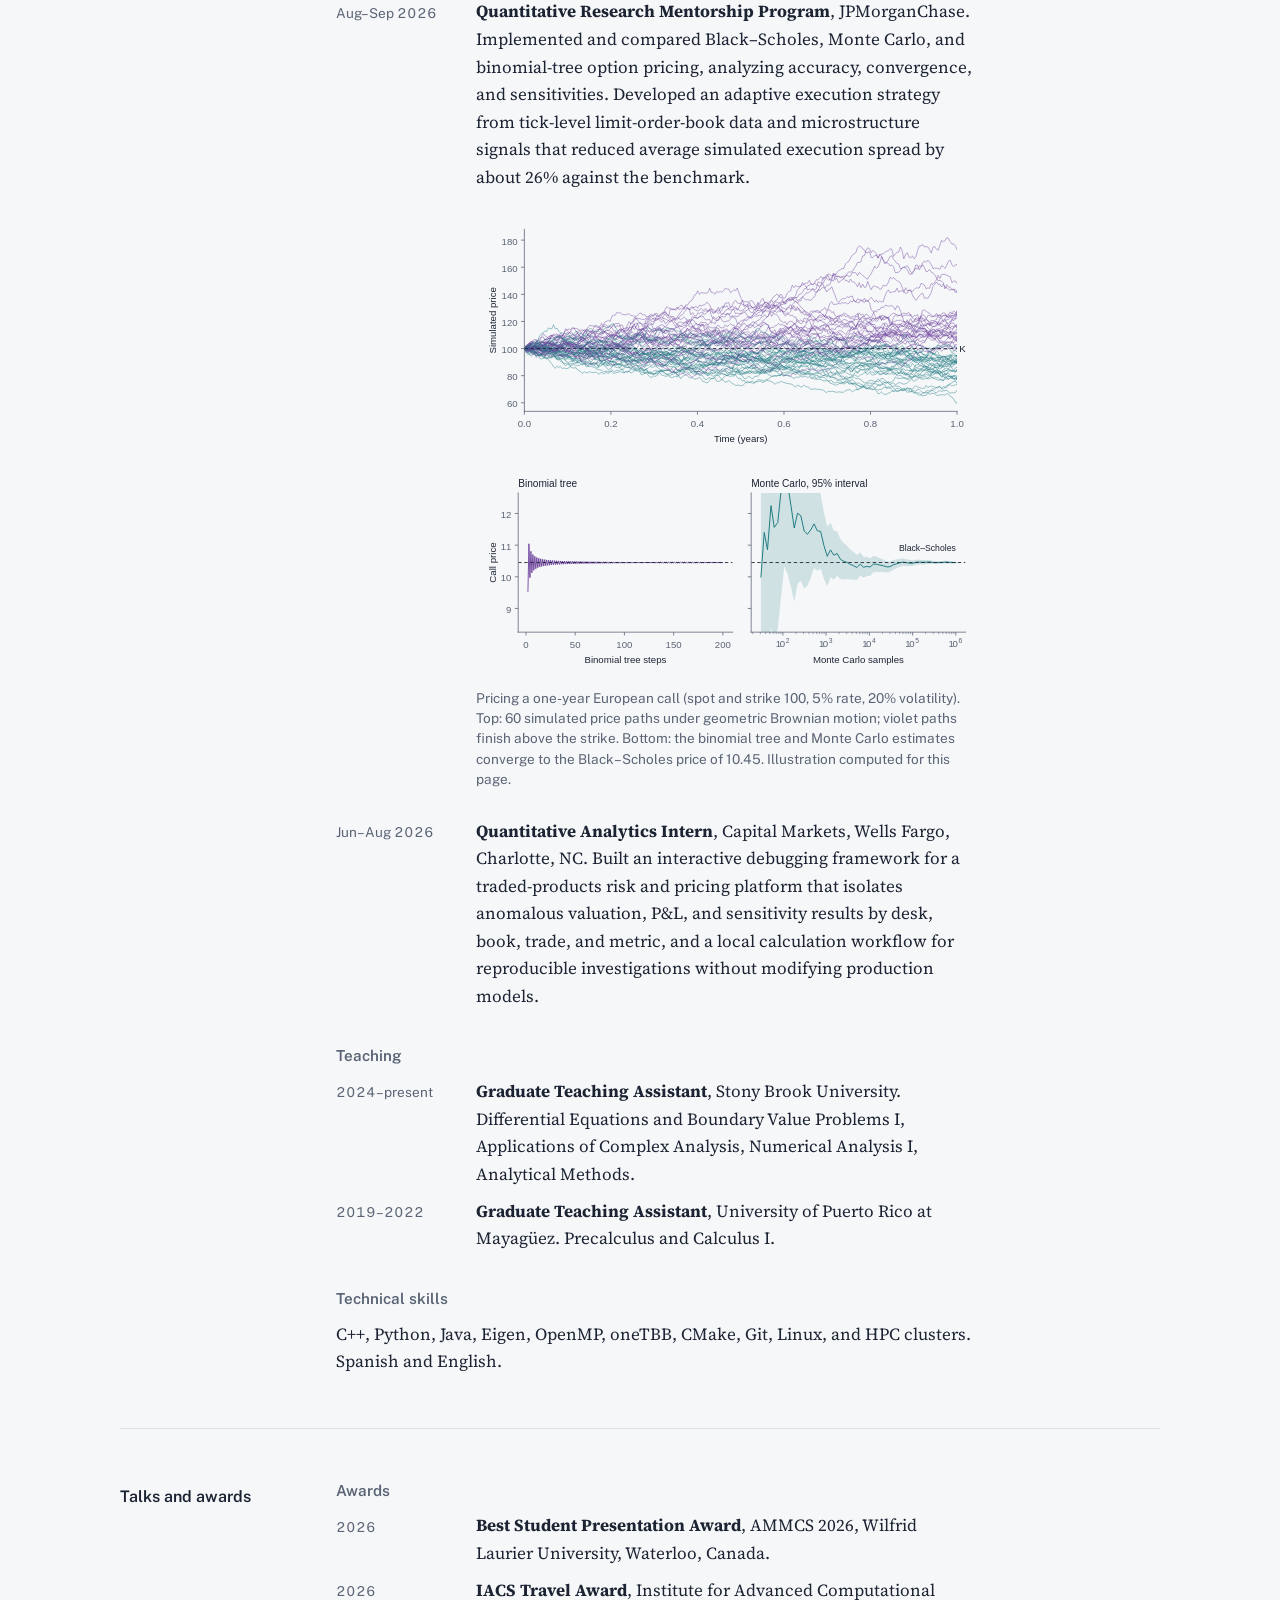
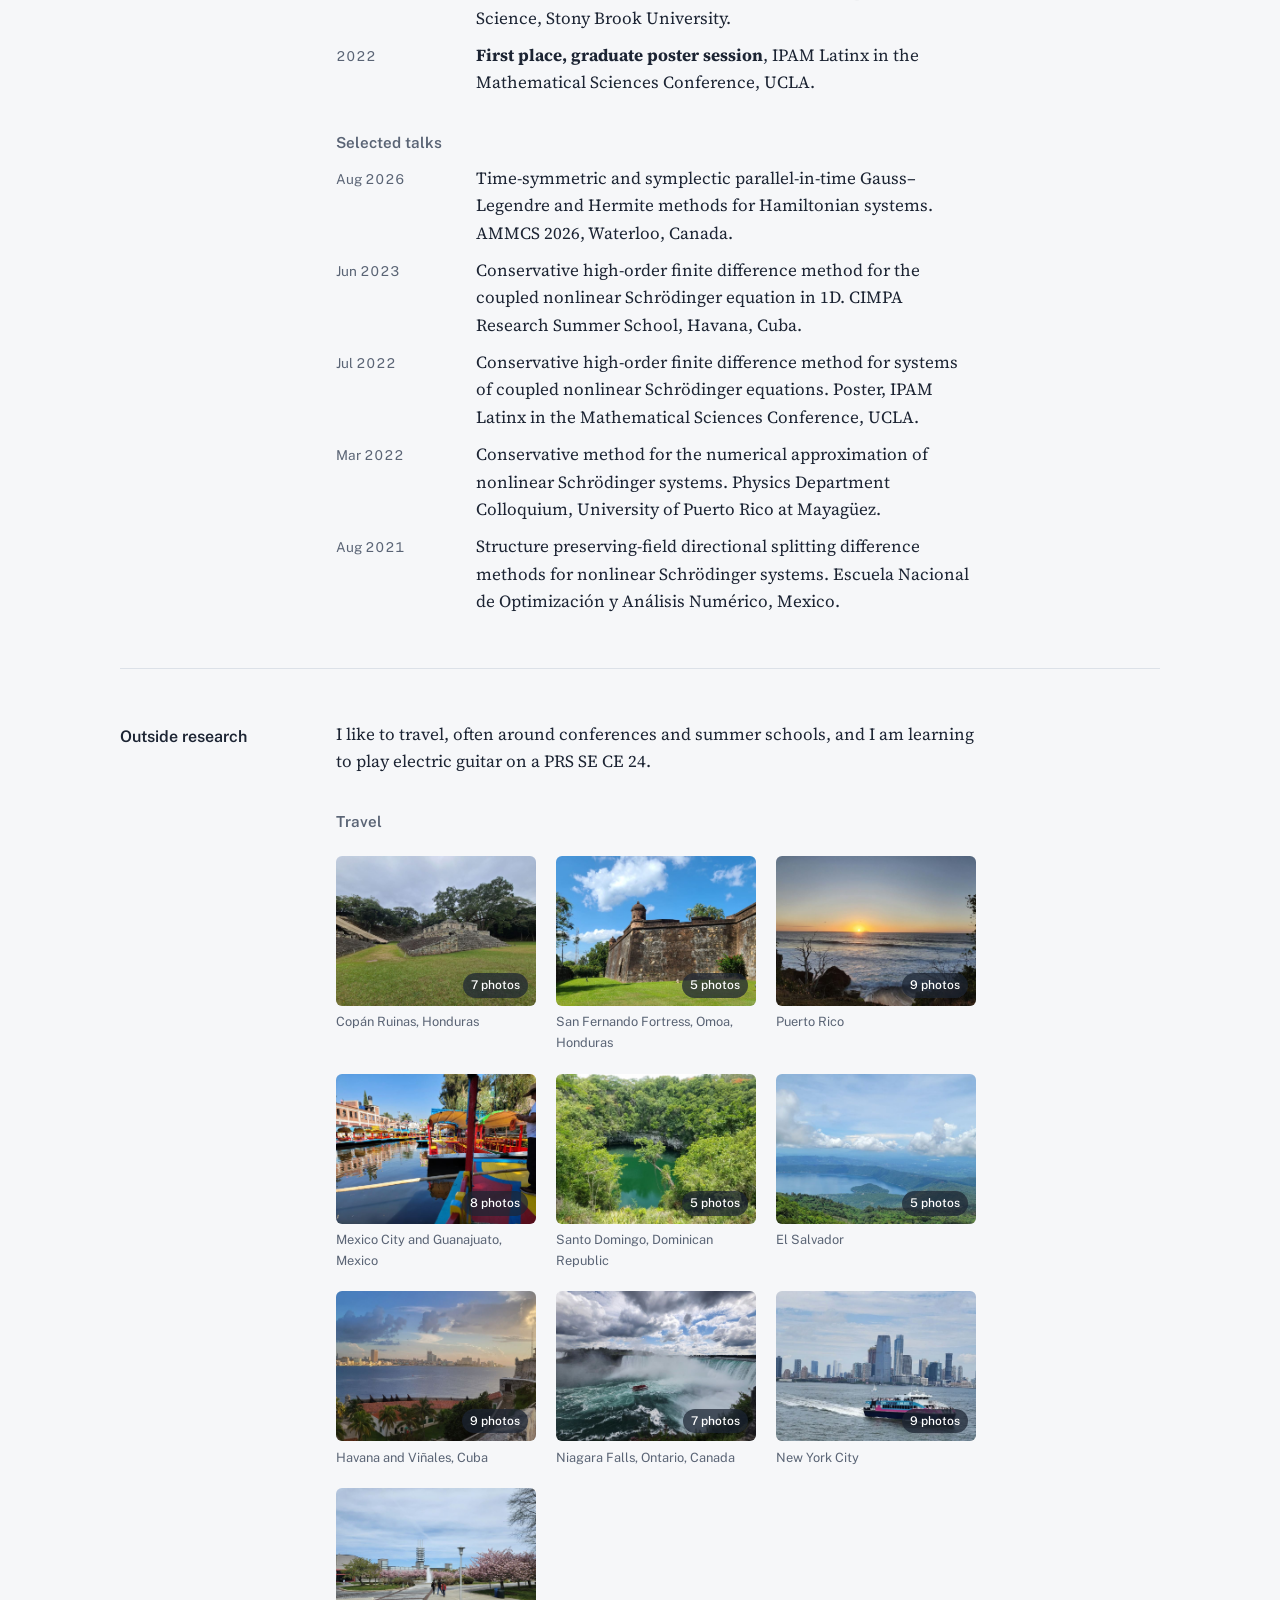
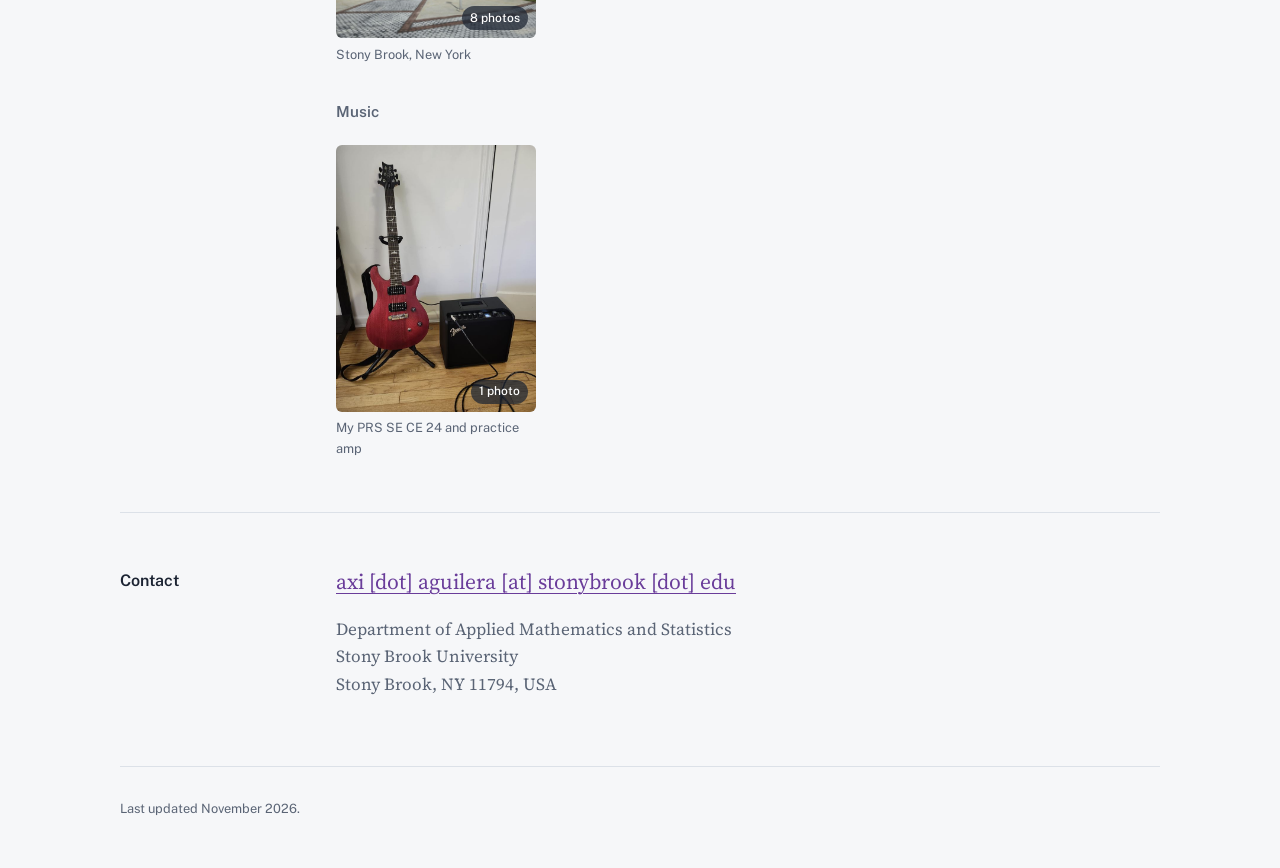
==== commit 7da67f79: "Update Open Graph image metadata in index.html Updated Open Graph image metadata and added additiona" ====
--- a/index.html
+++ b/index.html
@@ -11,7 +11,10 @@
   <meta property="og:title" content="Axi Fabricio Aguilera">
   <meta property="og:description" content="Ph.D. student in Applied Mathematics and Statistics at Stony Brook University. Structure-preserving and parallel-in-time numerical methods for Hamiltonian systems.">
   <meta property="og:url" content="https://axiaguilera.github.io/">
-  <meta property="og:image" content="https://axiaguilera.github.io/assets/img/portrait.jpg">
+  <meta property="og:image" content="https://axiaguilera.github.io/assets/img/og-image.jpg">
+  <meta property="og:image:width" content="1200">
+  <meta property="og:image:height" content="627">
+  <meta property="og:image:alt" content="Portrait of Axi Fabricio Aguilera">
   <script type="application/ld+json">
   {
     "@context": "https://schema.org",
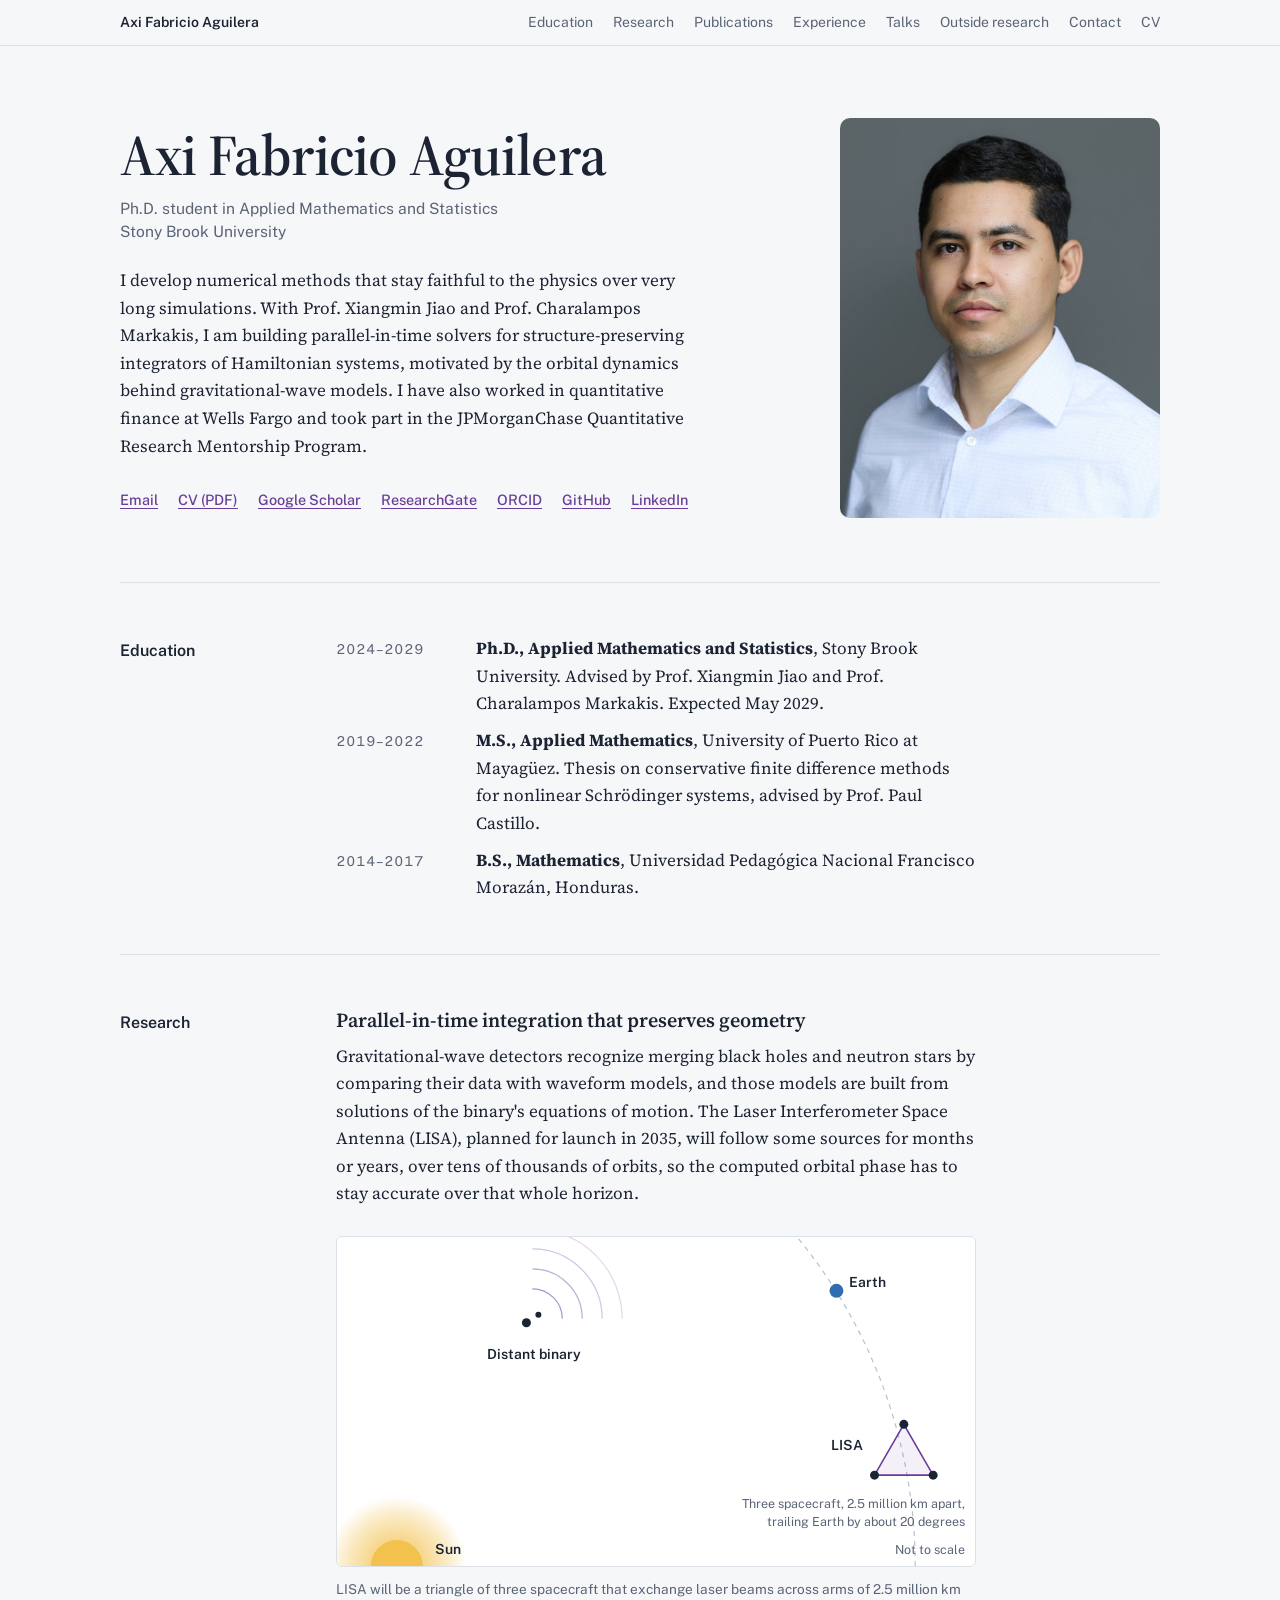
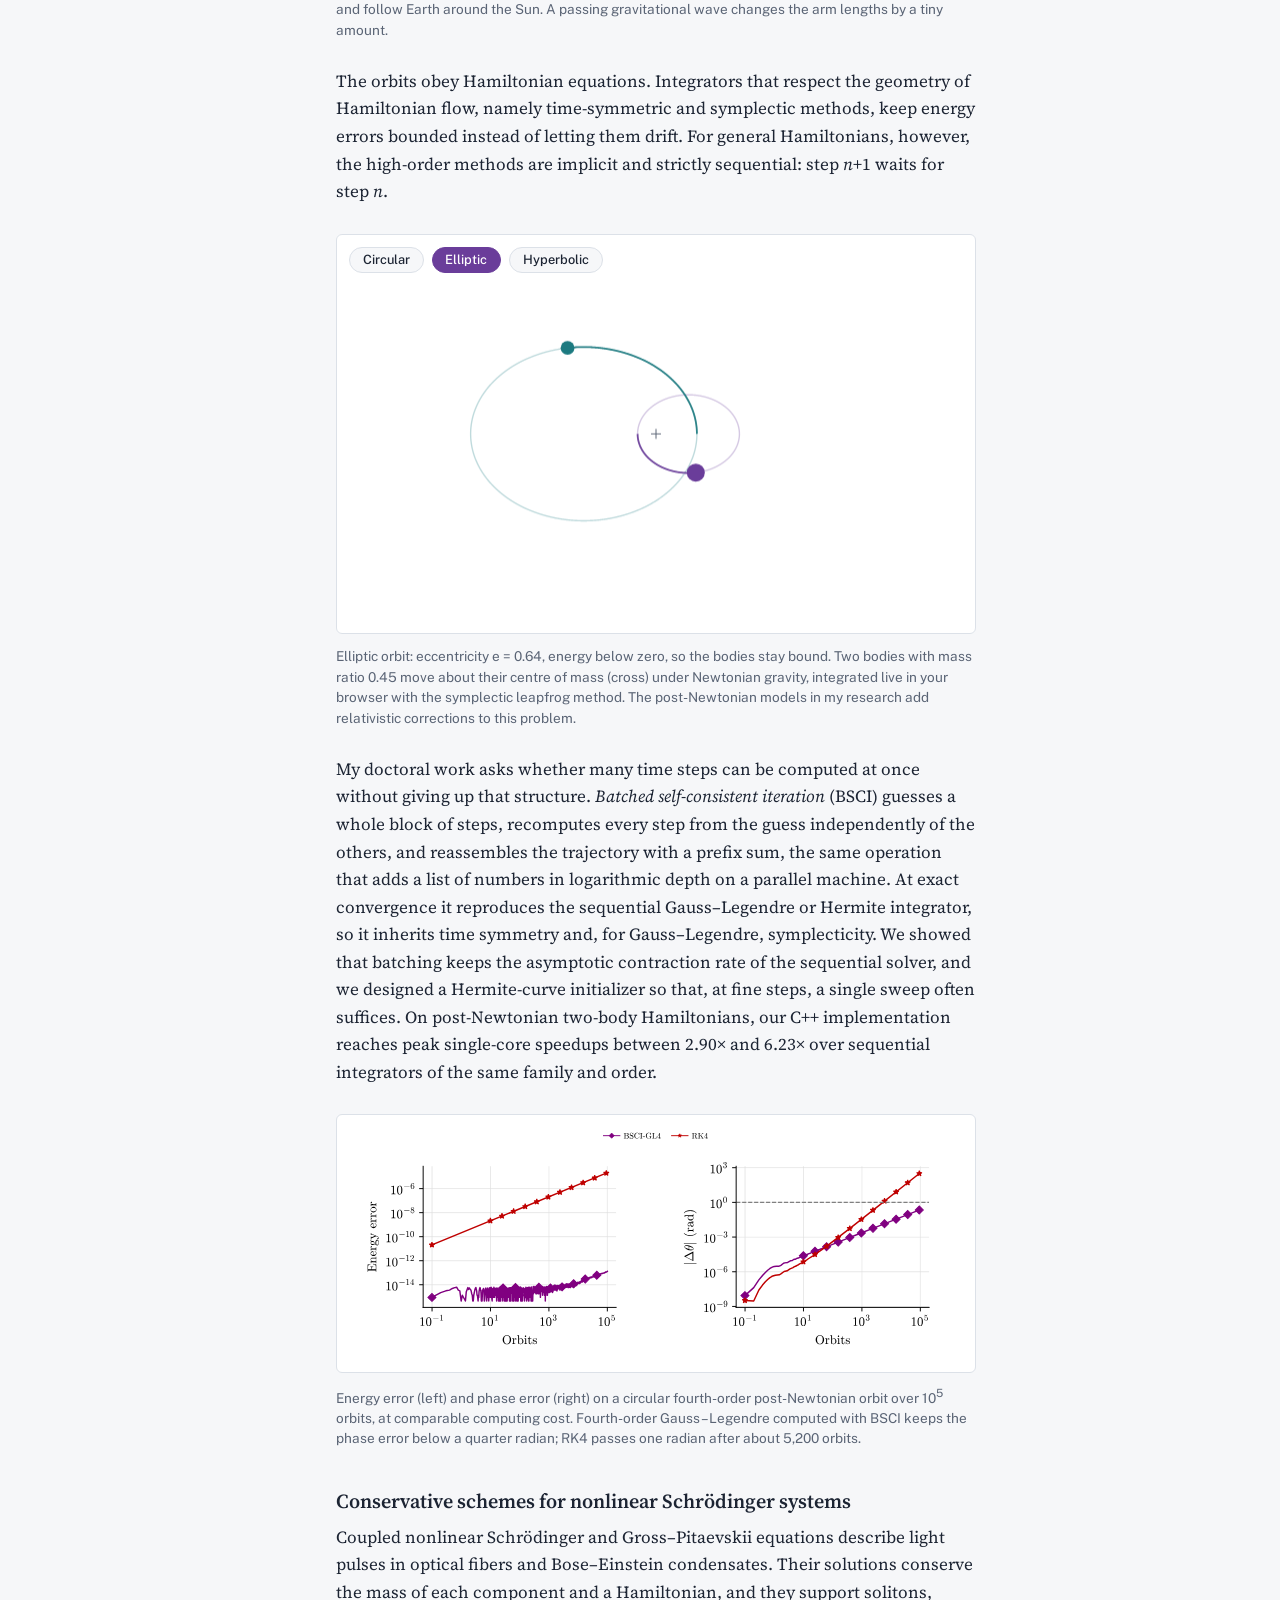
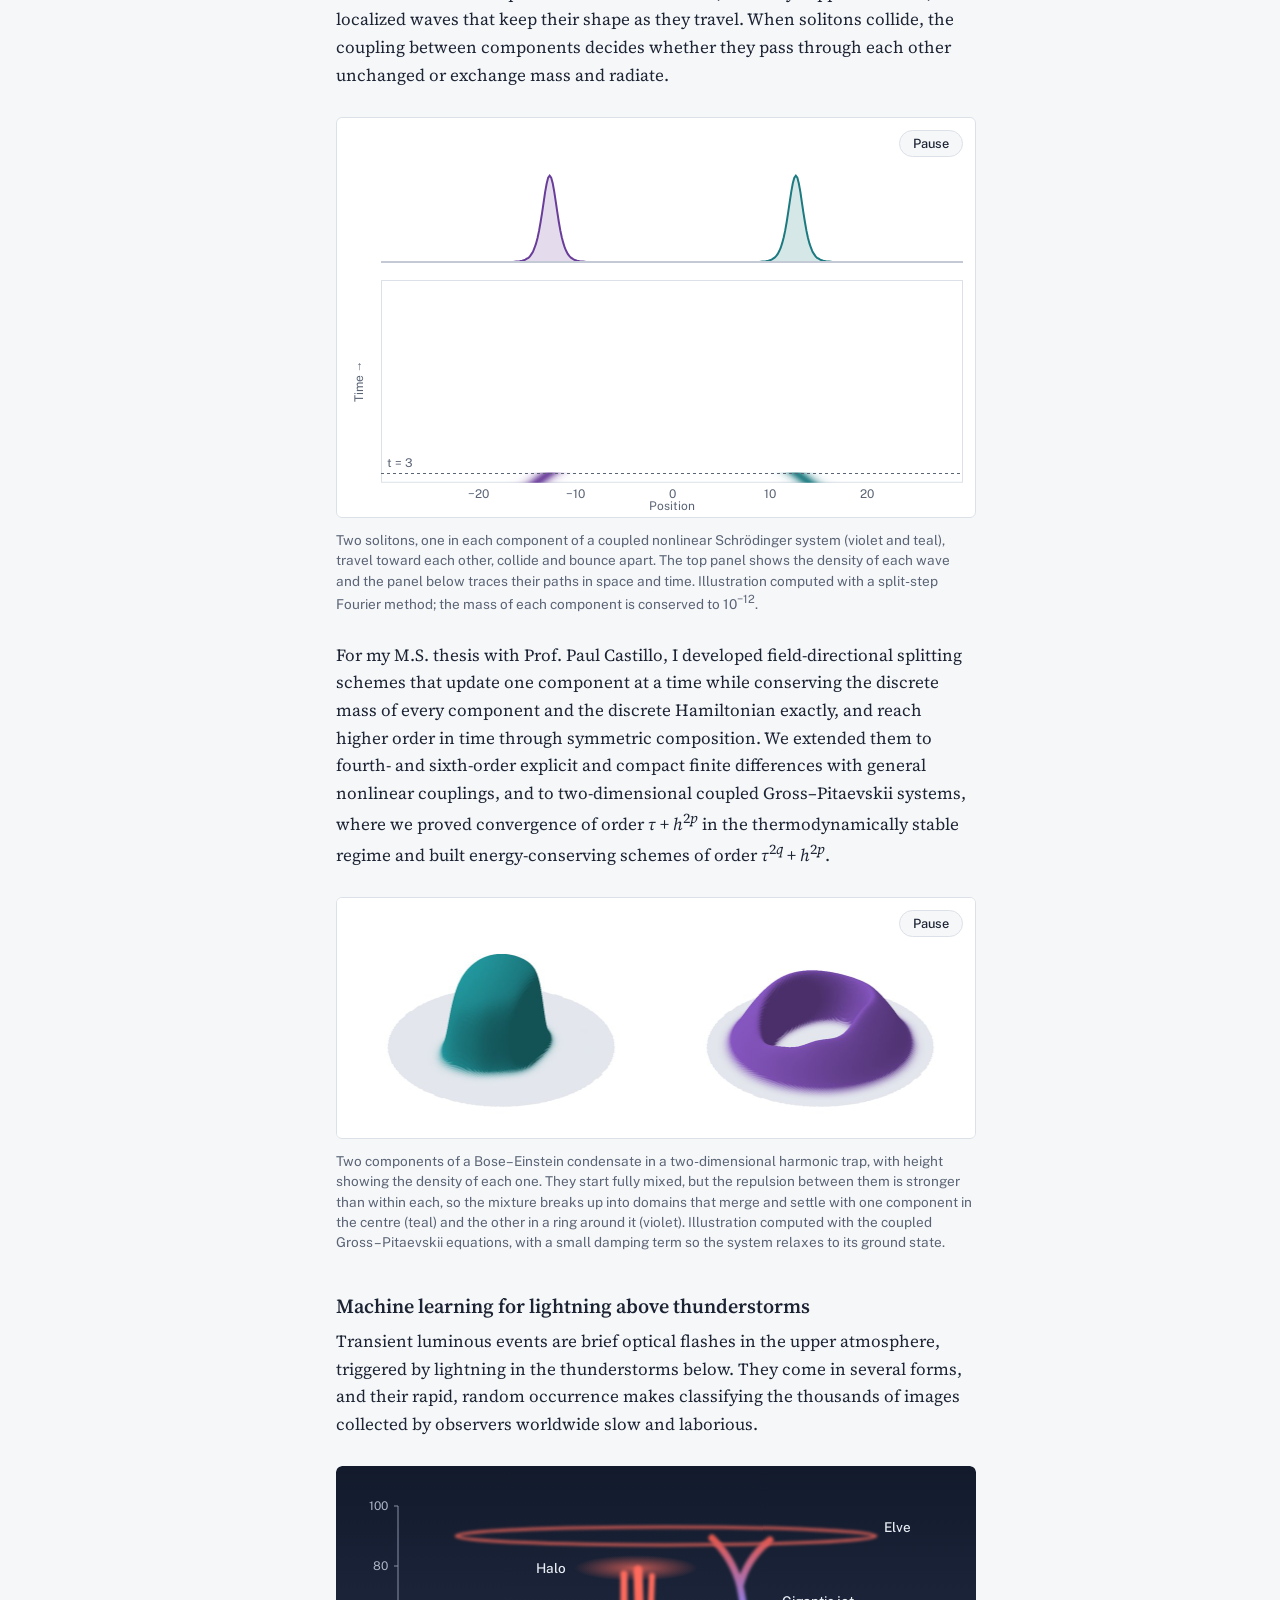
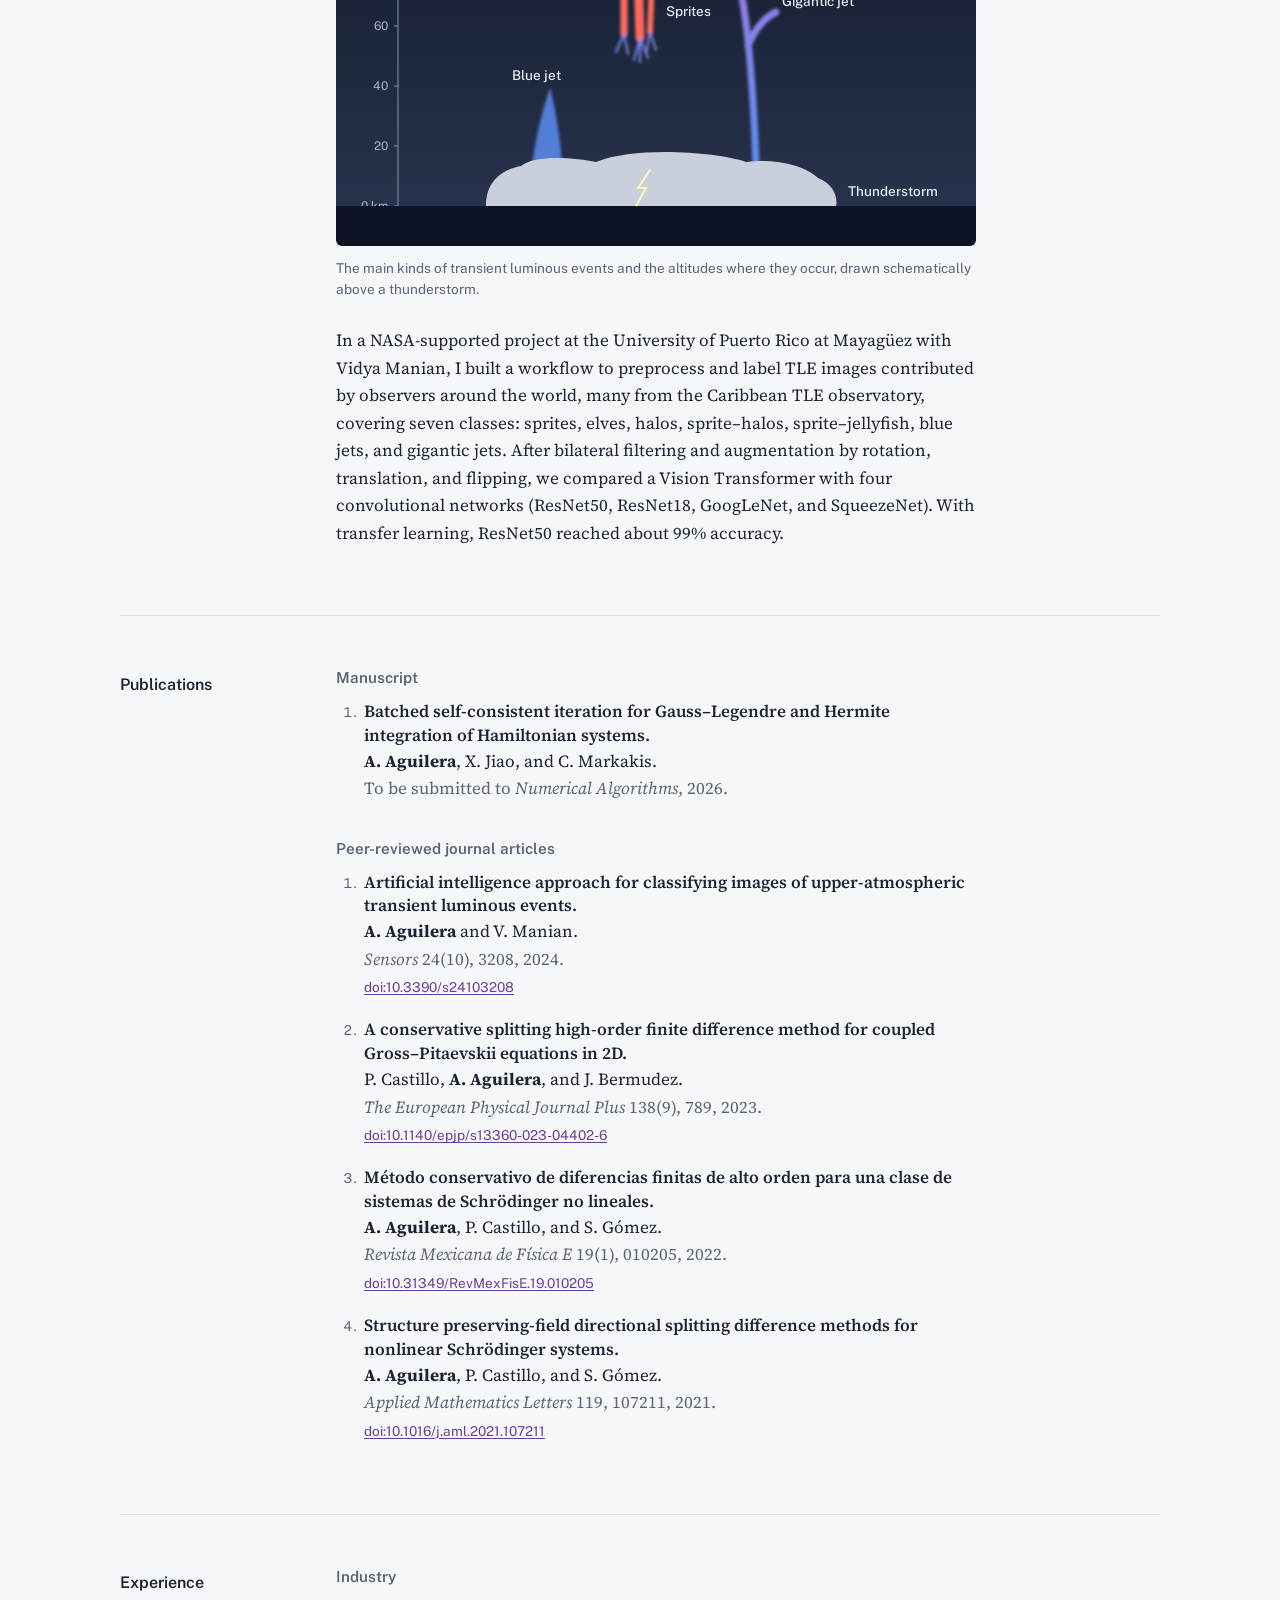
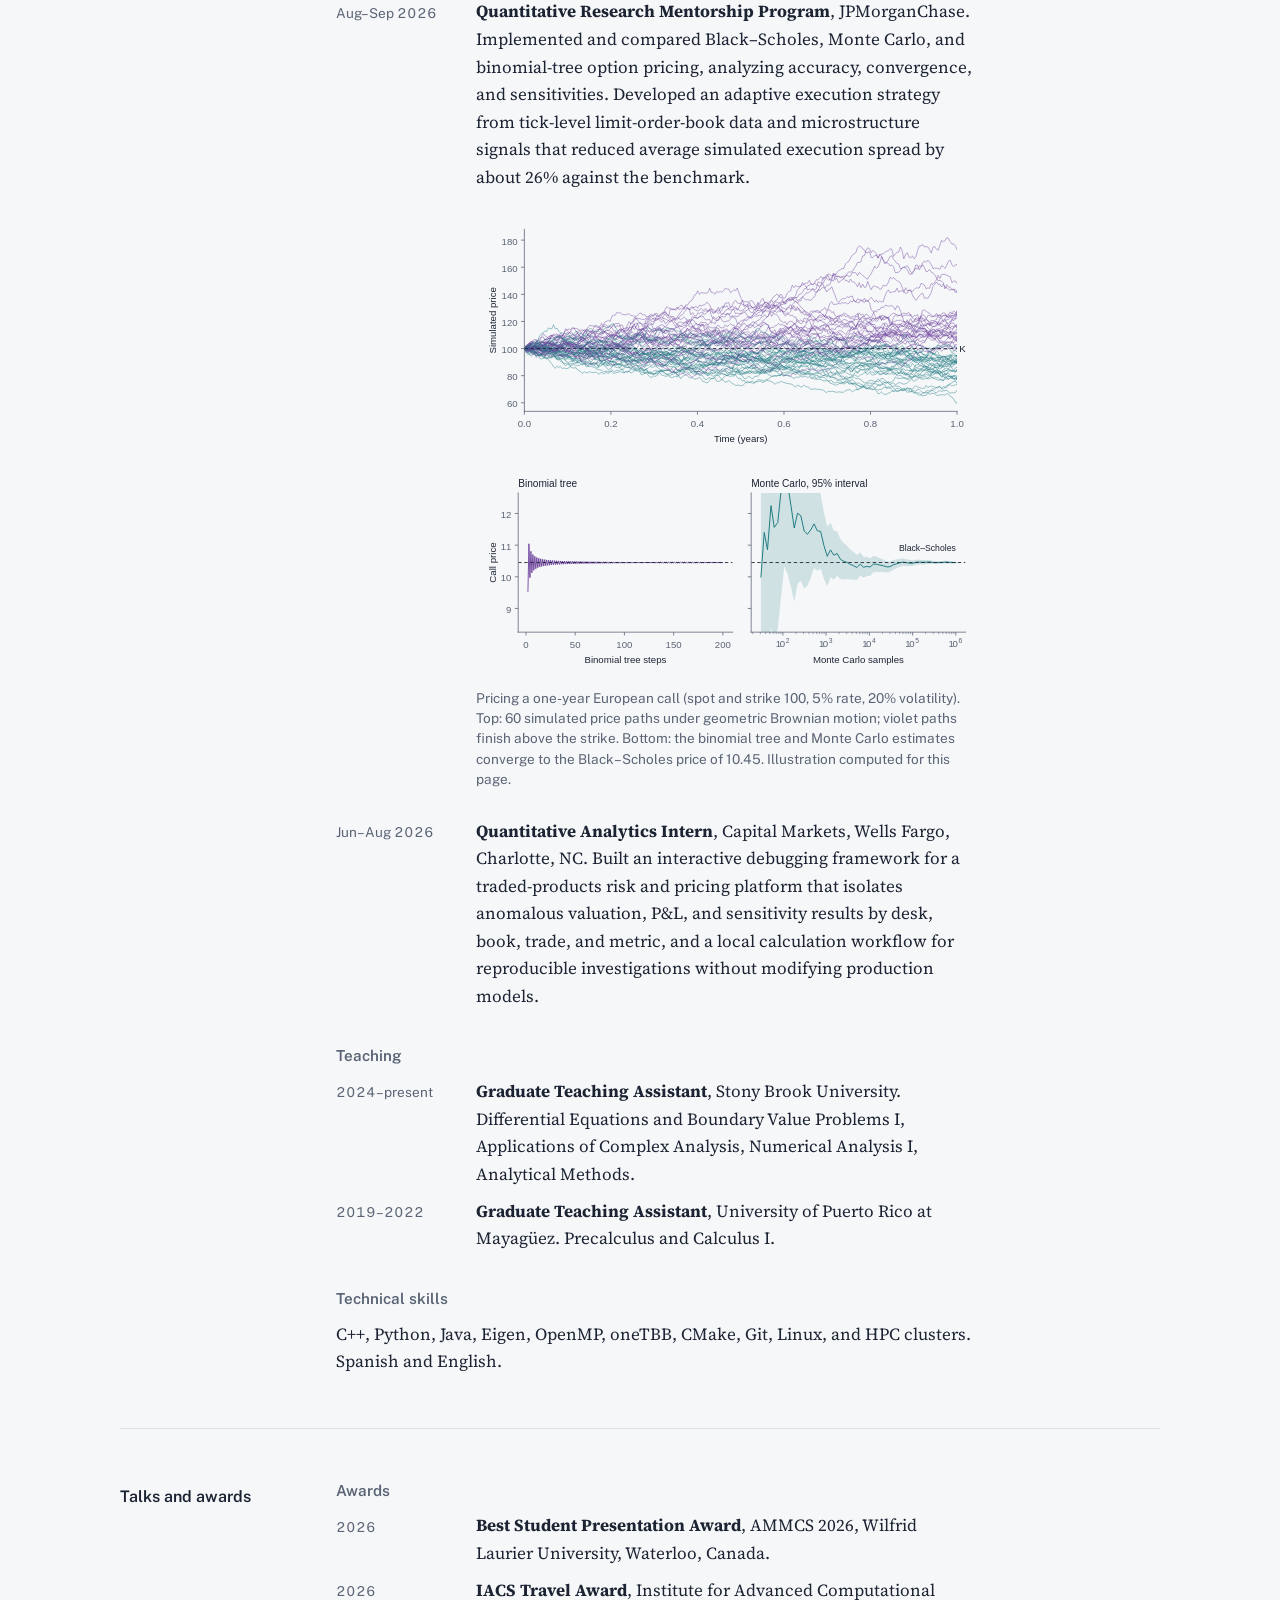
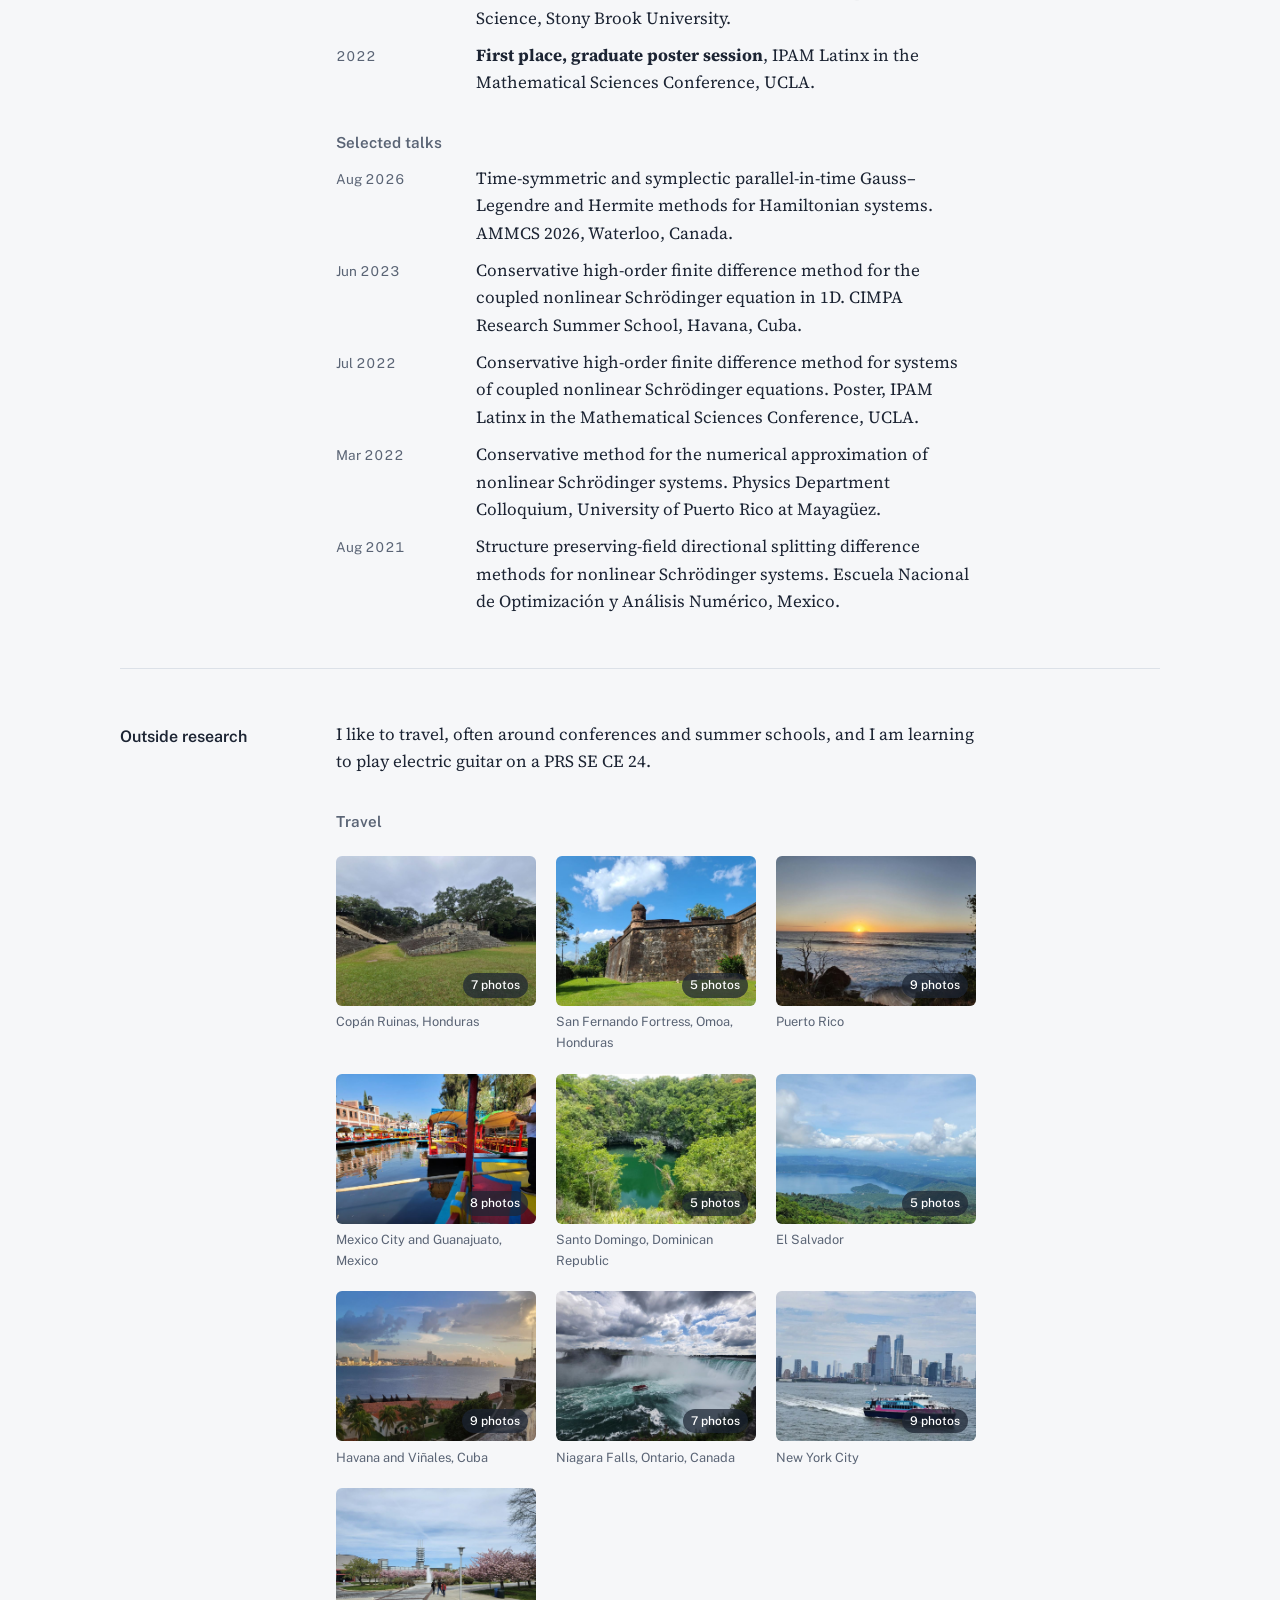
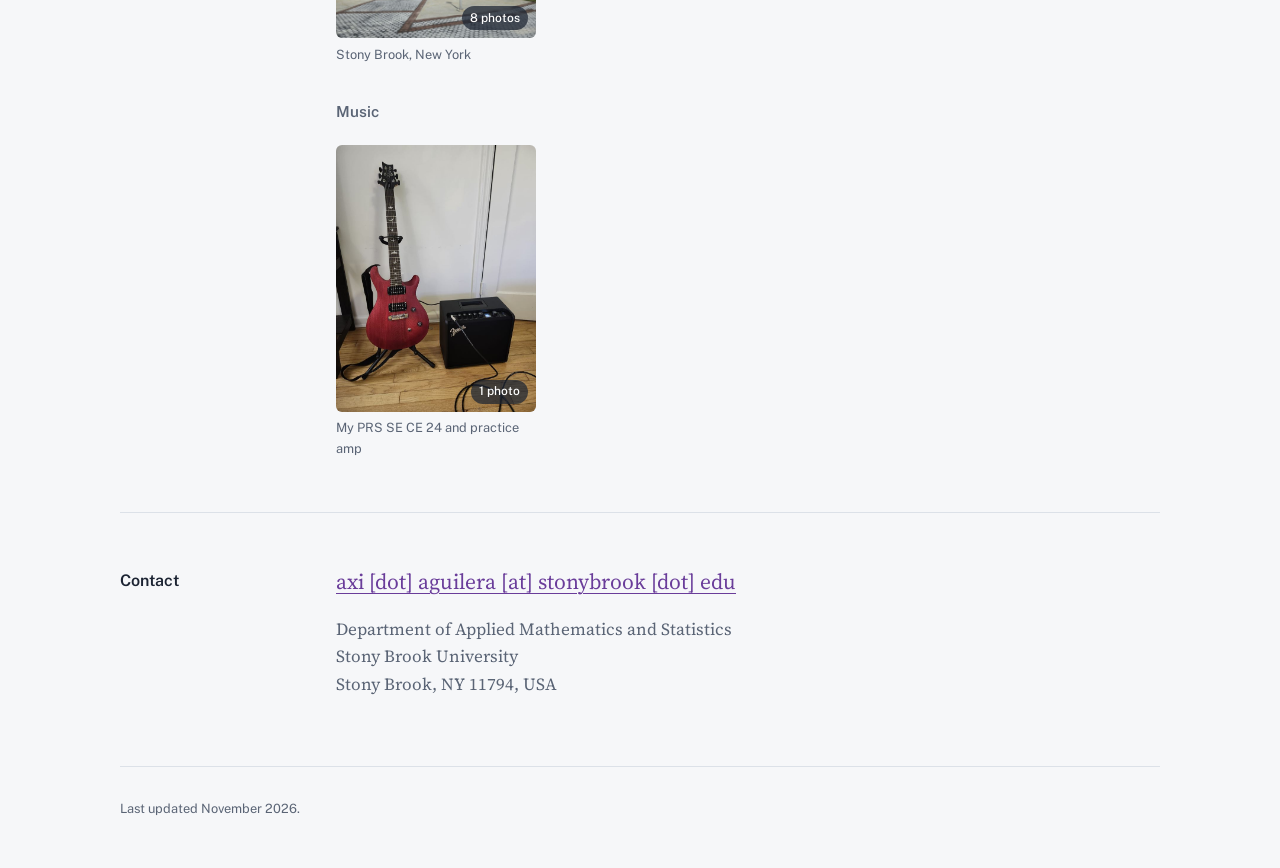
==== commit ce19c53f: "Update index.html" ====
--- a/index.html
+++ b/index.html
@@ -721,5 +721,8 @@
 <script src="assets/js/solitons.js"></script>
 <script src="assets/js/anim-video.js"></script>
 <script src="assets/js/gallery.js"></script>
+<!-- Visit counter (GoatCounter: no cookies, no personal data) -->
+<script data-goatcounter="https://aapersonalwebsite.goatcounter.com/count"
+        async src="https://gc.zgo.at/count.js"></script>
 </body>
 </html>
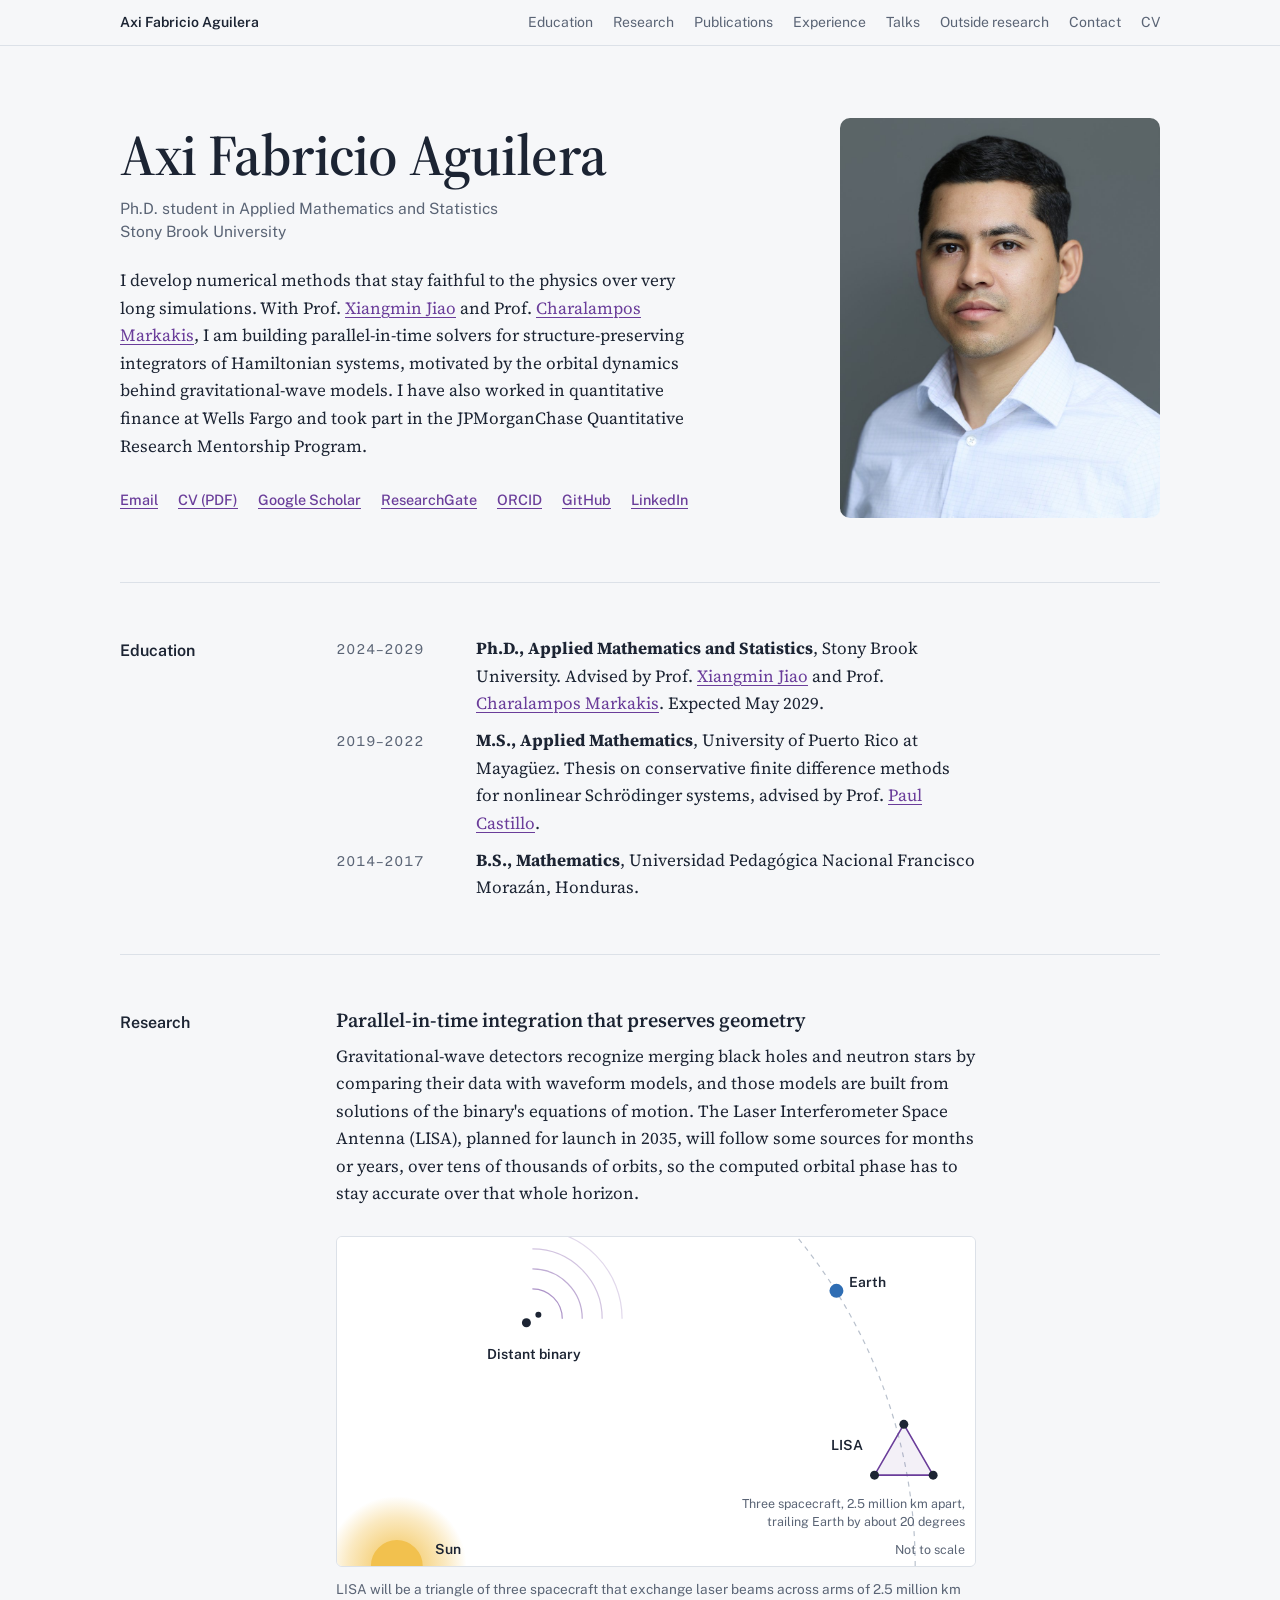
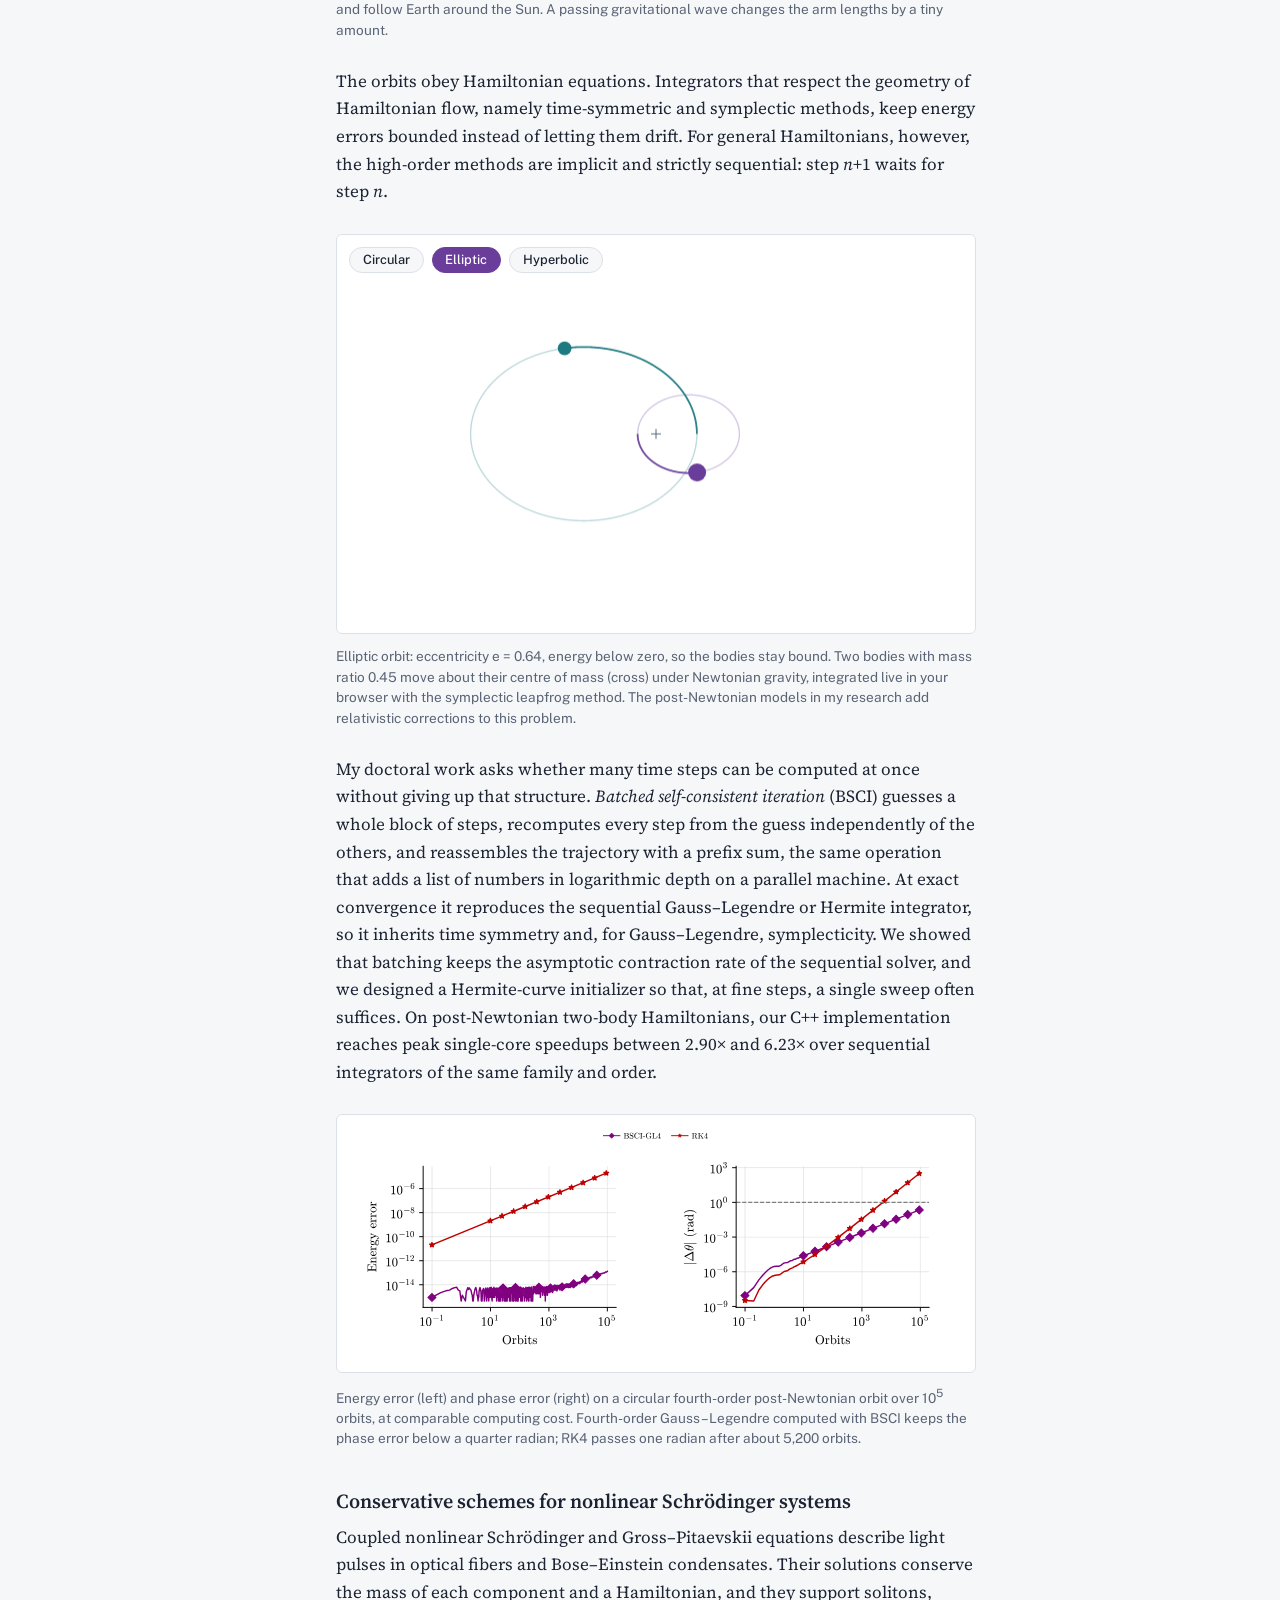
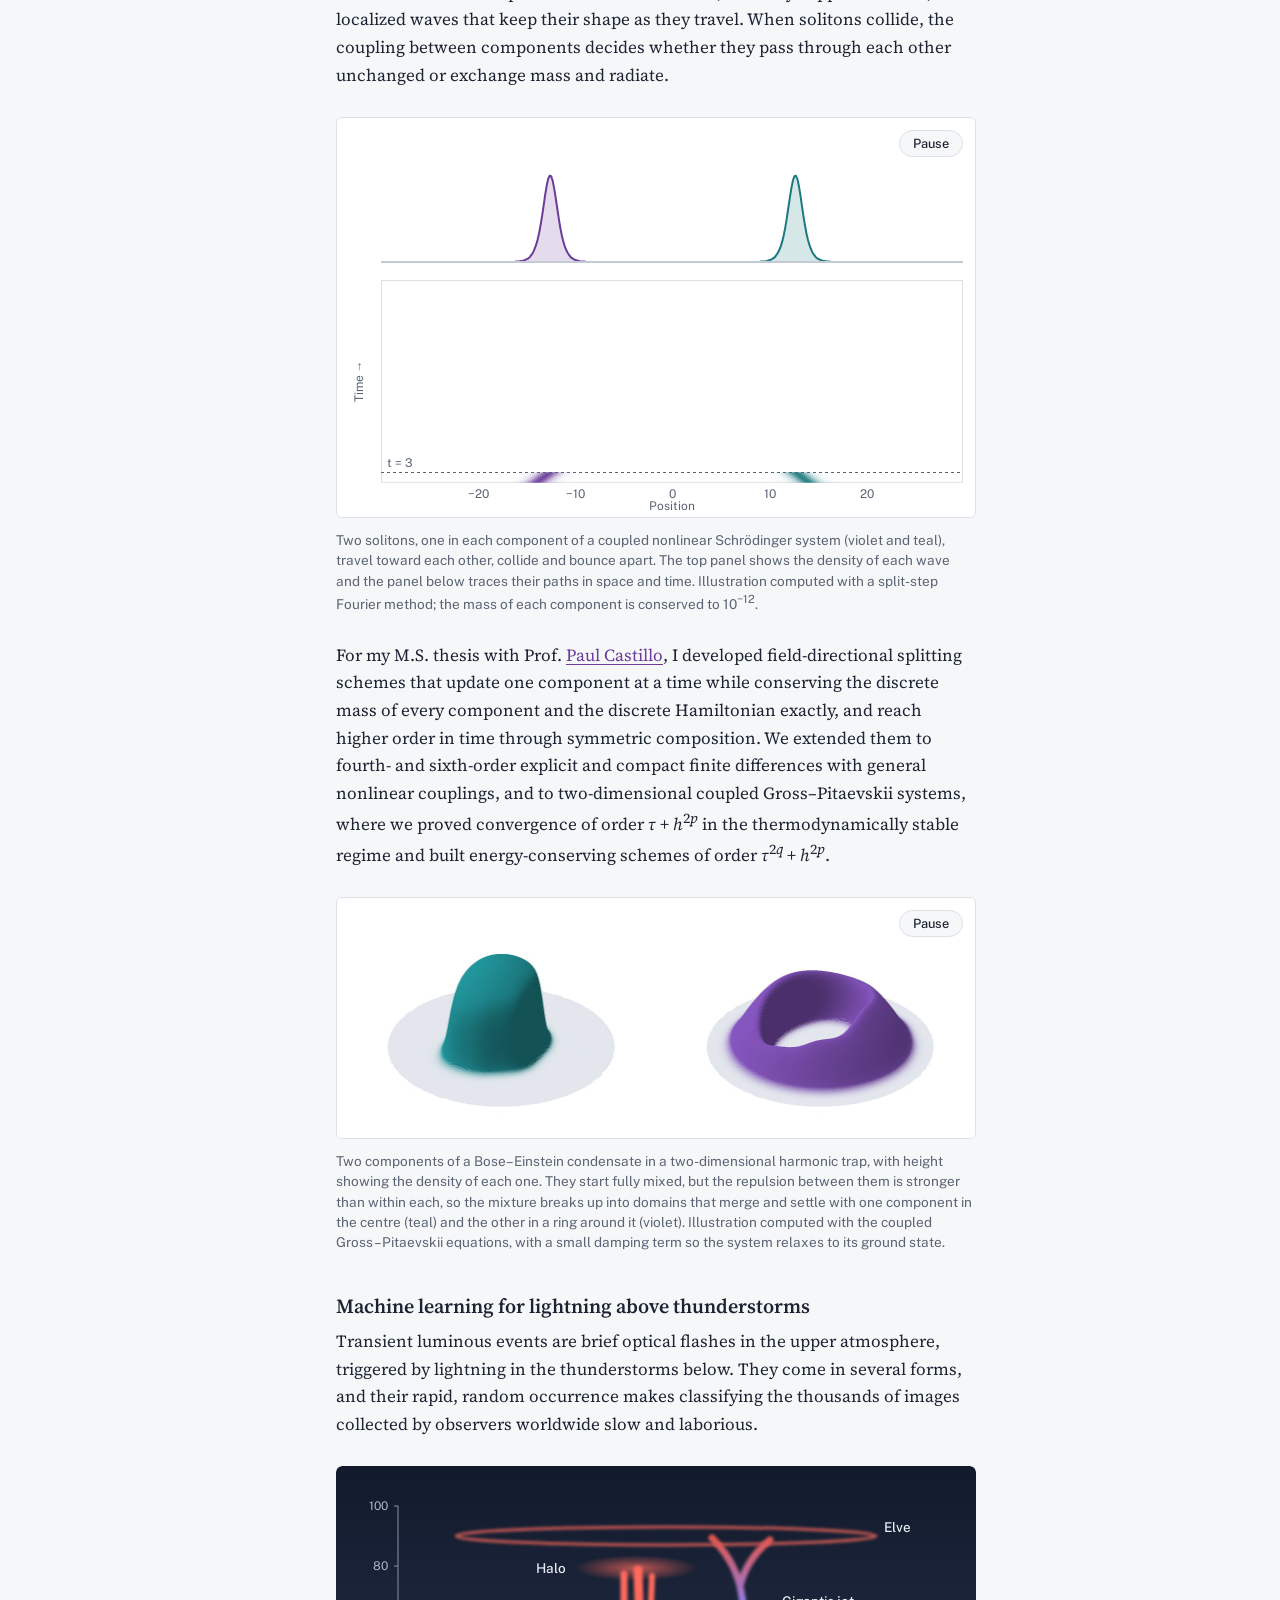
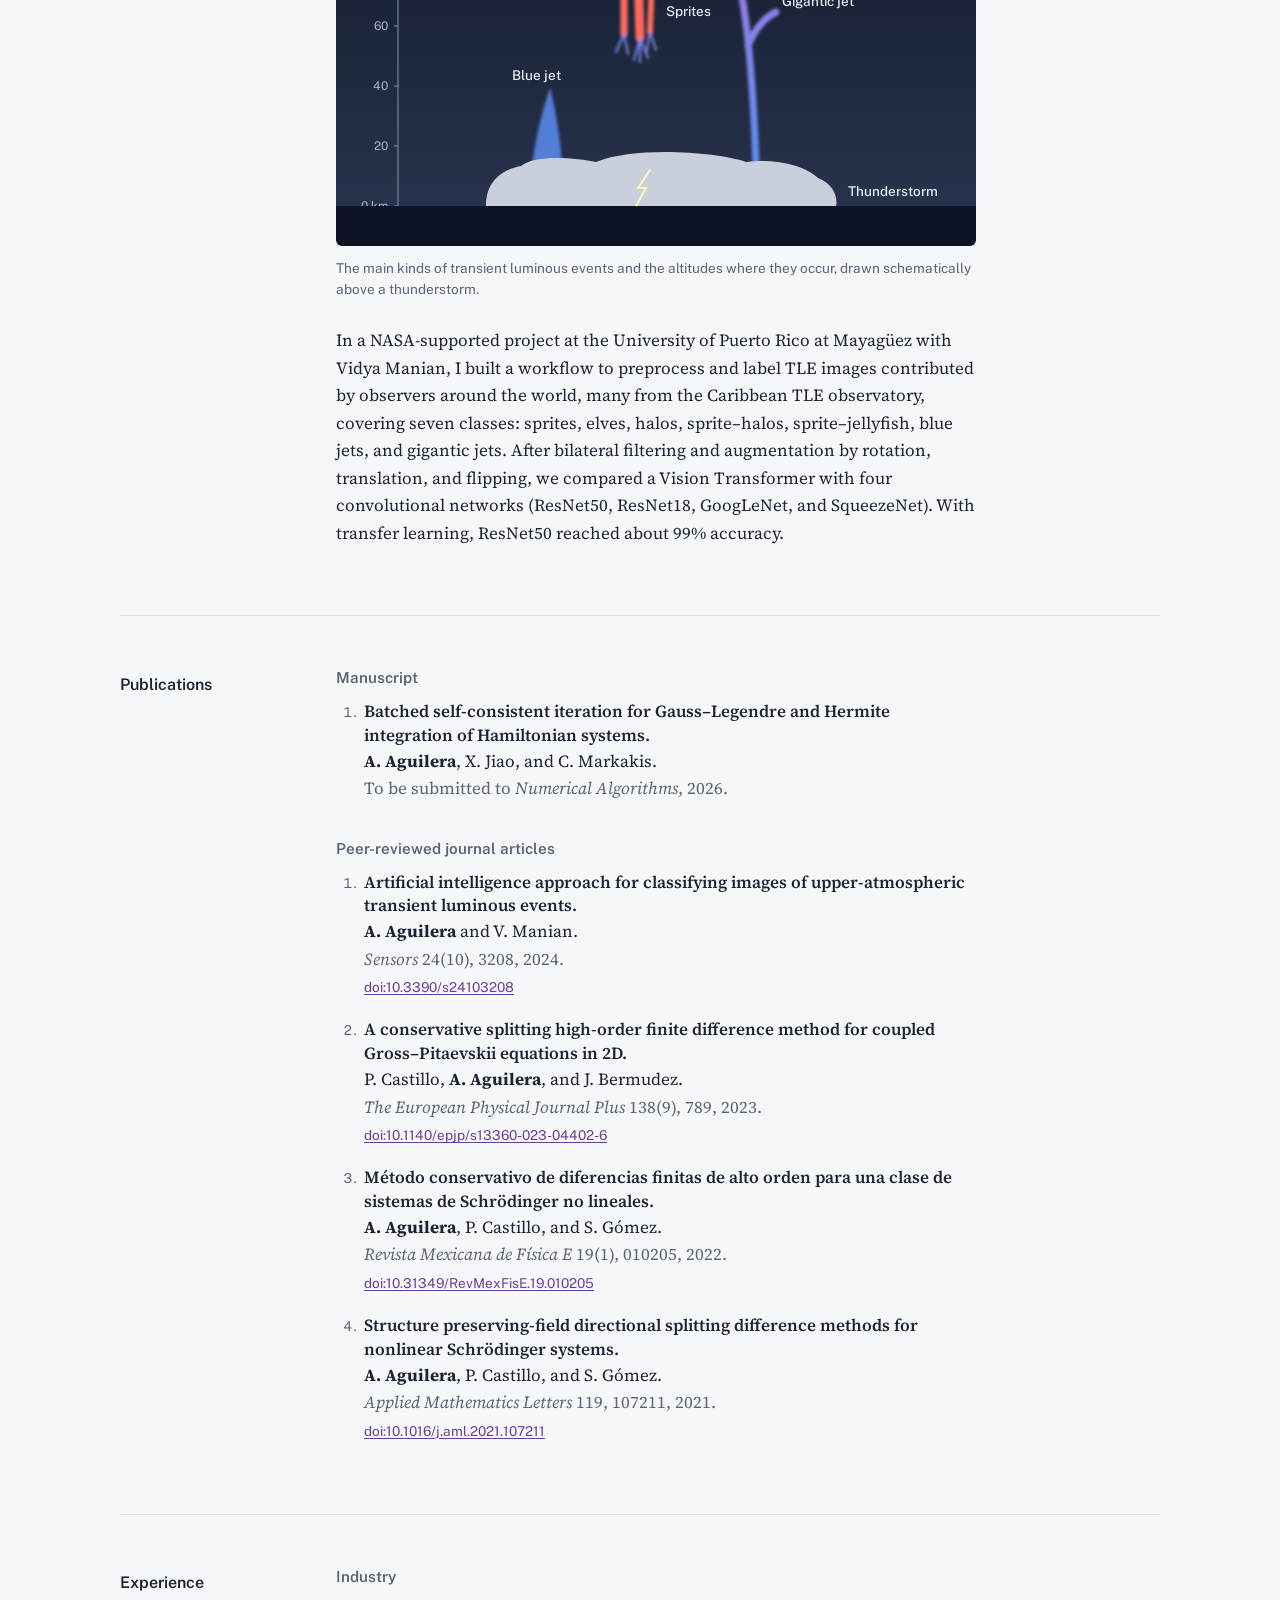
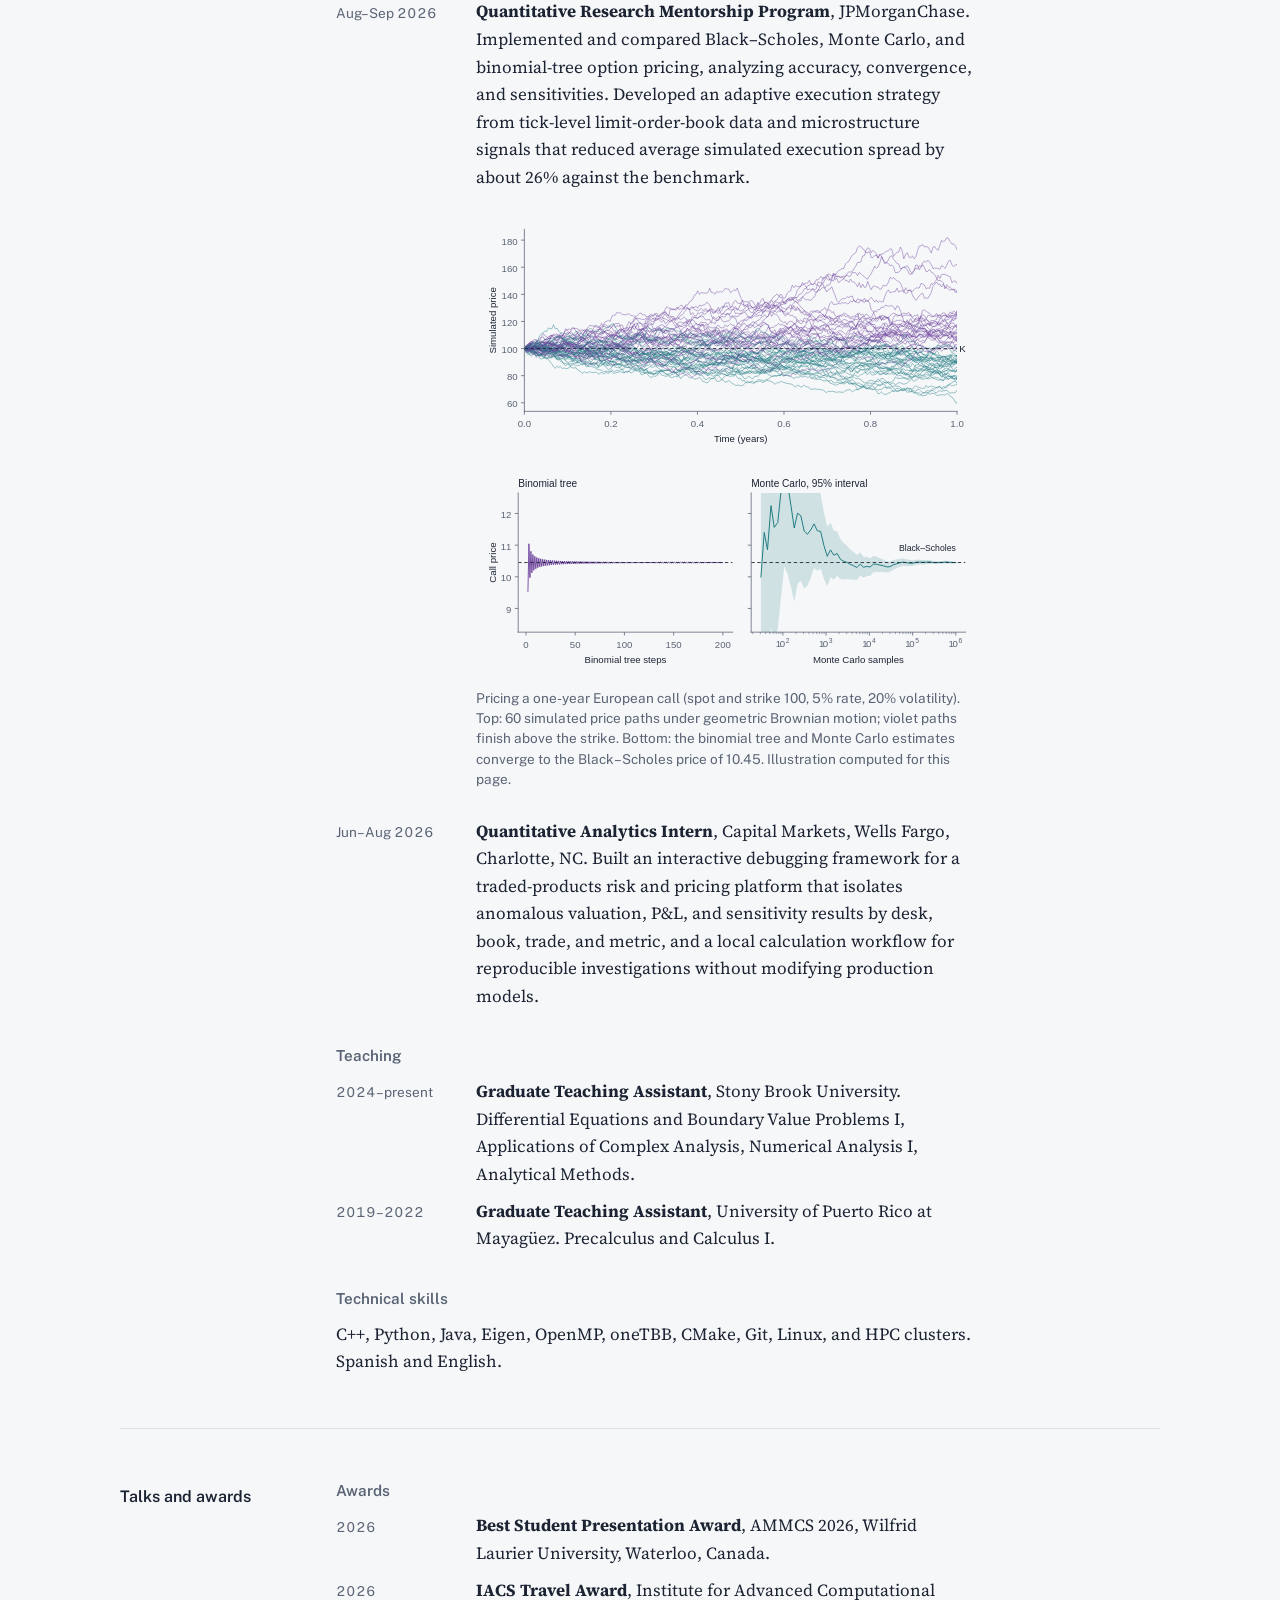
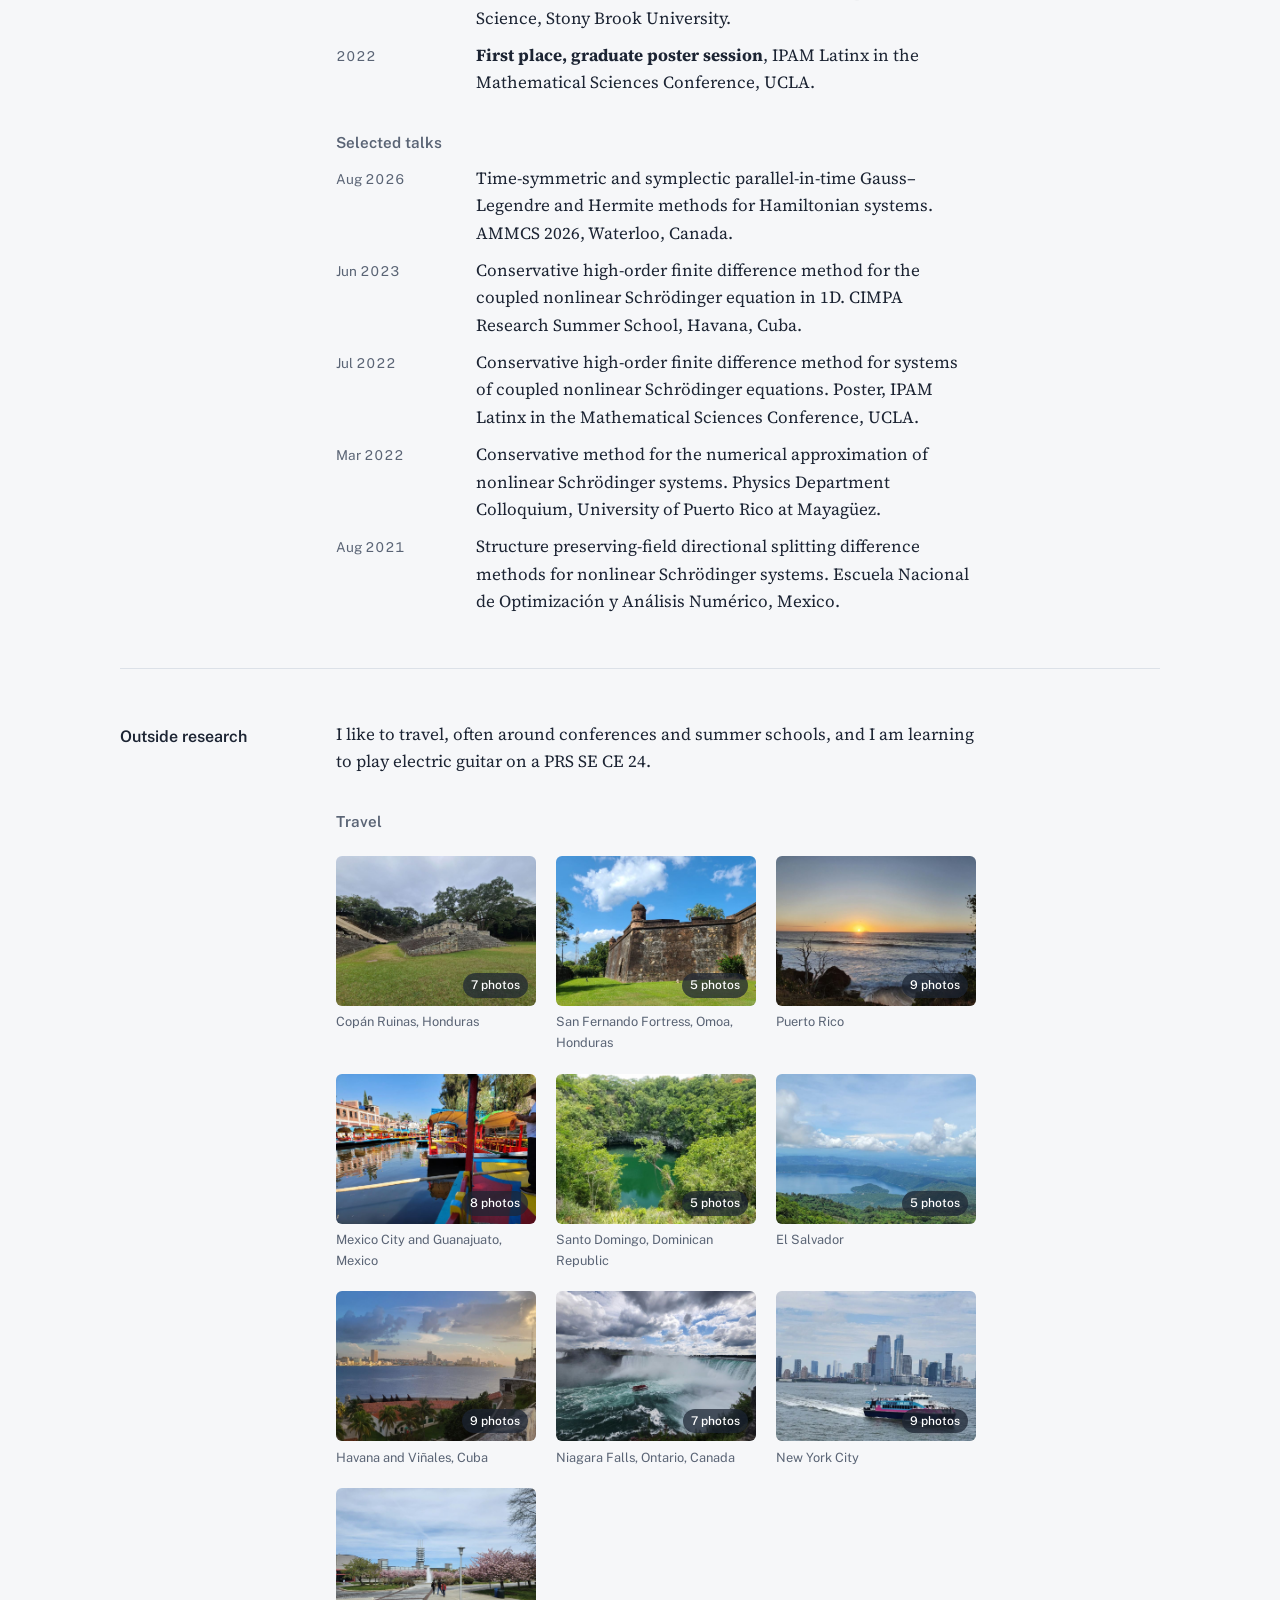
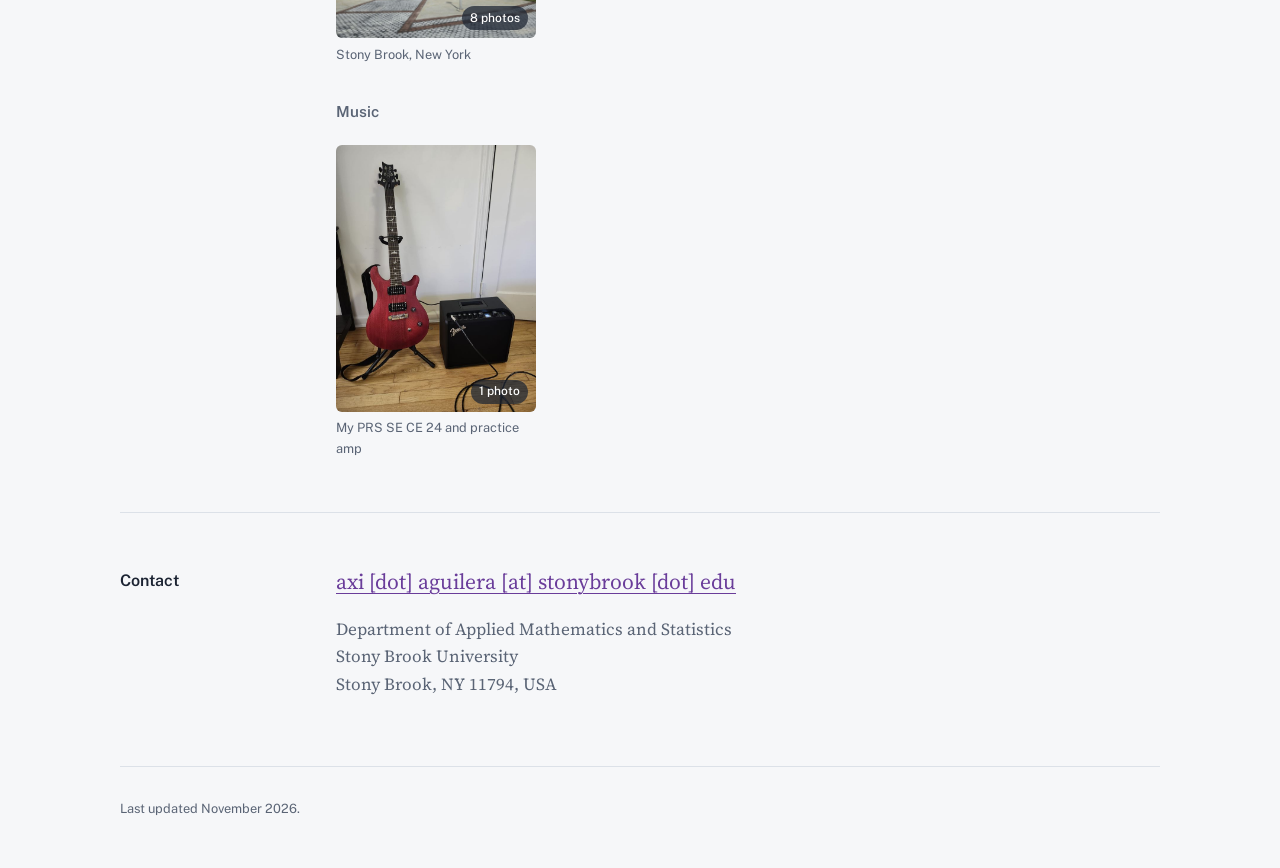
==== commit a45f71a9: "Add hyperlinks to professor names in bio section" ====
--- a/index.html
+++ b/index.html
@@ -69,7 +69,7 @@
 
       <p class="bio">
         I develop numerical methods that stay faithful to the physics over very long simulations.
-        With Prof. Xiangmin Jiao and Prof. Charalampos Markakis, I am building parallel-in-time solvers for
+        With Prof. <a href="https://scholar.google.com/citations?user=BuNo3NMAAAAJ">Xiangmin Jiao</a> and Prof. <a href="https://scholar.google.com/citations?user=BozYQRYAAAAJ">Charalampos Markakis</a>, I am building parallel-in-time solvers for
         structure-preserving integrators of Hamiltonian systems, motivated by the orbital dynamics
         behind gravitational-wave models. I have also worked in quantitative finance at Wells Fargo
         and took part in the JPMorganChase Quantitative Research Mentorship Program.
@@ -95,9 +95,9 @@
     <div class="block-body">
       <dl class="timeline">
         <dt>2024–2029</dt>
-        <dd><b>Ph.D., Applied Mathematics and Statistics</b>, Stony Brook University. Advised by Prof. Xiangmin Jiao and Prof. Charalampos Markakis. Expected May 2029.</dd>
+        <dd><b>Ph.D., Applied Mathematics and Statistics</b>, Stony Brook University. Advised by Prof. <a href="https://scholar.google.com/citations?user=BuNo3NMAAAAJ">Xiangmin Jiao</a> and Prof. <a href="https://scholar.google.com/citations?user=BozYQRYAAAAJ">Charalampos Markakis</a>. Expected May 2029.</dd>
         <dt>2019–2022</dt>
-        <dd><b>M.S., Applied Mathematics</b>, University of Puerto Rico at Mayagüez. Thesis on conservative finite difference methods for nonlinear Schrödinger systems, advised by Prof. Paul Castillo.</dd>
+        <dd><b>M.S., Applied Mathematics</b>, University of Puerto Rico at Mayagüez. Thesis on conservative finite difference methods for nonlinear Schrödinger systems, advised by Prof. <a href="https://scholar.google.com/citations?user=IIhaMikAAAAJ">Paul Castillo</a>.</dd>
         <dt>2014–2017</dt>
         <dd><b>B.S., Mathematics</b>, Universidad Pedagógica Nacional Francisco Morazán, Honduras.</dd>
       </dl>
@@ -251,7 +251,7 @@
         </figure>
 
         <p>
-          For my M.S. thesis with Prof. Paul Castillo, I developed field-directional splitting schemes that
+          For my M.S. thesis with Prof. <a href="https://scholar.google.com/citations?user=IIhaMikAAAAJ">Paul Castillo</a>, I developed field-directional splitting schemes that
           update one component at a time while conserving the discrete mass of every component and
           the discrete Hamiltonian exactly, and reach higher order in time through symmetric
           composition. We extended them to fourth- and sixth-order explicit and compact finite
